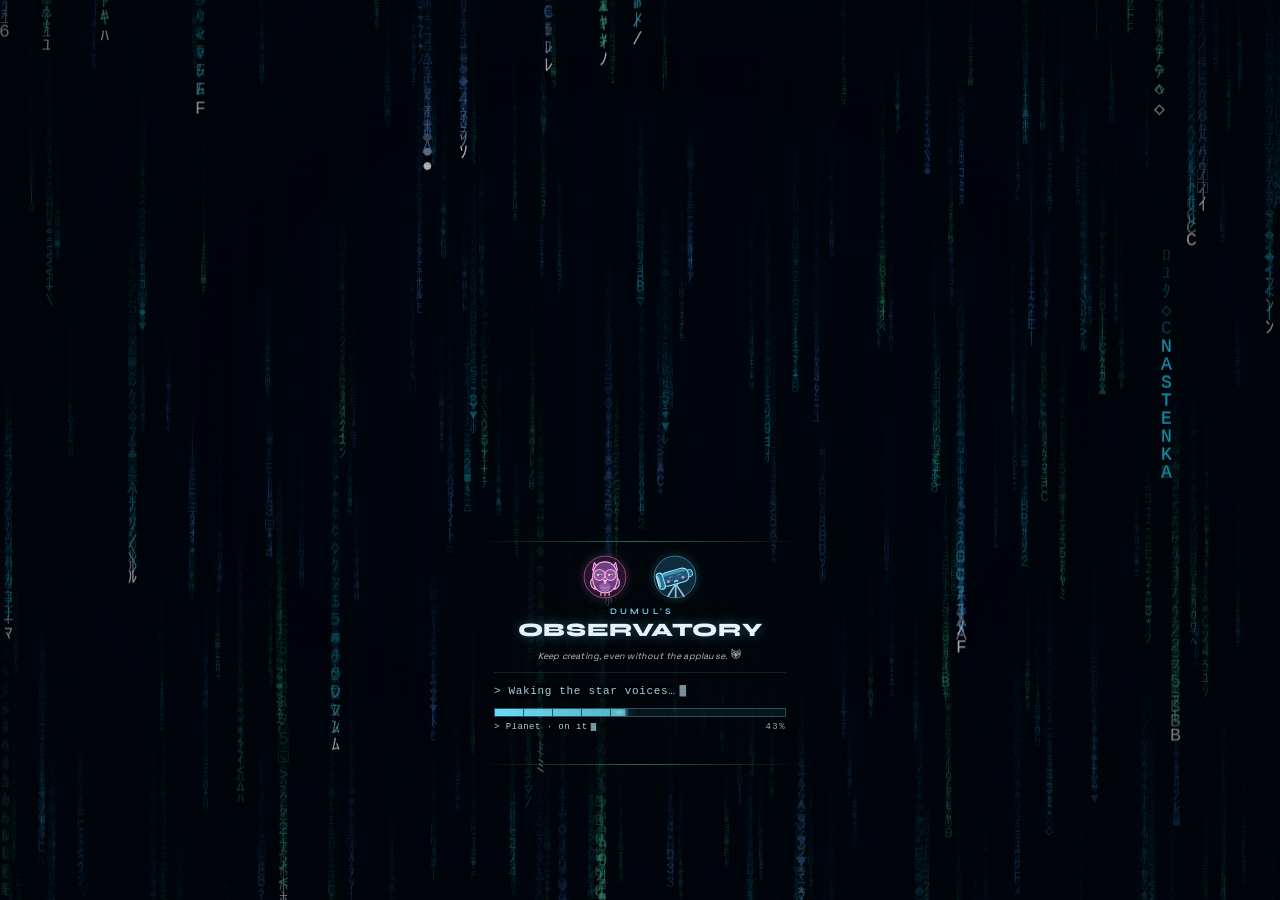
==== index.html @ ff2e2855 "Add files via upload" ====
<!DOCTYPE html>
<html lang="en">
<head>
<meta charset="UTF-8">
<meta name="viewport" content="width=device-width, initial-scale=1, viewport-fit=cover">
<title>Dumul's Observatory — V38</title>
<meta name="description" content="Dumul's little corner of the internet: a modder and music composer. Original soundtracks, gameplay, mods, and the music project DUMUL.">
<link rel="canonical" href="https://dumul17.github.io/">
<link rel="icon" href="data:image/svg+xml,%3Csvg xmlns='http://www.w3.org/2000/svg' viewBox='0 0 64 64'%3E%3Crect width='64' height='64' rx='14' fill='%23060b11'/%3E%3Cpath d='M32 8l6 18 18 6-18 6-6 18-6-18-18-6 18-6z' fill='%236ee5ff'/%3E%3C/svg%3E">
<meta name="theme-color" content="#060b11">
<meta name="color-scheme" content="only light">
<link rel="manifest" href="manifest.json">
<link rel="apple-touch-icon" href="icons/icon-192.png">
<meta property="og:type" content="website">
<meta property="og:site_name" content="Dumul's Observatory">
<meta property="og:title" content="Dumul's Observatory">
<meta property="og:description" content="A modder and music composer's little universe: original soundtracks, gameplay, mods, and the music project DUMUL.">
<meta property="og:url" content="https://dumul17.github.io/">
<meta property="og:image" content="https://dumul17.github.io/img/og-constellation.jpg">
<meta property="og:image:width" content="1200">
<meta property="og:image:height" content="630">
<meta name="twitter:card" content="summary_large_image">
<meta name="twitter:title" content="Dumul's Observatory">
<meta name="twitter:description" content="A modder and music composer's little universe: original soundtracks, gameplay, mods, and the music project DUMUL.">
<meta name="twitter:image" content="https://dumul17.github.io/img/og-constellation.jpg">
<link rel="preload" as="image" href="audio/lmr-audio/og.webp" fetchpriority="low">
<link rel="preconnect" href="https://fonts.googleapis.com">
<link rel="preconnect" href="https://fonts.gstatic.com" crossorigin>
<link href="https://fonts.googleapis.com/css2?family=Space+Grotesk:wght@300;400;500;600&family=Syne:wght@600;700;800&display=swap" rel="stylesheet">
<link rel="stylesheet" href="dumul-css/index.css?v=110">
<!-- Three.js (ES module) diunduh + diparse lebih awal, paralel (three.module -> three.core tidak lagi berurutan). fetchpriority low: tidak nyaingin CSS/script utama. URL + ?v= HARUS sama persis dgn AST3D_CFG.lib, SHELL service-worker.js, dan import di dalam three.custom.r186.js -> kalau naikkan ?v=, ganti semuanya. -->
<link rel="modulepreload" href="dumul-js/obs/lib/three.custom.r186.js?v=2" fetchpriority="low">
<meta name="gimmick-revision" content="v41.15: ring-buffer ripples + spatial Doppler throttle + constellation alignment">
</head>
<body data-gimmick-baseline="v25" data-gimmick-revision="v41.15-ripples-doppler-align">

<div id="boot-screen" aria-hidden="false">
  <div id="boot-matrix" aria-hidden="true"></div>
  <script src="dumul-js/obs/js/00-rain.js?v=8"></script>
  <div id="boot-scan" aria-hidden="true"></div>
  <div id="boot-core">
    <div id="boot-brand">
      <div id="boot-chars" aria-hidden="true"></div>
      <h2 id="boot-title" tabindex="0"><span class="bt-k">Dumul's</span><span class="bt-b">Observatory</span></h2>
      <div id="boot-quote"><em data-i18n="quote">Keep creating, even without the applause.</em><span class="owl-q-emoji" aria-hidden="true"><svg class="ico" viewBox="0 0 24 24" width="12" height="12" fill="none" stroke="currentColor" stroke-width="1.5" stroke-linecap="round" stroke-linejoin="round" style="display:inline-block;vertical-align:-1px;margin-left:.15em" aria-hidden="true"><path d="M4.5 3.5 L8.6 6.6 C10.2 6 13.8 6 15.4 6.6 L19.5 3.5 C20.3 6 20.6 8.5 20.5 11.5 C20.3 16.5 16.8 20.5 12 20.5 C7.2 20.5 3.7 16.5 3.5 11.5 C3.4 8.5 3.7 6 4.5 3.5 Z"/><circle cx="8.4" cy="11.6" r="2.8"/><circle cx="15.6" cy="11.6" r="2.8"/><circle cx="8.4" cy="11.6" r="1.0" fill="currentColor" stroke="none"/><circle cx="15.6" cy="11.6" r="1.0" fill="currentColor" stroke="none"/><path d="M10.6 14.3 H13.4 L12 17.4 Z" fill="currentColor"/></svg></span></div>
    </div>
    <div id="boot-status" class="pn" aria-live="off"></div>
    <div id="boot-bar"><div id="boot-ghost"></div><div id="boot-fill"></div></div>
    <div id="boot-row"><div id="boot-log" aria-hidden="true"></div><div id="boot-pct">0%</div></div>
    <div id="boot-signal">&gt; SIGNAL TRANSMITTED</div>
    <div id="boot-choices" aria-hidden="true">
      <div class="boot-choice" id="boot-choice-red">
        <button type="button" id="boot-cap-red" class="boot-cap red" aria-label="View Source Code" title="Source Code" data-i18n-aria="boot.red.aria"></button>
        <span class="boot-cap-label" data-i18n="boot.red">Red</span>
      </div>
      <span class="boot-or" id="boot-or" data-i18n="boot.or">or</span>
      <div class="boot-choice" id="boot-choice-blue">
        <button type="button" id="boot-cap-blue" class="boot-cap blue" aria-label="Enter Observatory" title="Observatory" data-i18n-aria="boot.blue.aria"></button>
        <span class="boot-cap-label" data-i18n="boot.blue">Blue</span>
      </div>
    </div>
  </div>
</div>

<canvas id="sky" aria-hidden="true"></canvas>
<div class="scan" aria-hidden="true"></div>
<header id="header" aria-hidden="true">
  <h1 id="title" tabindex="-1"><span class="kicker">Dumul's</span><span class="big">Observatory</span></h1>
  <p class="sub" data-i18n="sub">modder &amp; music composer</p>
</header>
<!-- Caption #cap-<id> per rasi dibuat index.js dari sky-data.js (field `cap`). Hanya #cap-bh (Gargantua) yang ditulis manual. -->
<span class="cap" id="cap-bh" aria-hidden="true" data-i18n="tune.bh">Gargantua</span>
<a id="bh" href="dumul.html" aria-label="Open the sector portal" title="Gargantua" data-i18n-aria="portal.link"></a>
<span id="bh-clock" aria-hidden="true"></span>
<button type="button" id="owl-source" aria-label="Open about panel" aria-expanded="false" aria-controls="owl-panel" title="About" data-i18n-aria="owl.open"><svg class="ico" viewBox="0 0 24 24" width="18" height="18" fill="none" stroke="currentColor" stroke-width="1.5" stroke-linecap="round" stroke-linejoin="round" aria-hidden="true"><path d="M4.5 3.5 L8.6 6.6 C10.2 6 13.8 6 15.4 6.6 L19.5 3.5 C20.3 6 20.6 8.5 20.5 11.5 C20.3 16.5 16.8 20.5 12 20.5 C7.2 20.5 3.7 16.5 3.5 11.5 C3.4 8.5 3.7 6 4.5 3.5 Z"/><circle cx="8.4" cy="11.6" r="2.8"/><circle cx="15.6" cy="11.6" r="2.8"/><circle cx="8.4" cy="11.6" r="1.1" fill="currentColor" stroke="none"/><circle cx="15.6" cy="11.6" r="1.1" fill="currentColor" stroke="none"/><path d="M10.6 14.3 H13.4 L12 17.4 Z" fill="currentColor"/></svg></button>
<div id="owl-backdrop" aria-hidden="true"></div>
<div id="owl-panel" role="dialog" aria-modal="true" aria-labelledby="owl-panel-title" aria-hidden="true">
  <button type="button" class="owl-close" id="owl-close" aria-label="Close" data-i18n-aria="owl.close">×</button>
  <div class="owl-brand">
    <h2 id="owl-panel-title" tabindex="0"><span class="kicker">Dumul's</span><span class="big">Observatory</span></h2>
    <p class="owl-sub" data-i18n="sub">modder &amp; music composer</p>
    <p class="owl-quote"><em data-i18n="quote">Keep creating, even without the applause.</em><span class="owl-q-emoji" aria-hidden="true"><svg class="ico" viewBox="0 0 24 24" width="12" height="12" fill="none" stroke="currentColor" stroke-width="1.5" stroke-linecap="round" stroke-linejoin="round" style="display:inline-block;vertical-align:-1px;margin-left:.15em" aria-hidden="true"><path d="M4.5 3.5 L8.6 6.6 C10.2 6 13.8 6 15.4 6.6 L19.5 3.5 C20.3 6 20.6 8.5 20.5 11.5 C20.3 16.5 16.8 20.5 12 20.5 C7.2 20.5 3.7 16.5 3.5 11.5 C3.4 8.5 3.7 6 4.5 3.5 Z"/><circle cx="8.4" cy="11.6" r="2.8"/><circle cx="15.6" cy="11.6" r="2.8"/><circle cx="8.4" cy="11.6" r="1.0" fill="currentColor" stroke="none"/><circle cx="15.6" cy="11.6" r="1.0" fill="currentColor" stroke="none"/><path d="M10.6 14.3 H13.4 L12 17.4 Z" fill="currentColor"/></svg></span></p>
  </div>
  <div class="owl-tabs" role="tablist" aria-label="Panel" data-i18n-aria="owl.tabs">
    <button type="button" class="owl-tab on" role="tab" id="owl-tab-tune" data-owl-tab="tune" aria-selected="true" aria-controls="owl-pane-tune" data-i18n="owl.tab.set">Settings</button>
    <button type="button" class="owl-tab" role="tab" id="owl-tab-about" data-owl-tab="about" aria-selected="false" aria-controls="owl-pane-about" data-i18n="owl.tab.about">About</button>
  </div>
  <div class="owl-pane" id="owl-pane-about" data-owl-pane="about" role="tabpanel" hidden>
    <div class="owl-links">
      <a class="owl-link" href="https://www.youtube.com/@dumul17" target="_blank" rel="noopener" aria-label="YouTube" title="YouTube">
        <svg viewBox="0 0 24 24" fill="currentColor" aria-hidden="true"><path d="M23.5 6.2a3 3 0 0 0-2.1-2.1C19.5 3.6 12 3.6 12 3.6s-7.5 0-9.4.5A3 3 0 0 0 .5 6.2 31 31 0 0 0 0 12a31 31 0 0 0 .5 5.8 3 3 0 0 0 2.1 2.1c1.9.5 9.4.5 9.4.5s7.5 0 9.4-.5a3 3 0 0 0 2.1-2.1A31 31 0 0 0 24 12a31 31 0 0 0-.5-5.8ZM9.6 15.9V8.1l6.5 3.9-6.5 3.9Z"/></svg>
        <span>YouTube</span>
      </a>
      <a class="owl-link" href="https://instagram.com/dumuldumbowl" target="_blank" rel="me noopener" aria-label="Instagram" title="Instagram">
        <svg viewBox="0 0 24 24" fill="none" stroke="currentColor" stroke-width="1.7" stroke-linecap="round" stroke-linejoin="round" aria-hidden="true"><rect x="3" y="3" width="18" height="18" rx="5"/><circle cx="12" cy="12" r="4"/><circle cx="17.4" cy="6.6" r=".9" fill="currentColor" stroke="none"/></svg>
        <span>Instagram</span>
      </a>
      <a class="owl-link owl-src" href="https://github.com/dumul17/dumul17.github.io" target="_blank" rel="noopener" aria-label="View source on GitHub" title="Source code" data-i18n-aria="owl.github">
        <span class="owl-emoji" aria-hidden="true"><svg class="ico" viewBox="0 0 24 24" width="16" height="16" fill="none" stroke="currentColor" stroke-width="1.5" stroke-linecap="round" stroke-linejoin="round"><ellipse cx="12" cy="13" rx="8" ry="3.2"/><path d="M8 13 C8 9.5 9.5 7 12 7 s4 2.5 4 6"/><circle cx="12" cy="10" r="1.2" fill="currentColor" stroke="none"/><path d="M7 16.5 L5.5 19 M12 17 v3 M17 16.5 L18.5 19"/></svg></span>
        <span data-i18n="owl.source">Source</span>
      </a>
    </div>
  </div>
  <div class="owl-pane on" id="owl-pane-tune" data-owl-pane="tune" role="tabpanel">
<div id="bh-panel" role="group" aria-label="Tuning" aria-hidden="true" data-i18n-aria="mode.tune">
  <div class="bp-head">
    <div class="bp-tabs" role="tablist" aria-label="Tuning" data-i18n-aria="mode.tune">
      <button type="button" class="bp-tab on" role="tab" data-tab="bh" aria-selected="true" aria-label="Gargantua" title="Gargantua" data-i18n-aria="tune.bh"><svg viewBox="0 0 24 24" fill="none" stroke="currentColor" stroke-width="1.6" stroke-linecap="round" stroke-linejoin="round" aria-hidden="true" focusable="false"><ellipse cx="12" cy="12.4" rx="9.6" ry="3.3"/><path d="M6.2 10.4a7 7 0 0 1 11.6 0"/><circle cx="12" cy="12.4" r="2.5" fill="currentColor" stroke="none"/></svg></button>
      <button type="button" class="bp-tab" role="tab" data-tab="sky" aria-selected="false" aria-label="Sky" title="Sky" data-i18n-aria="tune.sky"><svg viewBox="0 0 24 24" fill="none" stroke="currentColor" stroke-width="1.6" stroke-linecap="round" stroke-linejoin="round" aria-hidden="true" focusable="false"><path d="M19.6 14.4A8 8 0 0 1 9.6 4.4a8 8 0 1 0 10 10z"/><path d="M17.4 3.6v3.2M15.8 5.2H19"/><circle cx="20" cy="9.6" r=".7" fill="currentColor" stroke="none"/></svg></button>
      <button type="button" class="bp-tab" role="tab" data-tab="ast" aria-selected="false" aria-label="Asteroid" title="Asteroid" data-i18n-aria="tune.ast.tab"><svg viewBox="0 0 24 24" fill="none" stroke="currentColor" stroke-width="1.6" stroke-linecap="round" stroke-linejoin="round" aria-hidden="true" focusable="false"><path d="M8 4.2 13.4 3l5.2 3.4 1.4 5.6-3.2 6.2-6 2.4-5.8-3L3.6 11z"/><circle cx="9.8" cy="10" r="1.3"/><circle cx="14.8" cy="14.4" r="1"/></svg></button>
      <button type="button" class="bp-tab" role="tab" data-tab="tele" aria-selected="false" aria-label="Telescope" title="Telescope" data-i18n-aria="tune.tele.tab"><svg viewBox="0 0 24 24" fill="none" stroke="currentColor" stroke-width="1.6" stroke-linecap="round" stroke-linejoin="round" aria-hidden="true" focusable="false"><path d="M3.4 12.4 15.4 5.6l2 3.6L5.4 16z"/><path d="M17.4 7.6l2.8-1.6M9.8 14.6 7.4 21M11.6 13.6l3.8 7.4"/></svg></button>
      <button type="button" class="bp-tab" role="tab" data-tab="pl" aria-selected="false" aria-label="Planet" title="Planet" data-i18n-aria="tune.pl.tab"><svg viewBox="0 0 24 24" fill="none" stroke="currentColor" stroke-width="1.6" stroke-linecap="round" stroke-linejoin="round" aria-hidden="true" focusable="false"><path d="M2 20.4c2.6-6.8 17.4-6.8 20 0z"/><circle cx="7" cy="7" r=".9" fill="currentColor" stroke="none"/><circle cx="16.4" cy="5.4" r="1.1" fill="currentColor" stroke="none"/><circle cx="20" cy="10.6" r=".7" fill="currentColor" stroke="none"/><path d="M9.6 17.6h2.4M14.4 19h1.8"/></svg></button>
      <button type="button" class="bp-tab" role="tab" data-tab="dr" aria-selected="false" aria-label="Drone" title="Drone" data-i18n-aria="tune.dr.tab"><svg viewBox="0 0 24 24" fill="none" stroke="currentColor" stroke-width="1.6" stroke-linecap="round" stroke-linejoin="round" aria-hidden="true" focusable="false"><circle cx="12" cy="10.8" r="3.4"/><circle cx="12" cy="10.8" r="1.1" fill="currentColor" stroke="none"/><path d="M8.8 9.4 3 6.4M15.2 9.4 21 6.4M9.8 14 8.2 19.4M14.2 14 15.8 19.4"/></svg></button>
      <button type="button" class="bp-tab" role="tab" data-tab="pt" aria-selected="false" aria-label="Portal" title="Portal" data-i18n-aria="tune.pt.tab"><svg viewBox="0 0 24 24" fill="none" stroke="currentColor" stroke-width="1.6" stroke-linecap="round" stroke-linejoin="round" aria-hidden="true" focusable="false"><ellipse cx="12" cy="12" rx="6.2" ry="9.2" transform="rotate(24 12 12)"/><ellipse cx="12" cy="12" rx="3" ry="5.4" transform="rotate(24 12 12)"/><path d="M12 2.8v1.6M12 19.6v1.6"/></svg></button>
    </div>
    </div>
  <div class="bp-sub" id="bp-sub" data-i18n="tune.sub.bh">Gargantua // Tune</div>
  <div class="bp-page" data-page="bh">
    <div class="bp-sec t3-sec" data-i18n="tune.shape">Shape</div>
    <label class="bp-row"><span class="bp-k"><span data-i18n="tune.size">Size</span><i data-i18n="tune.size.s">scale</i></span><input type="range" class="bp-range" id="bp-size" min="50" max="180" step="1" value="100"><output id="bp-size-v">100%</output></label>
    <label class="bp-row"><span class="bp-k"><span data-i18n="tune.str">Strength</span><i data-i18n="tune.str.s">lensing</i></span><input type="range" class="bp-range" id="bp-str" min="0" max="250" step="1" value="100"><output id="bp-str-v">100%</output></label>
    <div class="bp-sec t3-sec" data-i18n="tune.light">Light</div>
    <label class="bp-row"><span class="bp-k"><span data-i18n="tune.bloom">Bloom</span><i data-i18n="tune.bloom.s">warm glow</i></span><input type="range" class="bp-range" id="bp-bloom" min="0" max="200" step="1" value="100"><output id="bp-bloom-v">100%</output></label>
    <div class="bp-sec t3-sec" data-i18n="tune.sec.move">Motion</div>
    <label class="bp-row"><span class="bp-k"><span data-i18n="tune.speed">Speed</span><i data-i18n="tune.speed.s">animation</i></span><input type="range" class="bp-range" id="bp-speed" min="0" max="300" step="1" value="100"><output id="bp-speed-v">100%</output></label>
  </div>
  <div class="bp-page" data-page="sky" hidden>
    <div class="bp-sec" data-i18n="tune.surr">Surroundings</div>
    <div class="bp-sec t3-sec" data-ov data-i18n="tune.atm">Atmosphere</div>
    <label class="bp-row" data-ov><span class="bp-k"><span data-i18n="tune.haze">Haze</span><i data-i18n="tune.haze.s">dust clouds + glow</i></span><input type="range" class="bp-range" id="sp-HAZE" min="0" max="100" step="1" value="0"><output id="sp-HAZE-v">0%</output></label>
    <label class="bp-row" data-ov><span class="bp-k"><span data-i18n="tune.band">Band</span><i data-i18n="tune.band.s">milky way</i></span><input type="range" class="bp-range" id="sp-BAND" min="0" max="100" step="1" value="0"><output id="sp-BAND-v">0%</output></label>
    <label class="bp-row" data-ov><span class="bp-k"><span data-i18n="tune.drift">Drift</span><i data-i18n="tune.drift.s">floating dust</i></span><input type="range" class="bp-range" id="sp-DRIFT" min="0" max="100" step="1" value="0"><output id="sp-DRIFT-v">0%</output></label>
    <div class="bp-sec t3-sec" data-ov data-i18n="tune.neb">Nebula</div>
    <label class="bp-row" data-ov><span class="bp-k"><span data-i18n="tune.neb">Nebula</span><i data-i18n="tune.neb.s">image strength</i></span><input type="range" class="bp-range" id="sp-A_OV" min="0" max="100" step="1" value="100"><output id="sp-A_OV-v">0%</output></label>
    <label class="bp-row" data-ov><span class="bp-k"><span data-i18n="tune.halo2">Blob halo</span><i data-i18n="tune.halo2.s">edge thickness</i></span><input type="range" class="bp-range" id="sp-THICK" min="0" max="100" step="1" value="50"><output id="sp-THICK-v">0%</output></label>
    <label class="bp-row" data-ov><span class="bp-k"><span data-i18n="tune.vig">Vignette</span><i data-i18n="tune.vig.s">edge darkness</i></span><input type="range" class="bp-range" id="sp-VIG" min="0" max="200" step="1" value="100"><output id="sp-VIG-v">0%</output></label>
    <div class="bp-sec t3-sec" data-sc data-i18n="tune.sneb">Sector sky</div>
    <label class="bp-row" data-sc><span class="bp-k"><span data-i18n="tune.sneb">Sector nebula</span><i data-i18n="tune.sneb.s">tinted image strength</i></span><input type="range" class="bp-range" id="sp-A_SEC" min="0" max="100" step="1" value="90"><output id="sp-A_SEC-v">0%</output></label>
    <label class="bp-row" data-sc><span class="bp-k"><span data-i18n="tune.sdim">Depth</span><i data-i18n="tune.sdim.s">darken base sky</i></span><input type="range" class="bp-range" id="sp-SDIM" min="0" max="100" step="1" value="70"><output id="sp-SDIM-v">0%</output></label>
    <label class="bp-row" data-sc><span class="bp-k"><span data-i18n="tune.sprd">Hue variety</span><i data-i18n="tune.sprd.s">stays in sector theme</i></span><input type="range" class="bp-range" id="sp-SPREAD" min="0" max="100" step="1" value="45"><output id="sp-SPREAD-v">0%</output></label>
    <label class="bp-row" data-sc><span class="bp-k"><span data-i18n="tune.szf">Zoom follow</span><i data-i18n="tune.szf.s">nebula zooms with sector</i></span><input type="range" class="bp-range" id="sp-ZF" min="0" max="55" step="1" value="25"><output id="sp-ZF-v">0%</output></label>
    <div id="t3-mw" hidden></div>   <!-- slider Milky Way overview: diisi 18-tune3d.js (T3D 'mw'); slider nebula/kabut lama di atas cuma muncul kalau Milky Way tidak aktif -->
  </div>
  <div class="bp-page" data-page="ast" hidden>
    <div class="bp-sec t3-sec" data-i18n="tune.sec.show">Display</div>
    <div class="bp-row bp-tog"><span class="bp-k"><span data-i18n="tune.ast">Asteroids</span><i data-i18n="tune.ast.s">orbiting rocks</i></span><button type="button" id="bp-ast" class="bp-switch" aria-pressed="true" data-i18n="tune.show">Show</button></div>
    <div class="bp-row bp-tog"><span class="bp-k"><span data-i18n="tune.ast.ring">Limb belt</span><i data-i18n="tune.ast.ring.s">belt on the planet limb</i></span><button type="button" id="bp-astring" class="bp-switch" aria-pressed="true">On</button></div>
    <div class="bp-sec t3-sec" data-i18n="tune.sec.count">Count &amp; size</div>
    <label class="bp-row"><span class="bp-k"><span data-i18n="tune.ast.count">Count</span><i data-i18n="tune.ast.count.s">rocks</i></span><input type="range" class="bp-range" id="ap-n" min="0" max="300" step="1" value="60"><output id="ap-n-v">60</output></label>
    <label class="bp-row"><span class="bp-k"><span data-i18n="tune.ast.mx">Max rocks</span><i data-i18n="tune.ast.mx.s">cap at wide orbit</i></span><input type="range" class="bp-range" id="ap-mx" min="50" max="1200" step="1" value="600"><output id="ap-mx-v">600</output></label>
    <label class="bp-row"><span class="bp-k"><span data-i18n="tune.size">Size</span><i data-i18n="tune.ast.size.s">rock scale</i></span><input type="range" class="bp-range" id="ap-sz" min="40" max="250" step="1" value="100"><output id="ap-sz-v">100%</output></label>
    <div class="bp-sec t3-sec" data-i18n="tune.sec.orbit">Orbit</div>
    <label class="bp-row"><span class="bp-k"><span data-i18n="tune.ast.orbit">Orbit</span><i data-i18n="tune.ast.orbit.s">width</i></span><input type="range" class="bp-range" id="ap-w" min="30" max="800" step="1" value="100"><output id="ap-w-v">100%</output></label>
    <label class="bp-row"><span class="bp-k"><span data-i18n="tune.ast.thick">Thickness</span><i data-i18n="tune.ast.thick.s">ring density</i></span><input type="range" class="bp-range" id="ap-t" min="10" max="300" step="1" value="100"><output id="ap-t-v">100%</output></label>
    <label class="bp-row"><span class="bp-k"><span data-i18n="tune.ast.arch">Arch</span><i data-i18n="tune.ast.arch.s">0 = follows horizon</i></span><input type="range" class="bp-range" id="ap-arch" min="0" max="200" step="1" value="100"><output id="ap-arch-v">100%</output></label>
    <label class="bp-row"><span class="bp-k"><span data-i18n="tune.ast.tp">Top limit</span><i data-i18n="tune.ast.tp.s">arc peak vs screen top</i></span><input type="range" class="bp-range" id="ap-tp" min="0" max="30" step="1" value="6"><output id="ap-tp-v">6%</output></label>
    <label class="bp-row"><span class="bp-k"><span data-i18n="tune.speed">Speed</span><i data-i18n="tune.ast.spd.s">orbit</i></span><input type="range" class="bp-range" id="ap-spd" min="0" max="300" step="1" value="100"><output id="ap-spd-v">100%</output></label>
    <div class="bp-sec t3-sec" data-i18n="tune.sec.fade">Fade</div>
    <label class="bp-row"><span class="bp-k"><span data-i18n="tune.ast.ed">Edge fade</span><i data-i18n="tune.ast.ed.s">arc ends</i></span><input type="range" class="bp-range" id="ap-ed" min="0" max="30" step="1" value="7"><output id="ap-ed-v">7%</output></label>
    <label class="bp-row"><span class="bp-k"><span data-i18n="tune.ast.lm">Limb fade</span><i data-i18n="tune.ast.lm.s">near horizon</i></span><input type="range" class="bp-range" id="ap-lm" min="0" max="60" step="1" value="14"><output id="ap-lm-v">14px</output></label>
    <label class="bp-row"><span class="bp-k"><span data-i18n="tune.ast.fi">Fade in</span><i data-i18n="tune.ast.fi.s">after transition</i></span><input type="range" class="bp-range" id="ap-fi" min="0" max="1500" step="1" value="450"><output id="ap-fi-v">450ms</output></label>
    <label class="bp-row"><span class="bp-k"><span data-i18n="tune.ast.fo">Fade out</span><i data-i18n="tune.ast.fo.s">on back</i></span><input type="range" class="bp-range" id="ap-fo" min="0" max="1000" step="1" value="260"><output id="ap-fo-v">260ms</output></label>
  </div>
  <div class="bp-page" data-page="tele" hidden>
    <div class="bp-sec t3-sec" data-i18n="tune.sec.beh">Behavior</div>
    <div class="bp-row bp-tog bp-wide"><span class="bp-k" data-i18n="tune.tele.go">Bring along</span><button type="button" id="bp-tele-auto" class="bp-switch off" aria-pressed="false">Off</button></div>
    <div class="bp-row bp-tog bp-wide"><span class="bp-k" data-i18n="tune.tele.bub">Bubble messages</span><button type="button" id="bp-tele-bub" class="bp-switch" aria-pressed="true">On</button></div>
    <div class="bp-sec t3-sec" data-i18n="tune.sec.body">Body</div>
    <div class="bp-row bp-tog"><span class="bp-k" data-i18n="tune.tele.led">LED color</span><span class="bp-leds" role="group" data-i18n-aria="tune.tele.led" aria-label="LED color"><button type="button" class="bp-led" data-i="0" style="--c:57,255,20" aria-label="Green" title="Green" data-i18n-aria="tune.led.0"></button><button type="button" class="bp-led" data-i="1" style="--c:255,176,32" aria-label="Amber" title="Amber" data-i18n-aria="tune.led.1"></button><button type="button" class="bp-led" data-i="2" style="--c:235,245,255" aria-label="White" title="White" data-i18n-aria="tune.led.2"></button><button type="button" class="bp-led" data-i="3" style="--c:88,150,255" aria-label="Blue" title="Blue" data-i18n-aria="tune.led.3"></button><button type="button" class="bp-led" data-i="4" style="--c:176,132,255" aria-label="Violet" title="Violet" data-i18n-aria="tune.led.4"></button></span></div>
    <label class="bp-row"><span class="bp-k" data-i18n="tune.size">Size</span><input type="range" class="bp-range" id="tp-size" min="20" max="100" step="1" value="40"><output id="tp-size-v">40%</output></label>
    <div class="bp-sec t3-sec" data-i18n="tune.sec.move">Motion</div>
    <label class="bp-row"><span class="bp-k" data-i18n="tune.tele.hover">Hover</span><input type="range" class="bp-range" id="tp-spd" min="0" max="100" step="1" value="33"><output id="tp-spd-v">33%</output></label>
    <label class="bp-row"><span class="bp-k" data-i18n="tune.tele.spin">Spin</span><input type="range" class="bp-range" id="tp-spin" min="0" max="100" step="1" value="33"><output id="tp-spin-v">33%</output></label>
    <label class="bp-row"><span class="bp-k" data-i18n="tune.tele.flip">Flip</span><input type="range" class="bp-range" id="tp-flip" min="0" max="100" step="1" value="50"><output id="tp-flip-v">50%</output></label>
  </div>
  <div class="bp-page" data-page="pl" hidden></div>   <!-- Planet / Drone / Portal: baris slider dibuat 18-tune3d.js dari knob CFG -->
  <div class="bp-page" data-page="dr" hidden></div>
  <div class="bp-page" data-page="pt" hidden></div>
  <p class="bp-empty" data-i18n="tune.none">Nothing to tune here yet.</p>
  <div class="bp-act"><button type="button" id="bp-save" data-i18n="tune.save">Save</button><button type="button" id="bp-reset" data-i18n="tune.reset">Reset</button></div>
</div>
    <div class="owl-sys" id="owl-sys">
    <button type="button" id="owl-perf" class="owl-chip" aria-pressed="false" data-i18n-aria="tune.quality.hint"><svg viewBox="0 0 24 24" fill="none" stroke="currentColor" stroke-width="1.7" stroke-linecap="round" stroke-linejoin="round" aria-hidden="true"><path d="M13 3 5 14h6l-1 7 8-11h-6z"/></svg><span id="owl-perf-t">Perf · HIGH</span></button>
  </div>
  <div class="owl-perf-act" id="owl-perf-act" hidden>
    <button type="button" id="owl-perf-save" data-i18n="tune.save">Save</button>
    <button type="button" id="owl-perf-reset" data-i18n="tune.reset">Reset</button>
  </div>
  <div class="owl-sys owl-sys-ofl" id="owl-sys-ofl">
    <button type="button" id="owl-ofl" class="owl-chip" aria-live="polite"><svg viewBox="0 0 24 24" fill="none" stroke="currentColor" stroke-width="1.7" stroke-linecap="round" stroke-linejoin="round" aria-hidden="true"><path d="M12 4v10m0 0-4-4m4 4 4-4M5 19h14"/></svg><span id="owl-ofl-t">Offline…</span></button>
  </div>
</div>
</div>
<div id="secret-msg" aria-live="polite"></div>
<div id="tele-greet" aria-live="polite"></div>

<!-- Stellar Fragments / Constellation Archive (overlays; record lives in music player) -->
<div id="signal-fragment" aria-live="polite" aria-hidden="true">
  <button type="button" class="sf-close" id="sf-close" aria-label="Dismiss" data-i18n-aria="sf.close">×</button>
  <div class="sf-tag" id="sf-tag">FRAGMENT // —</div>
  <div class="sf-title" id="sf-title"></div>
  <div class="sf-body" id="sf-body"></div>
  <div class="sf-meta" id="sf-meta"></div>
</div>
<div id="cons-archive" aria-live="polite" aria-hidden="true">
  <div class="ca-line" data-i18n="ca.align">ALIGNMENT COMPLETE</div>
  <div class="ca-name" id="ca-name">ORION</div>
  <div class="ca-rule"></div>
  <div class="ca-sub" id="ca-sub">ARCHIVED</div>
</div>

<div id="terminal" aria-hidden="true"><div class="term-title">DUMUL//SYSTEM</div><div class="term-body"></div></div>
<div id="sn-flash" class="supernova-flash" aria-hidden="true"></div>
<div id="cat-lock" aria-hidden="true"></div>
<!-- Tombol #<key>-fx per bintang SFX dibuat index.js dari sky-data.js (SKY.sfx). -->
<div id="veil" aria-hidden="true"></div>
<section id="music-player" aria-label="Music player" aria-hidden="true" data-i18n-aria="mp.panel">
  <div class="mp-head"><div class="mp-head-left"><span class="mp-kicker" data-i18n="mp.kicker">Dumul's Observatory</span><div class="mp-title-row"><strong data-i18n="mp.title">Music Transmission</strong><div class="mp-vol-wrap" title="Volume" data-i18n-aria="mp.vol"><button type="button" id="mode-silence" class="mp-silence mp-vol-btn" aria-pressed="false" aria-label="Volume" title="Volume" data-i18n-aria="mp.vol"><svg class="ico ico-vol-on" viewBox="0 0 24 24" width="14" height="14" fill="none" stroke="currentColor" stroke-width="1.7" stroke-linecap="round" stroke-linejoin="round" aria-hidden="true"><path d="M4 10 v4 h3.5 L12 18 V6 L7.5 10 H4 Z"/><path d="M15.2 9.2 a3.2 3.2 0 0 1 0 5.6"/><path d="M17.5 7 a5.5 5.5 0 0 1 0 10"/></svg><svg class="ico ico-vol-off" viewBox="0 0 24 24" width="14" height="14" fill="none" stroke="currentColor" stroke-width="1.7" stroke-linecap="round" stroke-linejoin="round" aria-hidden="true" hidden><path d="M4 10 v4 h3.5 L12 18 V6 L7.5 10 H4 Z"/><path d="M16 9 l5 6 M21 9 l-5 6"/></svg></button><input type="range" id="mp-vol" class="mp-vol" min="0" max="100" value="85" step="1" aria-label="Volume level" data-i18n-aria="mp.vol.level"></div></div></div><button id="music-close" type="button" aria-label="Tutup music player" data-i18n-aria="mp.close">×</button></div>
  <div class="mp-scroll">
  <button type="button" id="mp-av-toggle" class="mp-av" role="switch" aria-checked="true" aria-label="Portal spectrum visualizer" data-i18n-aria="mp.av.aria">
    <span class="mp-av-ico" aria-hidden="true"><svg viewBox="0 0 24 24" width="14" height="14" fill="none" stroke="currentColor" stroke-width="1.6" stroke-linecap="round" stroke-linejoin="round"><circle cx="12" cy="12" r="3"/><path d="M12 3v3M12 18v3M3 12h3M18 12h3M5.6 5.6l2.1 2.1M16.3 16.3l2.1 2.1M18.4 5.6l-2.1 2.1M7.7 16.3l-2.1 2.1"/></svg></span>
    <span class="mp-av-txt"><b data-i18n="mp.av.title">Portal Spectrum</b><i data-i18n="mp.av.sub">Radial visualizer · signals</i></span>
    <span class="mp-av-sw" aria-hidden="true"></span>
  </button>
  <div class="mp-section-title">Stellar Signals <span class="mp-rec-count" id="sr-count">// <em>00</em>/00</span></div>
  <!-- Baris track SFX (accordion per sektor) dibangun index.js dari sky-data.js. Jangan tulis manual. -->
  <div id="mp-sfx-groups"></div>
  <div class="mp-section-title" data-i18n="mp.bgm">Observatory BGM</div>
  <div class="mp-tracks" id="mp-bgm-tracks"></div>
  </div>
  <div class="mp-foot">
    <div class="mp-seek" id="mp-seek-wrap">
      <canvas id="mp-wave" width="280" height="32" aria-hidden="true"></canvas>
      <input type="range" id="mp-seek" class="mp-seek-range" min="0" max="1000" value="0" step="1" aria-label="Seek" data-i18n-aria="mp.seek">
      <div class="mp-time"><span id="mp-t0">0:00</span><span id="mp-t1">0:00</span></div>
    </div>
    <div class="mp-controls">
      <button type="button" id="mp-shuffle" class="mp-ctrl" aria-pressed="false" aria-label="Shuffle" title="Shuffle" data-i18n-aria="mp.shuffle">
        <svg viewBox="0 0 24 24" width="14" height="14" fill="none" stroke="currentColor" stroke-width="1.8" stroke-linecap="round" stroke-linejoin="round" aria-hidden="true"><path d="M16 3h5v5"/><path d="M4 20 21 3"/><path d="M21 16v5h-5"/><path d="M15 15l6 6"/><path d="M4 4l5 5"/></svg>
      </button>
      <button type="button" id="mp-prev" class="mp-ctrl" aria-label="Previous" title="Previous" data-i18n-aria="mp.prev">
        <svg viewBox="0 0 24 24" width="15" height="15" fill="currentColor" aria-hidden="true"><path d="M6 6h2v12H6V6zm3.5 6 8.5 6V6l-8.5 6z"/></svg>
      </button>
      <button id="music-play" class="mp-play" type="button" aria-label="Play music" data-i18n-aria="mp.play"><span class="mp-play-icon" aria-hidden="true"><svg class="ico ico-play" viewBox="0 0 24 24" width="12" height="12" fill="currentColor" aria-hidden="true"><path d="M8 5.5v13l11-6.5L8 5.5z"/></svg><svg class="ico ico-pause" viewBox="0 0 24 24" width="12" height="12" fill="currentColor" aria-hidden="true" hidden><rect x="6" y="5" width="4" height="14" rx="1"/><rect x="14" y="5" width="4" height="14" rx="1"/></svg></span></button>
      <button type="button" id="mp-next" class="mp-ctrl" aria-label="Next" title="Next" data-i18n-aria="mp.next">
        <svg viewBox="0 0 24 24" width="15" height="15" fill="currentColor" aria-hidden="true"><path d="M16 6h2v12h-2V6zM6 18l8.5-6L6 6v12z"/></svg>
      </button>
      <button type="button" id="mp-repeat" class="mp-ctrl" aria-pressed="false" data-mode="0" aria-label="Repeat" title="Repeat off">
        <svg viewBox="0 0 24 24" width="14" height="14" fill="none" stroke="currentColor" stroke-width="1.8" stroke-linecap="round" stroke-linejoin="round" aria-hidden="true"><path d="M17 1l4 4-4 4"/><path d="M3 11V9a4 4 0 0 1 4-4h14"/><path d="M7 23l-4-4 4-4"/><path d="M21 13v2a4 4 0 0 1-4 4H3"/></svg>
        <span class="mp-rep-one" aria-hidden="true">1</span>
      </button>
    </div>
  </div>
</section>

<!-- Last Signal / Observe / Radio Silence -->
<div id="last-signal" aria-live="polite" aria-hidden="true">
  <div class="ls-tag" data-i18n="ls.tag">LAST SIGNAL DETECTED</div>
  <div class="ls-name" id="ls-name">—</div>
  <div class="ls-meta"><span id="ls-spec">—</span><span id="ls-dist">—</span></div>
</div>
<div id="mode-cluster">
  <button type="button" id="mode-observe" aria-pressed="false" aria-label="Observation Mode" title="Observation Mode" data-i18n-aria="mode.observe">
    <svg class="ico ico-obs-out" viewBox="0 0 24 24" width="16" height="16" fill="none" stroke="currentColor" stroke-width="1.6" stroke-linecap="round" stroke-linejoin="round" aria-hidden="true"><path d="M5 19 L12 5 L14 11 L19 13 Z"/><path d="M4 14 L8 18"/></svg>
    <svg class="ico ico-obs-in" viewBox="0 0 24 24" width="16" height="16" fill="none" stroke="currentColor" stroke-width="1.6" stroke-linecap="round" stroke-linejoin="round" aria-hidden="true" hidden><circle cx="12" cy="12" r="3"/><path d="M6.5 6.5a7.8 7.8 0 0 1 11 0"/><path d="M4 4a11 11 0 0 1 16 0"/><path d="M12 15 v5"/></svg>
  </button>
  <button type="button" id="mode-camera" aria-pressed="false" aria-label="Constellation Camera" title="Constellation Camera (Observation only)" hidden data-i18n-aria="mode.camera">
    <svg class="ico" viewBox="0 0 24 24" width="16" height="16" fill="none" stroke="currentColor" stroke-width="1.6" stroke-linecap="round" stroke-linejoin="round" aria-hidden="true"><rect x="3" y="7" width="14" height="11" rx="2"/><circle cx="10" cy="12.5" r="3"/><path d="M17 10 l4 -2 v10 l-4 -2 Z"/></svg>
  </button>
  <button type="button" id="mode-bh" aria-label="Sector menu" title="Sector menu" data-i18n-aria="mode.smenu">
    <svg class="ico" viewBox="0 0 24 24" width="16" height="16" fill="none" stroke="currentColor" stroke-width="1.6" stroke-linecap="round" stroke-linejoin="round" aria-hidden="true"><circle cx="12" cy="12" r="3.2"/><path d="M12 3.5 a8.5 8.5 0 0 1 0 17"/><path d="M12 6 a6 6 0 0 1 0 12" opacity=".7"/><path d="M12 8.5 a3.5 3.5 0 0 1 0 7" opacity=".45"/></svg>
  </button>
  <button type="button" id="mode-sectors" aria-label="Back to sector overview" title="Back to overview" data-i18n-aria="mode.sectors">
    <svg class="ico" viewBox="0 0 24 24" width="16" height="16" fill="none" stroke="currentColor" stroke-width="1.6" stroke-linecap="round" stroke-linejoin="round" aria-hidden="true"><circle cx="12" cy="12" r="2"/><path d="M12 4 v3 M12 17 v3 M4 12 h3 M17 12 h3"/><path d="M7.2 7.2 l2 2 M14.8 14.8 l2 2 M16.8 7.2 l-2 2 M9.2 14.8 l-2 2"/><circle cx="12" cy="12" r="8" stroke-dasharray="2 3" opacity=".55"/></svg>
  </button>
</div>
<div id="cam-zoom" aria-live="polite" aria-hidden="true">
  <div id="cam-zrow"><span class="cz-label">CAM</span><div id="cam-zwrap"><input type="range" id="cam-zslider" min="0" max="1000" step="1" value="0" aria-label="Camera zoom" data-i18n-aria="cam.zoom.aria"></div><span class="cz-val" id="cam-zoom-val">1×</span></div>
  <span class="cz-hint" data-i18n="cam.hint">TAP ‹ › TO ZOOM TO A CONSTELLATION</span>
  <div id="cam-focus"><button type="button" id="cf-prev" aria-label="Previous constellation" data-i18n-aria="cam.prev.aria">‹</button><button type="button" id="cf-name" aria-pressed="false" data-off="1" aria-label="Toggle focus lock">FOCUS LOCK · OFF</button><button type="button" id="cf-next" aria-label="Next constellation" data-i18n-aria="cam.next.aria">›</button></div>
  <div id="cam-band"><button type="button" id="cb-btn" data-band="vis" aria-pressed="false" aria-label="Spectral band filter: visible, ultraviolet, infrared">BAND · VIS</button><button type="button" id="cl-btn" data-off="0" aria-pressed="false" aria-label="Toggle constellation lines" data-i18n-aria="cam.lines.aria">LINES · ON</button><button type="button" id="ca-btn" aria-label="Constellation log" data-i18n="ach.btn" data-i18n-aria="ach.aria">LOG</button><button type="button" id="cs-btn" aria-label="Capture sky and share" title="Capture sky and share" data-i18n-aria="cam.snap.aria"><svg class="ico" viewBox="0 0 24 24" width="15" height="15" fill="none" stroke="currentColor" stroke-width="1.6" stroke-linecap="round" stroke-linejoin="round" aria-hidden="true"><path d="M4 8.5h3l1.6-2.5h6.8L17 8.5h3a1 1 0 0 1 1 1V18a1 1 0 0 1-1 1H4a1 1 0 0 1-1-1V9.5a1 1 0 0 1 1-1z"/><circle cx="12" cy="13.4" r="3.3"/></svg></button></div>
</div>
<div id="cam-whisper" aria-live="polite"></div>
<div id="cam-cat" aria-live="polite"></div>
<div id="cam-ach" aria-live="polite"></div>
<div id="sector-scan" aria-hidden="true">
  <div class="ss-head"><span>MAP</span><span class="ss-sec" id="ss-sec">—</span></div>
  <canvas id="sector-radar" width="168" height="168"></canvas>
  <div class="ss-stat" id="ss-draw">DRAW 0/0</div>
  <div class="ss-stat" id="ss-cull">CULL 0%</div>
</div>
<button type="button" id="cg-btn" data-on="0" aria-pressed="false" aria-label="Alignment game" title="Alignment" data-i18n-aria="cg.aria"><svg class="ico" viewBox="0 0 24 24" width="16" height="16" fill="none" stroke="currentColor" stroke-width="1.6" stroke-linecap="round" stroke-linejoin="round" aria-hidden="true"><path d="M6.5 8h11a3.5 3.5 0 0 1 3.4 4.3l-.9 4a2.2 2.2 0 0 1-3.7 1.1L14.5 15.5h-5l-1.8 1.9a2.2 2.2 0 0 1-3.7-1.1l-.9-4A3.5 3.5 0 0 1 6.5 8z"/><path d="M8 10.4v3M6.5 11.9h3"/><circle cx="15.6" cy="11" r=".7" fill="currentColor" stroke="none"/><circle cx="17.6" cy="12.8" r=".7" fill="currentColor" stroke="none"/></svg></button>
<div id="mode-toast" aria-live="polite" aria-hidden="true"></div>
<button id="music-toggle" type="button" aria-label="Buka music player" aria-expanded="false" title="Music" data-i18n-aria="mp.open">
  <svg viewBox="0 0 24 24" fill="none" stroke="currentColor" stroke-width="1.7" stroke-linecap="round" stroke-linejoin="round" aria-hidden="true">
    <path d="M9 18V5l10-2v13"/>
    <circle cx="6.5" cy="18" r="3"/>
    <circle cx="16.5" cy="16" r="3"/>
  </svg>
  <span class="mp-spec-mini" aria-hidden="true"><i></i><i></i><i></i><i></i><i></i></span>
  <span class="sr-badge" id="sr-badge" aria-hidden="true">0</span>
</button>
<span id="mp-now-playing" aria-hidden="true"></span>
<footer id="footer">
  <nav aria-label="Links" data-i18n-aria="nav.links" hidden>
    <div class="footer-left"></div>
  </nav>
  <p class="quote" data-i18n="footer.quote">Keep creating, even without the applause.</p>
</footer>
<!-- DEPLOY: naikkan ?v= dumul-js/obs/sky-data.js / texts.js / js/*.js (urutan JANGAN diubah; 11-live-count.js dimuat lewat import() di script inline; 12-ast3d.js ada SETELAH script inline itu; three.min.js dimuat lazy oleh 12-ast3d.js / 13-scope3d.js / 14-drone3d.js dan harus ada di SHELL) / index.css; samakan PERSIS dengan SHELL di service-worker.js (node check-sky.js memeriksa). -->
<div id="live-count" hidden aria-hidden="true"><i></i><b>0</b><span>observer</span></div>
<script>/* pengaman: kalau i18n.js gagal dimuat (path salah / cache lama), T() tetap ada supaya boot tidak macet. i18n.js menimpanya kalau berhasil dimuat. */window.T=window.T||function(k,v){var s=k,i;if(v)for(i in v)s=s.split("{"+i+"}").join(v[i]);return s;};</script>
<script defer src="dumul-js/obs/sky-data.js?v=32"></script>
<script defer src="dumul-js/obs/texts.js?v=1"></script>
<script defer src="dumul-js/obs/i18n.js?v=54"></script>
<script defer src="dumul-js/obs/i18n-sky.js?v=2"></script>
<script defer src="dumul-js/obs/i18n-texts.js?v=1"></script>
<script defer src="dumul-js/obs/js/01-core.js?v=154"></script>
<script defer src="dumul-js/obs/js/02-sky-logic.js?v=158"></script>
<script defer src="dumul-js/obs/js/03-gargantua.js?v=117"></script>
<script defer src="dumul-js/obs/js/04-render.js?v=174"></script>
<script defer src="dumul-js/obs/js/05-sector-ui.js?v=212"></script>
<script defer src="dumul-js/obs/js/06-interaction.js?v=135"></script>
<script defer src="dumul-js/obs/js/07-boot.js?v=197"></script>
<script>/* Layout editor (20-layout-editor.js): NOL BIAYA untuk pengunjung biasa. Hanya dimuat kalau ?layout=1 atau localStorage.obs_layout_on=1; document.write supaya jadi <script defer> berurutan tepat setelah 07-boot.js. Tag sengaja dipecah ('<scr'+'ipt') agar check-sky tidak menganggapnya <script src> biasa. Bukan di SHELL SW. */
(function(){var e=false;try{e=/[?&]layout=1\b/.test(location.search)||localStorage.getItem('obs_layout_on')==='1';}catch(x){}if(e)document.write('<scr'+'ipt defer src="dumul-js/obs/js/20-layout-editor.js?v=4"></scr'+'ipt>');})();
</script>
<script defer src="dumul-js/obs/js/08-tx-drone.js?v=16"></script>
<script defer src="dumul-js/obs/js/09-wormhole.js?v=67"></script>
<script defer src="dumul-js/obs/js/10-ui-sound.js?v=9"></script>
<script>
/* Live counter (Firebase): sekarang termasuk PRA-KAPSUL. 07-boot.js memanggil window.__liveLoad() begitu 3D + warm shader selesai (layar boot masih menutup, lihat blok PRA-KAPSUL di sana),
   jadi evaluasi modul Firebase (~80-90 ms di HP) tidak lagi jatuh di Blue / frame pertama sektor. Jalur lama di bawah tetap ada sebagai CADANGAN (boot macet / 3D gagal / kunjungan tanpa vis):
   setelah window load + idle, boot selesai (bootDone), wormhole/sektor tidak sibuk; cek tiap 1,5 dtk, batas ~60 dtk menunggu boot. __liveLoad idempoten: import() hanya SEKALI.
   Path + ?v= di import() harus sama persis dengan SHELL service-worker.js (check-sky.js memeriksa). Gagal muat = counter tetap tersembunyi.
   Flag A/B ?nolive=1 sudah dihapus (tidak dibutuhkan lagi). */
(function () {
  var p = null;
  window.__liveLoad = function () {
    if (!p) { try { p = import('./dumul-js/obs/js/11-live-count.js?v=5').catch(function () {}); } catch (e) { p = Promise.resolve(); } }
    return p;
  };
  var tries = 0;
  function go() {
    var w = window.WORMHOLE, s = window.SECT, boot = (typeof bootDone !== 'undefined' && bootDone);
    if (p) return;
    if ((!boot && tries++ < 40) || (w && w.busy) || (s && s.busy)) { setTimeout(go, 1500); return; }
    window.__liveLoad();
  }
  function idle() {
    if (window.requestIdleCallback) requestIdleCallback(go, { timeout: 6000 }); else setTimeout(go, 3000);
  }
  if (document.readyState === 'complete') idle(); else window.addEventListener('load', idle);
})();
</script>
<script defer src="dumul-js/obs/js/12-ast3d.js?v=44"></script>
<script defer src="dumul-js/obs/js/13-scope3d.js?v=42"></script>
<script defer src="dumul-js/obs/js/14-drone3d.js?v=21"></script>
<script defer src="dumul-js/obs/js/15-portal3d.js?v=63"></script>
<script defer src="dumul-js/obs/js/16-sector-menu.js?v=7"></script>
<script defer src="dumul-js/obs/js/17-planet3d.js?v=72"></script>
<script defer src="dumul-js/obs/js/18-tune3d.js?v=19"></script>
<script defer src="dumul-js/obs/js/22-sky-now.js?v=4"></script>
<script>/* StarGL (23-stargl.js): prototipe bintang via WebGL. NOL BIAYA untuk pengunjung biasa. Hanya dimuat kalau ?stargl=1. Tag sengaja dipecah ('<scr'+'ipt') agar check-sky tidak menganggapnya <script src> biasa. Bukan di SHELL SW. */
(function(){var e=false;try{e=/[?&]stargl=1\b/.test(location.search);}catch(x){}if(e)document.write('<scr'+'ipt defer src="dumul-js/obs/js/23-stargl.js?v=1"></scr'+'ipt>');})();
</script>
<script defer src="dumul-js/obs/js/24-glsky.js?v=62"></script>
<script>
/* Auto-debug (19-auto-debug.js): NOL BIAYA untuk pengunjung biasa. Hanya diunduh kalau URL punya ?debug=1, dimuat setelah window load
   (semua script defer sudah jalan, global SECT/WORMHOLE/PROBE ada). Sengaja TIDAK di SHELL service-worker.js dan bukan <script src> di atas;
   check-sky.js mengecualikan file ini. Naikkan ?v= kalau file-nya diubah. */
(function () {
  if (!/[?&]debug=1(&|$)/.test(location.search)) return;
  function go() { var s = document.createElement('script'); s.src = 'dumul-js/obs/js/19-auto-debug.js?v=30'; s.async = true; document.body.appendChild(s); }
  if (document.readyState === 'complete') go(); else window.addEventListener('load', go);
})();
</script>

<!-- GLITCH NEURAL NETWORK WARP OVERLAY -->
<div id="tesseract-warp" aria-hidden="true">
  <div class="tesseract-stage" id="tesseract-stage">
    <img class="tesseract-og" src="audio/lmr-audio/og.webp" alt="" aria-hidden="true" decoding="async" fetchpriority="low">
    <div class="tesseract-shade s1"></div>
    <div class="tesseract-shade s2"></div>
    <div class="tesseract-shade s3"></div>
    <canvas id="tesseract-canvas"></canvas>
  </div>
  <div class="tesseract-scan"></div>
  <!-- Judul + daftar 5 track (area kosong di bawah og.webp), tanpa persen. Posisi diatur tpLayout(). -->
  <div class="tesseract-pre" id="tesseract-pre">
    <div class="tp-inner" id="tp-inner">
      <div class="tp-head" id="tp-head"><span class="tp-hl">WELCOME TO</span><span class="tp-hl">THE GLITCH</span></div>
      <div class="tp-list">
        <div class="tp-row"><span class="tp-t">Glitch (Instrumental)</span></div>
        <div class="tp-row"><span class="tp-t">Limerence</span></div>
        <div class="tp-row"><span class="tp-t">Glitch</span></div>
        <div class="tp-row"><span class="tp-t">Nastenka</span></div>
        <div class="tp-row"><span class="tp-t">Larung</span></div>
      </div>
    </div>
  </div>
  <div class="tesseract-ui">
    <div class="tesseract-title">DUMUL // NEURAL INTERFERENCE</div>
    <div class="tesseract-status" id="tesseract-status">&gt; INITIALIZING NEURAL CORE...</div>
    <div class="tesseract-bar"><div id="tesseract-progress"></div></div>
  </div>
</div>
<script>
/* PWA: daftar service worker. Audio tidak disimpan otomatis (aturan >50% dihapus); hanya lewat unduh offline (PRECACHE_AUDIO). */
if ('serviceWorker' in navigator) {
  /* PP-12: first visit → jangan install SW (fetch ulang ±35 URL SHELL) selagi boot berjalan; tunggu 'obs-entered' (Blue ditekan) atau fallback 25 dtk.
     Kunjungan terkontrol (sudah ada controller) langsung register seperti sebelumnya. */
  (function () {
    var regd = false;
    function reg() {
      if (regd) return; regd = true;
      window.__swRegAt = Math.round(performance.now());   /* v129 diagnostik: dibaca bench (R.swRegAt/R.swLog) */
      navigator.serviceWorker.register('service-worker.js').then(function (r) {
        var w = r.installing || r.waiting || r.active; window.__swLog = window.__swLog || [];
        if (w) { window.__swLog.push([w.state, Math.round(performance.now())]); w.addEventListener('statechange', function () { window.__swLog.push([w.state, Math.round(performance.now())]); }); }
      }).catch(function () {});
    }
    window.addEventListener('load', function () {
      /* v142: kunjungan terkontrol pun menunggu (cek update + install SW baru sesudah tiap deploy ikut fetch ±35 URL SHELL selagi boot). Fallback 25 dtk tetap. */
      if (window.__obsEntered) { reg(); return; }
      window.addEventListener('obs-entered', function () { setTimeout(reg, 1500); }, { once: true });
      setTimeout(reg, 25000);
    });
  })();
}
</script>
<script>
/* Offline archive — tombol di panel owl (tab Tune). Tidak ada popup. Service worker tidak diubah:
   tombol cuma mengirim AUDIO_STATUS / PRECACHE_AUDIO dan menampilkan progres dari AUDIO_CACHED / PRECACHE_DONE.
   Status "N/A" = service worker belum siap atau tidak didukung (mis. mode privat Firefox) -> ketuk untuk coba lagi. */
(function () {
  var chip = document.getElementById('owl-ofl'), lab = document.getElementById('owl-ofl-t'), row = document.getElementById('owl-sys-ofl');
  if (!chip || !lab) return;
  if (!('serviceWorker' in navigator) || !('caches' in window)) { if (row && row.parentNode) row.parentNode.removeChild(row); return; }
  var SIZE_MB = 55;          /* Opsi A: 19 path Observatory (~52–55 MB) */
  var KEY = 'ofl_choice';    /* 'yes' = pernah setuju -> kartu Wi-Fi tidak muncul lagi. TIDAK memicu unduhan otomatis (v158) */
  function audioUrls(){ return (window.SKY && SKY.audioFilesObs) ? SKY.audioFilesObs() : []; }
  var STR = {
    en: { idle: 'Save offline {d}/{t}', wait: 'Offline…', sync: 'Saving {d}/{t}', done: 'Offline ready', na: 'Offline N/A', part: 'Retry {d}/{t}',
          hint: 'Save all {t} tracks (~{mb} MB) so the observatory keeps playing without signal.',
          hintDone: 'All tracks are saved. The observatory plays offline.', hintNA: 'Offline storage is not ready. Tap to retry.' },
    id: { idle: 'Simpan offline {d}/{t}', wait: 'Offline…', sync: 'Menyimpan {d}/{t}', done: 'Offline siap', na: 'Offline N/A', part: 'Ulangi {d}/{t}',
          hint: 'Simpan semua {t} lagu (~{mb} MB) supaya observatorium tetap bunyi tanpa sinyal.',
          hintDone: 'Semua lagu tersimpan. Observatorium bisa bunyi offline.', hintNA: 'Penyimpanan offline belum siap. Ketuk untuk coba lagi.' }
  };
  var total = 0, cached = 0, st = 'wait', busy = false, wd = 0;

  /* bahasa dibaca lazy: I18N baru ada setelah i18n.js (defer) jalan */
  function s(k, d) {
    var t = STR[(window.I18N && I18N.lang === 'id') ? 'id' : 'en'][k];
    return t.replace('{d}', d || 0).replace('{t}', total || '?').replace('{mb}', SIZE_MB);
  }
  function paint() {
    var pct = st === 'done' ? 100 : (total ? Math.round(cached / total * 100) : 0);
    var hint = st === 'done' ? s('hintDone') : st === 'na' ? s('hintNA') : s('hint');
    lab.textContent = s(st, cached);
    chip.title = hint; chip.setAttribute('aria-label', hint);
    chip.setAttribute('data-s', st);
    chip.style.setProperty('--p', pct + '%');
  }
  function net() {
    var c = navigator.connection || {};
    return { slow: !!(c.saveData || /(^|-)2g$/.test(c.effectiveType || '')), cell: c.type === 'cellular' };
  }
  function load() { try { return JSON.parse(localStorage.getItem(KEY) || 'null'); } catch (e) { return null; } }
  function save(v) { try { localStorage.setItem(KEY, JSON.stringify({ v: v, t: Date.now() })); } catch (e) {} }
  function post(msg) {
    navigator.serviceWorker.ready.then(function (reg) { if (reg.active) reg.active.postMessage(msg); });
  }
  function arm() {
    clearTimeout(wd);
    wd = setTimeout(function () { if (busy) { busy = false; st = 'part'; paint(); } }, 90000);   /* macet 90 dtk -> tawarkan ulangi */
  }
  function begin() { busy = true; st = 'sync'; paint(); arm(); post({ type: 'PRECACHE_AUDIO', urls: audioUrls() }); }
  function ask() {
    var t = setTimeout(function () { if (st === 'wait') { st = 'na'; paint(); } }, 8000);
    navigator.serviceWorker.ready.then(function (reg) {
      clearTimeout(t);
      if (reg.active) reg.active.postMessage({ type: 'AUDIO_STATUS', urls: audioUrls() });
    });
  }

  navigator.serviceWorker.addEventListener('message', function (e) {
    var d = e.data;
    if (!d || !d.type) return;
    if (d.type === 'AUDIO_STATUS') {
      total = d.total; cached = d.cached;
      if (busy) { paint(); return; }
      st = !total ? 'na' : (cached >= total ? 'done' : 'idle');
      paint();
      var ch = load();
      if (st === 'idle') offer(ch);   /* v158: TIDAK ada unduh otomatis. Simpan lagu hanya setelah ketukan di chip / kartu pada kunjungan ini. */
      return;
    }
    if (d.type === 'AUDIO_CACHED') {
      total = d.total || total; cached = d.done;
      if (busy) { st = 'sync'; paint(); arm(); cardUpd('sync', cached); }
      return;
    }
    if (d.type === 'PRECACHE_DONE') {
      clearTimeout(wd); busy = false;
      total = d.total || total; cached = d.ok;
      st = cached >= total ? 'done' : 'part';
      paint();
      cardUpd(st === 'done' ? 'done' : 'part', cached);
    }
  });

  chip.addEventListener('click', function (e) {
    e.preventDefault(); e.stopPropagation();
    if (st === 'done' || busy) return;
    if (st === 'na' || st === 'wait') { st = 'wait'; paint(); ask(); return; }
    save('yes'); begin();
  });
  ['pointerdown', 'pointerup', 'touchstart', 'touchend'].forEach(function (ev) {
    chip.addEventListener(ev, function (e) { e.stopPropagation(); });
  });

  /* ===== v133: popout "Simpan offline" (gaya HUD, sama dengan dumul.html) — KHUSUS Wi-Fi =====
     Muncul sekali setelah masuk Observatory (obs-entered) kalau: SW siap, lagu belum lengkap, belum pernah memilih (atau 'NANTI' > 14 hari), koneksi Wi-Fi/Ethernet
     (navigator.connection.type), bukan saveData/2G. Browser tanpa Network Information API (Safari/Firefox) -> tidak muncul; chip di panel owl tetap ada.
     Memakai state & jalur unduh chip di atas (begin/save/load), jadi tidak ada PRECACHE ganda. Kunci localStorage 'ofl_choice' sama dengan dumul.html. */
  var ASK_AGAIN_DAYS = 14, card = null, cmode = '', hideT = 0, styled = false;
  var CT = {
    en: { title: '> OFFLINE ARCHIVE', ask: 'You are on Wi-Fi. Save all {n} tracks (~{mb} MB) so the observatory keeps playing without signal?', yes: 'SAVE ALL', no: 'NOT NOW',
          sync: '> SYNCING {d}/{t}', syncNote: 'Runs in the background. Keep exploring.', done: '> ARCHIVE SECURED', doneNote: 'Offline mode ready.',
          part: '> SYNC INTERRUPTED', partNote: '{d}/{t} saved. Resumes on your next visit.' },
    id: { title: '> ARSIP OFFLINE', ask: 'Kamu lagi di Wi-Fi. Simpan semua {n} lagu (~{mb} MB) supaya observatorium tetap bunyi tanpa sinyal?', yes: 'SIMPAN SEMUA', no: 'NANTI',
          sync: '> MENYINKRON {d}/{t}', syncNote: 'Jalan di latar belakang. Lanjut jelajah.', done: '> ARSIP TERSIMPAN', doneNote: 'Mode offline siap.',
          part: '> SINKRON TERPUTUS', partNote: '{d}/{t} tersimpan. Lanjut di kunjungan berikutnya.' }
  };
  function ct(k, d) {
    var t = CT[(window.I18N && I18N.lang === 'id') ? 'id' : 'en'][k];
    return t.replace('{n}', total || '?').replace('{mb}', SIZE_MB).replace('{d}', d || 0).replace('{t}', total || '?');
  }
  function wifi() {
    var c = navigator.connection;
    return !!(c && !c.saveData && !/(^|-)2g$/.test(c.effectiveType || '') && (c.type === 'wifi' || c.type === 'ethernet'));
  }
  function cq(sel) { return card.querySelector(sel); }
  function cardStyle() {
    if (styled) return; styled = true;
    var s2 = document.createElement('style');
    s2.textContent = [
      '#ofl-card{position:fixed;left:50%;bottom:calc(76px + env(safe-area-inset-bottom,0px));z-index:45;width:min(92vw,340px);box-sizing:border-box;padding:12px 14px;border:1px solid rgba(110,229,255,.30);border-radius:5px;background:rgba(2,8,13,.95);box-shadow:0 0 22px rgba(110,229,255,.12),inset 0 0 18px rgba(110,229,255,.04);color:#cfeffa;font:12px/1.55 "Courier New",monospace;opacity:0;pointer-events:none;transform:translate(-50%,12px);transition:opacity .35s ease,transform .35s ease}',
      '#ofl-card.on{opacity:1;pointer-events:auto;transform:translate(-50%,0)}',
      'body.sw #ofl-card{opacity:0!important;pointer-events:none!important}',
      '#ofl-card .ofl-t{color:#6ee5ff;font-weight:700;letter-spacing:.12em;font-size:12px;text-shadow:0 0 8px rgba(110,229,255,.55);padding-right:22px}',
      '#ofl-card .ofl-p{margin-top:5px;font-size:11px;color:rgba(214,228,240,.74);letter-spacing:.02em}',
      '#ofl-card .ofl-x{position:absolute;top:4px;right:6px;width:28px;height:28px;border:0;background:none;color:rgba(214,228,240,.55);font:18px/1 "Courier New",monospace;cursor:pointer;-webkit-tap-highlight-color:transparent}',
      '#ofl-card .ofl-x:hover,#ofl-card .ofl-x:focus-visible{color:#6ee5ff}',
      '#ofl-card .ofl-row{display:flex;gap:8px;margin-top:11px}',
      '#ofl-card .ofl-b{flex:1;min-height:38px;border-radius:4px;font:700 11px "Courier New",monospace;letter-spacing:.14em;cursor:pointer;-webkit-tap-highlight-color:transparent;transition:color .25s,border-color .25s,background .25s,box-shadow .25s}',
      '#ofl-card .ofl-y{border:1px solid rgba(110,229,255,.55);background:rgba(110,229,255,.10);color:#6ee5ff}',
      '#ofl-card .ofl-y:hover,#ofl-card .ofl-y:focus-visible{background:rgba(110,229,255,.18);box-shadow:0 0 12px rgba(110,229,255,.25)}',
      '#ofl-card .ofl-n{border:1px solid rgba(214,228,240,.2);background:transparent;color:rgba(214,228,240,.7)}',
      '#ofl-card .ofl-n:hover,#ofl-card .ofl-n:focus-visible{border-color:rgba(255,122,217,.55);color:#ff7ad9}',
      '#ofl-card .ofl-bar{height:3px;margin-top:10px;background:rgba(110,229,255,.12);border-radius:2px;overflow:hidden}',
      '#ofl-card .ofl-bar i{display:block;height:100%;width:0;background:linear-gradient(90deg,#6ee5ff,#ff7ad9);transition:width .4s ease}',
      '#ofl-card[data-m="ask"] .ofl-bar{display:none}',
      '#ofl-card:not([data-m="ask"]) .ofl-row{display:none}',
      '@media (prefers-reduced-motion:reduce){#ofl-card,#ofl-card .ofl-bar i{transition:none}}'
    ].join('');
    document.head.appendChild(s2);
  }
  function cardBuild() {
    if (card) return;
    cardStyle();
    card = document.createElement('div');
    card.id = 'ofl-card';
    card.setAttribute('role', 'dialog');
    card.setAttribute('aria-live', 'polite');
    card.setAttribute('aria-label', 'Offline archive');
    card.innerHTML =
      '<button type="button" class="ofl-x" aria-label="Close">&times;</button>' +
      '<div class="ofl-t"></div><div class="ofl-p"></div>' +
      '<div class="ofl-bar"><i></i></div>' +
      '<div class="ofl-row"><button type="button" class="ofl-b ofl-y"></button><button type="button" class="ofl-b ofl-n"></button></div>';
    document.body.appendChild(card);
    cq('.ofl-x').addEventListener('click', function () { if (cmode === 'ask') later(); else cardHide(); });
    cq('.ofl-y').addEventListener('click', function () { save('yes'); if (!busy) begin(); cardRender('sync', cached); });
    cq('.ofl-n').addEventListener('click', later);
    ['pointerdown', 'pointerup', 'touchstart', 'touchend'].forEach(function (ev) {
      card.addEventListener(ev, function (e) { e.stopPropagation(); });
    });
  }
  function cardRender(m, dn) {
    cmode = m; cardBuild();
    card.setAttribute('data-m', m);
    var pct = total ? Math.round((dn || 0) / total * 100) : 0;
    if (m === 'ask') {
      cq('.ofl-t').textContent = ct('title'); cq('.ofl-p').textContent = ct('ask');
      cq('.ofl-y').textContent = ct('yes'); cq('.ofl-n').textContent = ct('no');
    } else if (m === 'sync') {
      cq('.ofl-t').textContent = ct('sync', dn); cq('.ofl-p').textContent = ct('syncNote');
      cq('.ofl-bar i').style.width = pct + '%';
    } else if (m === 'done') {
      cq('.ofl-t').textContent = ct('done'); cq('.ofl-p').textContent = ct('doneNote');
      cq('.ofl-bar i').style.width = '100%';
    } else {
      cq('.ofl-t').textContent = ct('part'); cq('.ofl-p').textContent = ct('partNote', dn);
      cq('.ofl-bar i').style.width = pct + '%';
    }
    clearTimeout(hideT);
    requestAnimationFrame(function () { card.classList.add('on'); });
  }
  function cardVisible() { return !!card && card.classList.contains('on'); }
  function cardHide() { if (card) card.classList.remove('on'); }
  function cardHideSoon(ms) { clearTimeout(hideT); hideT = setTimeout(cardHide, ms); }
  function later() { save('later'); cardHide(); }
  function cardUpd(kind, dn) {   /* dipanggil dari handler pesan SW di bawah */
    if (cmode !== 'sync' || !cardVisible()) return;
    if (kind === 'sync') cardRender('sync', dn);
    else if (kind === 'done') { cardRender('done', dn); cardHideSoon(3500); }
    else { cardRender('part', dn); cardHideSoon(5000); }
  }
  function offer(ch) {
    if (ch && ch.v === 'yes') return;   /* sudah setuju: lanjut diam-diam lewat jalur chip */
    if (ch && ch.v === 'later' && Date.now() - ch.t < ASK_AGAIN_DAYS * 864e5) return;
    if (!wifi()) return;
    if (!window.__obsEntered) {
      window.addEventListener('obs-entered', function () { setTimeout(function () { offer(load()); }, 4000); }, { once: true });
      return;
    }
    if (document.visibilityState !== 'visible' || busy || st !== 'idle' || cardVisible()) return;
    cardRender('ask');
  }

  var stl = document.createElement('style');
  stl.textContent =
    '#owl-panel .owl-sys.owl-sys-ofl{margin-top:6px;padding-top:0;border-top:0}' +
    '#owl-panel #owl-ofl{background-image:linear-gradient(90deg,rgba(110,229,255,.2) var(--p,0%),transparent var(--p,0%))}' +
    '#owl-panel #owl-ofl[data-s="done"]{color:#b9ffd8;border-color:rgba(120,255,190,.45)}' +
    '#owl-panel #owl-ofl[data-s="na"],#owl-panel #owl-ofl[data-s="wait"]{color:rgba(184,198,214,.55)}';
  document.head.appendChild(stl);

  paint();
  function boot() { setTimeout(ask, 1500); }
  if (document.readyState === 'complete') boot(); else window.addEventListener('load', boot);
})();
</script>
<script>/* Bench (21-bench.js): NOL BIAYA untuk pengunjung biasa. Hanya dimuat kalau URL punya ?bench=1. document.write supaya jalan SINKRON di titik ini
   (sebelum semua script defer) — wrapper rIC / WebGLRenderer / observer harus terpasang sebelum modul jalan, jadi TIDAK bisa pindah ke 19-auto-debug.js (dimuat setelah window load).
   Sengaja TIDAK di SHELL service-worker (sama seperti 19/20). Naikkan ?v= kalau isi 21-bench.js berubah. */
(function(){try{if(/[?&]bench=1(&|$)/.test(location.search))document.write('<scr'+'ipt src="dumul-js/obs/js/21-bench.js?v=11.29zx"></scr'+'ipt>');}catch(e){}})();
</script>
</body>
</html>
---- dumul-css/index.css ----
*{box-sizing:border-box}
html,body{height:100%;margin:0}
:root{color-scheme:only light}   /* cegah "force dark" browser HP membalik warna SVG (maskot panel exit) */
body{background:radial-gradient(120% 80% at 50% 28%,#10222f 0%,#08121b 55%,#04080d 100%);color:#dbe7f3;font-family:'Space Grotesk',system-ui,-apple-system,'Segoe UI',sans-serif;overflow:hidden;-webkit-font-smoothing:antialiased}
#sky{position:fixed;inset:0;width:100%;height:100%;display:block;touch-action:none}
#sect-flash{position:fixed;inset:0;display:none;background:#bff4ff;opacity:0;pointer-events:none;-webkit-user-select:none;user-select:none}   /* [G6] flash sektor (05-sector-ui sectFlashCss): animasi opacity WAAPI, display:none di luar flash */
.scan{position:fixed;inset:0;pointer-events:none;z-index:2;background:none}
/* scanline default dimatikan (bikin langit kusam). Mau balik: background:repeating-linear-gradient(0deg,rgba(255,255,255,.022) 0 1px,transparent 1px 3px). */
header{position:fixed;top:0;left:0;right:0;z-index:3;text-align:center;padding:calc(24px + env(safe-area-inset-top,0px)) 16px 0;pointer-events:none}
h1{position:relative;margin:0;display:inline-block;pointer-events:auto;cursor:pointer;user-select:none;-webkit-user-select:none;-webkit-tap-highlight-color:transparent;touch-action:manipulation}
h1::before{content:'';position:absolute;top:50%;left:50%;width:140%;height:2px;transform:translate(-50%,-50%) scaleX(0);background:linear-gradient(90deg,transparent,#6ee5ff,#ffffff,#6ee5ff,transparent);box-shadow:0 0 12px #6ee5ff,0 0 24px rgba(110,229,255,.8);opacity:0;pointer-events:none;transition:transform .3s ease,opacity .3s ease;z-index:-1}
h1.gl::before{transform:translate(-50%,-50%) scaleX(1);opacity:.85}
.kicker{display:block;font:600 12px/1 'Syne',sans-serif;letter-spacing:.55em;padding-left:.55em;text-transform:uppercase;color:#6ee5ff}
.big{display:block;margin-top:9px;white-space:nowrap;font:800 clamp(20px,min(7vw,10vh),56px)/1.02 'Syne',sans-serif;letter-spacing:.06em;padding-left:.06em;text-transform:uppercase;color:#eaf6ff;text-shadow:0 0 22px rgba(110,229,255,.45),0 0 2px rgba(255,255,255,.35)}
.sub{margin:10px 0 0;font-size:11px;letter-spacing:.32em;padding-left:.32em;text-transform:uppercase;color:rgba(184,198,214,.72)}
h1.gl .big{animation:gl .65s steps(1,end)}
h1.gl .kicker{animation:gk .65s steps(1,end)}
@keyframes gl{
0%{transform:translate(-3px,1px) skewX(-8deg);text-shadow:4px 0 #ff2bd6,-4px 0 #22e6ff}
12%{transform:translate(4px,-1px) skewX(6deg);text-shadow:-4px 0 #ff2bd6,4px 0 #22e6ff;clip-path:inset(0 0 55% 0)}
24%{transform:translate(-2px,0);clip-path:inset(45% 0 0 0);text-shadow:0 0 18px rgba(110,229,255,.9)}
36%{transform:translate(3px,2px) skewX(-4deg);clip-path:none;text-shadow:5px 0 #ff2bd6,-5px 0 #22e6ff}
50%{transform:translate(-4px,-1px);opacity:.55;clip-path:inset(20% 0 40% 0)}
58%{transform:none;opacity:1;clip-path:none;text-shadow:-3px 0 #ff2bd6,3px 0 #22e6ff}
72%{transform:translate(2px,1px) skewX(5deg)}
86%{transform:translate(-1px,0);text-shadow:2px 0 #ff2bd6,-2px 0 #22e6ff}
100%{transform:none}}
@keyframes gk{0%{transform:translateX(4px);color:#ff7ad9}30%{transform:translateX(-4px);color:#6ee5ff}60%{transform:translateX(3px);color:#ff7ad9}100%{transform:none}}
#music-player{position:fixed;right:12px;bottom:58px;z-index:12;width:min(292px,calc(100vw - 28px));max-height:min(300px,calc(100vh - 100px));display:flex;flex-direction:column;overflow:hidden;padding:10px 10px 8px;border:1px solid rgba(110,229,255,.2);border-radius:12px;background:linear-gradient(180deg,rgba(6,14,22,.95),rgba(2,6,11,.95));box-shadow:0 4px 14px rgba(0,0,0,.4),inset 0 1px 0 rgba(110,229,255,.08);opacity:0;transform:translateY(8px) scale(.98);pointer-events:none;will-change:transform,opacity;transition:opacity .28s ease,transform .28s cubic-bezier(.22,.7,.3,1)}
#music-player.open{opacity:1;transform:none;pointer-events:auto;will-change:transform,opacity}
.mp-scroll{flex:1 1 auto;min-height:0;overflow-x:hidden;overflow-y:auto;-webkit-overflow-scrolling:touch;padding-right:2px;position:relative;z-index:1;touch-action:pan-y}
/* scroll panel music: sama rasanya dengan panel tuner (tidak menembus ke langit, scrollbar tipis, berhenti rapi di baris) */
.mp-scroll{overscroll-behavior:contain;scroll-snap-type:y proximity;scroll-padding:2px 0}
.mp-scroll .mp-av,.mp-scroll .mp-section-title,.mp-scroll .mp-grp-head,.mp-scroll .mp-track{scroll-snap-align:start}
.mp-scroll::-webkit-scrollbar{width:3px}
.mp-scroll::-webkit-scrollbar-thumb{background:rgba(110,229,255,.3);border-radius:2px}
.bp-page::-webkit-scrollbar{width:3px}
.bp-page::-webkit-scrollbar-thumb{background:rgba(110,229,255,.3);border-radius:2px}
@supports not selector(::-webkit-scrollbar){.mp-scroll,.bp-page{scrollbar-width:thin;scrollbar-color:rgba(110,229,255,.3) transparent}}
.mp-foot{flex:0 0 auto;padding-top:8px;margin-top:2px;border-top:1px solid rgba(110,229,255,.1);background:transparent}
.mp-head{display:flex;align-items:center;justify-content:space-between;gap:8px;margin-bottom:6px;flex:0 0 auto;position:relative;z-index:3;background:transparent;padding-bottom:2px}
.mp-head-left{min-width:0;flex:1 1 auto}
.mp-kicker{display:block;font-size:6.5px;line-height:1;text-transform:uppercase;letter-spacing:.2em;color:rgba(184,198,214,.4);margin-bottom:3px}
.mp-title-row{display:flex;align-items:center;gap:8px;min-width:0}
.mp-head strong{font:600 12px/1 'Syne',sans-serif;letter-spacing:.04em;color:#dff7ff;min-width:0;overflow:hidden;text-overflow:ellipsis;white-space:nowrap}
.mp-vol-wrap{display:flex;align-items:center;gap:4px;flex:0 0 auto;min-width:0}
#mode-silence.mp-silence,.mp-vol-btn{flex:0 0 auto;width:26px;height:26px;padding:0;display:grid;place-items:center;border:1px solid rgba(110,229,255,.18);border-radius:4px;background:rgba(110,229,255,.04);color:rgba(214,228,240,.8);font:500 13px/1 system-ui,sans-serif;cursor:pointer;position:relative;z-index:4;touch-action:manipulation;-webkit-tap-highlight-color:transparent;transition:color .25s,border-color .25s,background .25s,box-shadow .25s}
#mode-silence.mp-silence:hover,#mode-silence.mp-silence:focus-visible,.mp-vol-btn:hover,.mp-vol-btn:focus-visible{color:#6ee5ff;border-color:rgba(110,229,255,.45);background:rgba(110,229,255,.1)}
#mode-silence.mp-silence.on,.mp-vol-btn.muted{color:#ff9ad9;border-color:rgba(255,122,217,.5);background:rgba(255,122,217,.1);box-shadow:0 0 10px rgba(255,122,217,.14)}
.mp-vol{width:0;opacity:0;pointer-events:none;height:4px;margin:0;padding:0;accent-color:#6ee5ff;cursor:pointer;transition:width .28s ease,opacity .28s ease;background:transparent;-webkit-appearance:none;appearance:none;border-radius:2px}
.mp-vol-wrap.open .mp-vol,.mp-vol-wrap:focus-within .mp-vol{width:72px;opacity:1;pointer-events:auto;background:rgba(110,229,255,.15)}
.mp-vol::-webkit-slider-thumb{-webkit-appearance:none;width:10px;height:10px;border-radius:50%;background:#6ee5ff;box-shadow:0 0 6px rgba(110,229,255,.5);cursor:pointer}
.mp-vol::-moz-range-thumb{width:10px;height:10px;border:0;border-radius:50%;background:#6ee5ff;cursor:pointer}
#music-close{width:24px;height:24px;border:1px solid rgba(110,229,255,.12);border-radius:4px;background:rgba(110,229,255,.035);color:rgba(214,228,240,.65);font:300 17px/1 system-ui;cursor:pointer;transition:border-color .25s ease,background .25s ease,color .25s ease,transform .15s ease;flex:0 0 auto}
#music-close:hover,#music-close:focus-visible{border-color:rgba(110,229,255,.4);background:rgba(110,229,255,.08);color:#eafcff}
.mp-tracks{display:grid;gap:3px}.mp-track{display:grid;grid-template-columns:18px minmax(0,1fr) 12px auto 9px;align-items:center;width:100%;padding:5px 7px;border:1px solid rgba(110,229,255,.09);border-radius:5px;background:rgba(110,229,255,.018);color:rgba(214,228,240,.62);text-align:left;cursor:pointer;gap:0 3px;transition:border-color .28s ease,background .28s ease,color .28s ease,box-shadow .28s ease}.mp-track.active{border-color:rgba(110,229,255,.38);background:rgba(110,229,255,.055);color:#eafcff;box-shadow:0 0 12px rgba(110,229,255,.06)}.mp-track.observed{border-color:rgba(110,229,255,.18)}.mp-num{font:600 7.5px/1 'Courier New',monospace;color:rgba(110,229,255,.5);transition:color .28s ease}.mp-name{font:500 9px/1.2 'Courier New',monospace;overflow:hidden;text-overflow:ellipsis;white-space:nowrap;transition:color .28s ease}.mp-obs{font:600 8px/1 'Courier New',monospace;letter-spacing:0;color:rgba(184,198,214,.28);white-space:nowrap;min-width:8px;text-align:center;transition:color .28s ease}.mp-track.observed .mp-obs{color:#6ee5ff;text-shadow:0 0 6px rgba(110,229,255,.45)}.mp-track.playing .mp-obs{opacity:0;max-width:0;overflow:hidden;margin:0;padding:0;font-size:0;min-width:0}.mp-track[data-type="bgm"]{grid-template-columns:20px minmax(0,1fr) auto 9px}.mp-state{font-size:6px;opacity:0;color:#6ee5ff;transition:opacity .3s ease}.mp-track.playing .mp-state{opacity:1}
.mp-spec{display:inline-flex;align-items:flex-end;gap:1.4px;height:11px;margin-left:2px;opacity:0;max-width:0;overflow:hidden;pointer-events:none;transition:opacity .32s ease,max-width .32s ease,margin .32s ease}.mp-track.playing .mp-spec{opacity:1;max-width:28px;margin-left:2px}.mp-spec i{display:block;width:1.6px;height:11px;border-radius:1px;background:#6ee5ff;box-shadow:0 0 4px rgba(110,229,255,.55);transform-origin:bottom center;transform:scaleY(.273);transition:transform .12s ease-out}.mp-track.playing .mp-spec i{will-change:transform}
.mp-foot{display:flex;flex-direction:column;gap:6px}
.mp-seek{position:relative;width:100%;min-width:0;min-height:36px;height:36px;box-sizing:border-box;flex-shrink:0;border-radius:5px;overflow:hidden;border:1px solid rgba(110,229,255,.12);background:rgba(110,229,255,.03)}
#mp-wave{position:absolute;left:5px;right:5px;top:4px;width:calc(100% - 10px);height:20px;max-width:100%;box-sizing:border-box;border-radius:2px;background:transparent;pointer-events:none;display:block}
.mp-rail-fill{position:absolute;inset:0;border-radius:2px;background:rgba(110,229,255,.75);transform:scaleX(0);transform-origin:0 50%}
.mp-notch{position:absolute;top:-4px;left:0;width:2px;height:11px;margin-left:-1px;border-radius:1px;background:rgba(234,252,255,.95)}
.mp-seek-range{position:absolute;left:5px;top:0;width:calc(100% - 10px);height:100%;margin:0;padding:0;opacity:0;cursor:pointer;z-index:2;-webkit-appearance:none;appearance:none}
.mp-seek-range::-webkit-slider-thumb{-webkit-appearance:none;width:12px;height:12px}
.mp-time{position:absolute;left:6px;right:6px;bottom:2px;display:flex;justify-content:space-between;font:500 8px/1 'Courier New',monospace;letter-spacing:.04em;color:rgba(184,198,214,.55);pointer-events:none;z-index:1}
.mp-time span:first-child{color:rgba(110,229,255,.8)}
.mp-controls{display:flex;align-items:center;justify-content:center;gap:6px}
.mp-ctrl{flex:0 0 auto;width:30px;height:30px;padding:0;display:grid;place-items:center;border:1px solid rgba(110,229,255,.14);border-radius:5px;background:rgba(110,229,255,.03);color:rgba(214,228,240,.55);cursor:pointer;-webkit-tap-highlight-color:transparent;transition:color .22s,border-color .22s,background .22s,box-shadow .22s;position:relative}
.mp-ctrl:hover,.mp-ctrl:focus-visible{color:#6ee5ff;border-color:rgba(110,229,255,.4);background:rgba(110,229,255,.08)}
.mp-ctrl.on{color:#6ee5ff;border-color:rgba(110,229,255,.5);background:rgba(110,229,255,.12);box-shadow:0 0 10px rgba(110,229,255,.14)}
#mp-repeat .mp-rep-one{display:none;position:absolute;right:2px;bottom:2px;font:700 7px/1 'Courier New',monospace;color:#6ee5ff;text-shadow:0 0 4px rgba(110,229,255,.6)}
#mp-repeat[data-mode="1"] .mp-rep-one{display:block}
#mp-repeat[data-mode="1"].on,#mp-repeat[data-mode="2"].on{color:#6ee5ff;border-color:rgba(110,229,255,.5);background:rgba(110,229,255,.12);box-shadow:0 0 10px rgba(110,229,255,.14)}
.mp-play{flex:0 0 auto;width:30px;height:30px;padding:0;display:grid;place-items:center;border:1px solid rgba(110,229,255,.14);border-radius:5px;background:rgba(110,229,255,.03);color:rgba(214,228,240,.55);cursor:pointer;-webkit-tap-highlight-color:transparent;transition:color .22s,border-color .22s,background .22s,box-shadow .22s;position:relative}
.mp-play:hover,.mp-play:focus-visible{color:#6ee5ff;border-color:rgba(110,229,255,.4);background:rgba(110,229,255,.08)}
.mp-play:active,.mp-ctrl:active,.mp-track:active,#music-close:active{transform:translateY(1px)}
.mp-play-icon{font-size:11px;color:#6ee5ff;line-height:1;transition:color .25s ease}
#music-toggle{position:fixed;right:12px;bottom:calc(12px + env(safe-area-inset-bottom,0px));z-index:6;display:grid;place-items:center;width:32px;height:32px;border:1px solid rgba(110,229,255,.17);border-radius:5px;background:rgba(6,11,17,.34);color:rgba(214,228,240,.7);cursor:pointer;-webkit-tap-highlight-color:transparent;transition:color .3s ease,border-color .3s ease,background .3s ease,box-shadow .3s ease;overflow:hidden}#music-toggle:hover,#music-toggle:focus-visible{color:#6ee5ff;border-color:rgba(110,229,255,.55);background:rgba(110,229,255,.07)}#music-toggle svg{width:15px;height:15px;display:block;grid-area:1/1;transition:opacity .28s ease,transform .28s ease}#music-toggle.playing-closed{color:#6ee5ff;border-color:rgba(110,229,255,.5);background:rgba(110,229,255,.1);box-shadow:0 0 12px rgba(110,229,255,.18)}#music-toggle.playing-closed svg{opacity:0;transform:scale(.55)}
.mp-spec-mini{grid-area:1/1;display:inline-flex;align-items:flex-end;justify-content:center;gap:1.5px;height:14px;opacity:0;pointer-events:none;transform:scale(.7);transition:opacity .3s ease,transform .3s ease}.mp-spec-mini i{display:block;width:2px;height:13px;border-radius:1px;background:#6ee5ff;box-shadow:0 0 5px rgba(110,229,255,.65);transform-origin:bottom center;transform:scaleY(.308);transition:transform .12s ease-out}#music-toggle.playing-closed .mp-spec-mini i{will-change:transform}#music-toggle.playing-closed .mp-spec-mini{opacity:1;transform:scale(1)}
/* Now-playing title: beside logo when HUD closed, then slides into logo after 2s */
#mp-now-playing{position:fixed;right:50px;bottom:calc(12px + env(safe-area-inset-bottom,0px));z-index:6;height:32px;display:flex;align-items:center;max-width:min(160px,calc(100vw - 72px));padding:0 10px;border:1px solid rgba(110,229,255,.22);border-radius:5px;background:rgba(3,8,13,.95);box-shadow:0 0 12px rgba(110,229,255,.08);font:500 9px/1 'Courier New',monospace;letter-spacing:.06em;color:#dff7ff;white-space:nowrap;overflow:hidden;text-overflow:ellipsis;opacity:0;transform:translateX(10px) scale(.96);pointer-events:none;visibility:hidden;transition:opacity .38s ease,transform .42s cubic-bezier(.22,.7,.3,1),visibility 0s linear .42s}
#mp-now-playing.show{opacity:1;transform:none;visibility:visible;transition:opacity .38s ease,transform .42s cubic-bezier(.22,.7,.3,1),visibility 0s}
#mp-now-playing.absorb{opacity:0;transform:translateX(28px) scale(.55);visibility:hidden;transition:opacity .55s ease,transform .6s cubic-bezier(.4,0,.2,1),visibility 0s linear .55s}
.mp-section-title{font-size:7.5px;line-height:1;text-transform:uppercase;letter-spacing:.14em;color:rgba(110,229,255,.65);margin:10px 0 4px 2px;font-weight:600;display:flex;align-items:baseline;flex-wrap:wrap;gap:0 4px}.mp-section-title:first-of-type{margin-top:2px}.mp-rec-count{color:rgba(184,198,214,.45);font-weight:500;letter-spacing:.1em}.mp-rec-count em{color:#6ee5ff;font-style:normal;font-weight:600}
/* music-player max-height owned by primary rule (~signals viewport) */
#music-player::-webkit-scrollbar{width:3px}
#music-player::-webkit-scrollbar-thumb{background:rgba(110,229,255,.3);border-radius:2px}
@media (prefers-reduced-motion:reduce){
  .mp-track,.mp-spec,.mp-spec i,.mp-state,.mp-play,.mp-ctrl,.mp-vol,#music-close,#music-toggle,#music-toggle svg,.mp-spec-mini,.mp-spec-mini i,#mp-now-playing{transition-duration:.01s!important}
}
footer{position:fixed;left:0;right:0;bottom:0;z-index:3;padding:0 12px calc(10px + env(safe-area-inset-bottom,0px));pointer-events:none}
footer nav{display:flex;align-items:center;justify-content:flex-start;gap:7px}.footer-left{display:flex;gap:7px}
footer nav a{display:grid;place-items:center;width:32px;height:32px;border-radius:5px;border:1px solid rgba(110,229,255,.17);background:rgba(6,11,17,.34);color:rgba(214,228,240,.7);text-decoration:none;-webkit-tap-highlight-color:transparent;transition:color .2s,border-color .2s,background .2s;pointer-events:auto}
footer nav a:hover,footer nav a:focus-visible{color:#6ee5ff;border-color:rgba(110,229,255,.55);background:rgba(110,229,255,.07)}
footer nav svg{width:15px;height:15px;display:block}
.quote{display:none}
@media(max-width:520px){#music-player{right:10px;bottom:52px;width:min(280px,calc(100vw - 24px));padding:9px}.mp-name{font-size:8.5px}footer{padding-left:10px;padding-right:10px}#music-toggle{right:10px;width:31px;height:31px}#mp-now-playing{height:31px;font-size:8px;padding:0 8px;max-width:min(140px,calc(100vw - 64px))}}

.cap{display:none;position:fixed;left:0;top:0;z-index:3;font-size:10px;letter-spacing:.5em;text-transform:uppercase;color:rgba(184,198,214,.42);pointer-events:none;white-space:nowrap}
#bh-clock{position:fixed;pointer-events:auto;cursor:pointer;left:0;top:0;z-index:5;font:500 8.5px/1 'Space Grotesk',system-ui,sans-serif;letter-spacing:.08em;color:rgba(196,226,240,.58);pointer-events:auto;white-space:nowrap;text-shadow:0 0 7px rgba(110,229,255,.16);text-transform:uppercase}
#bh-clock .clock-time{font:600 10.5px/1 'Courier New',monospace;letter-spacing:.045em;color:#6ee5ff;text-shadow:0 0 6px rgba(110,229,255,.24)}
#bh-clock .clock-sep{opacity:.3;padding:0 3px}
#bh-clock.clk-warp{filter:hue-rotate(calc(var(--kw,0)*150deg)) saturate(calc(1 + var(--kw,0)*.6));transition:none}
#bh-clock.clk-warp .clock-time{text-transform:none}
@media (max-width:520px){#bh-clock{font-size:7.5px;letter-spacing:.06em}#bh-clock .clock-time{font-size:9.5px;letter-spacing:.025em}#bh-clock .clock-sep{padding:0 2px}}
/* Observatory instrument reticle: native CSS cursor, no JS/render-loop work. */
.hit,#bh{cursor:crosshair}
/* Tactical HUD corner brackets for portal labels. */
.portal .lab{position:relative}
.portal .lab::before,.portal .lab::after{content:'';position:absolute;top:0;width:5px;height:5px;pointer-events:none}
.portal .lab::before{left:0;border-top:1px solid rgba(110,229,255,.6);border-left:1px solid rgba(110,229,255,.6)}
.portal .lab::after{right:0;bottom:0;top:auto;border-bottom:1px solid rgba(110,229,255,.6);border-right:1px solid rgba(110,229,255,.6)}
.portal:hover .lab::before,.portal:hover .lab::after,.portal.hot .lab::before,.portal.hot .lab::after,.portal:focus-visible .lab::before,.portal:focus-visible .lab::after{border-color:#6ee5ff}
.portal:hover .lab::before,.portal.hot .lab::before,.portal:focus-visible .lab::before{box-shadow:1px -1px 4px rgba(110,229,255,.5)}
.portal:hover .lab::after,.portal.hot .lab::after,.portal:focus-visible .lab::after{box-shadow:-1px 1px 4px rgba(110,229,255,.5)}
/* visual trigger bintang: ring pulse dirender di canvas, hit area tetap transparan */
.portal
,.hit{position:fixed;left:0;top:0;z-index:4}
.portal{display:block;margin-top:-20px;color:#eaf6ff;text-decoration:none;opacity:0;transition:opacity .9s;will-change:transform;pointer-events:auto}
.portal.on{opacity:1}
/* Alignment aktif: portal (panel + tombol hit sabuk Orion) & Pleione ngalah, biar tap jatuh ke bintang. */
body.aligning .portal,body.aligning .portal-hit,body.aligning #pleione-fx{pointer-events:none!important}
body.aligning .portal{opacity:0!important}
.portal .lab{display:block;padding:5px 9px;border-left:1px solid rgba(110,229,255,.55);background:linear-gradient(90deg,rgba(6,11,17,.6),transparent)}
.portal b{display:block;font:700 11px/1.1 'Syne',sans-serif;letter-spacing:.16em;text-transform:uppercase}
.portal small{display:block;margin-top:3px;font-size:9px;letter-spacing:.05em;color:rgba(184,198,214,.82)}
.portal:hover .lab,.portal:focus-visible .lab,.portal.hot .lab{border-color:#6ee5ff;background:linear-gradient(90deg,rgba(110,229,255,.18),transparent)}
.portal:focus-visible{outline:2px solid #ff7ad9;outline-offset:3px}
.hit{width:56px;height:56px;margin:-28px 0 0 -28px;border-radius:50%;-webkit-tap-highlight-color:transparent;background:transparent;border:0;padding:0;cursor:pointer;outline:none}
.hit:focus-visible{outline:2px solid #ff7ad9;outline-offset:2px}
#bh{position:fixed;left:0;top:0;z-index:4;border-radius:50%;-webkit-tap-highlight-color:transparent;outline:none;pointer-events:none}
#bh:focus-visible{outline:2px solid #ff7ad9;outline-offset:2px}
#veil{position:fixed;inset:0;z-index:20;background:#000;opacity:0;pointer-events:none;transition:opacity .55s ease-in}
#veil.on{opacity:1}
body.sw{pointer-events:none}
/* pre-warm panel (panelWarmOnce di 06-interaction.js): tampil transparan 4 frame supaya raster + layer + glyph sudah terisi sebelum dibuka pertama kali */
#owl-panel.pw-warm{visibility:visible!important;opacity:.001!important;transform:translate(-50%,-50%) scale(1)!important;transition:none!important;pointer-events:none!important}
#music-player.pw-warm{opacity:.001!important;transform:none!important;transition:none!important;pointer-events:none!important}
/* ===== belt HUD fade: beltEnter (04-render.js) cuma menambah body.sw; fade HUD murni CSS (dulu el.animate + getComputedStyle per elemen di frame awal zoom) ===== */
body.sw :is(#title,#header .sub,footer nav a,footer .quote,.portal,.cap,#music-toggle,#music-player,#mp-now-playing,#owl-source,#bh-clock,#signal-fragment,#cons-archive,#mode-cluster,#mode-observe,#mode-silence,#last-signal,#mode-bh){opacity:0 !important;transition:opacity .65s ease-in .12s !important}
@media (prefers-reduced-motion:reduce){body.sw :is(#title,#header .sub,footer nav a,footer .quote,.portal,.cap,#music-toggle,#music-player,#mp-now-playing,#owl-source,#bh-clock,#signal-fragment,#cons-archive,#mode-cluster,#mode-observe,#mode-silence,#last-signal,#mode-bh){transition-duration:.2s !important;transition-delay:0s !important}}

/* ---------- v4 interaction layer ---------- | v25 mobile canvas compatibility */
#header{visibility:hidden;pointer-events:none;opacity:0}
#owl-source{position:fixed;right:14px;top:calc(14px + env(safe-area-inset-top,0px));z-index:6;width:34px;height:34px;display:grid;place-items:center;color:rgba(184,198,214,.46);text-decoration:none;border:1px solid rgba(110,229,255,.12);border-radius:50%;background:rgba(6,11,17,.5);cursor:pointer;padding:0;-webkit-tap-highlight-color:transparent;transition:color .2s,border-color .2s,transform .2s,box-shadow .2s}
#owl-source:hover,#owl-source:focus-visible,#owl-source[aria-expanded="true"]{color:#6ee5ff;border-color:rgba(110,229,255,.55);box-shadow:0 0 16px rgba(110,229,255,.16);transform:translateY(-1px)}
#owl-source svg{width:19px;height:19px}
/* Kilau sesekali di latar logo owl: cuma transform+opacity (compositor), di-trigger JS acak jarang-jarang, bukan loop terus-menerus */
#owl-source{overflow:hidden}
#owl-source::after{content:'';position:absolute;top:-25%;bottom:-25%;left:0;width:55%;pointer-events:none;opacity:0;background:linear-gradient(105deg,rgba(255,255,255,0) 0%,rgba(190,245,255,.5) 50%,rgba(255,255,255,0) 100%);transform:translate3d(-130%,0,0) skewX(-18deg)}
#owl-source.shine::after{animation:owlShine 1.05s ease-out 1 both}
@keyframes owlShine{0%{opacity:0;transform:translate3d(-130%,0,0) skewX(-18deg)}18%{opacity:1}82%{opacity:1}100%{opacity:0;transform:translate3d(260%,0,0) skewX(-18deg)}}
@media (prefers-reduced-motion:reduce){#owl-source::after{display:none}}
.perf-tier-0 #owl-source::after{display:none}
#owl-backdrop{position:fixed;inset:0;z-index:40;background:rgba(2,6,12,.55);opacity:0;pointer-events:none;transition:opacity .28s ease}
#owl-backdrop.on{opacity:1;pointer-events:auto}
#owl-panel{position:fixed;left:50%;top:50%;z-index:41;width:min(92vw,320px);max-width:calc(100vw - 20px);box-sizing:border-box;padding:14px 12px 12px;border:1px solid rgba(110,229,255,.32);border-radius:8px;background:rgba(2,8,13,.95);box-shadow:0 0 28px rgba(110,229,255,.14),inset 0 0 20px rgba(110,229,255,.04);transform:translate(-50%,-46%) scale(.96);opacity:0;pointer-events:none;visibility:hidden;transition:opacity .3s ease,transform .32s cubic-bezier(.22,.7,.3,1),visibility 0s linear .32s}
#owl-panel.on{opacity:1;transform:translate(-50%,-50%) scale(1);pointer-events:auto;visibility:visible;transition:opacity .3s ease,transform .32s cubic-bezier(.22,.7,.3,1),visibility 0s}
body.owl-open #sky,body.owl-open .hit,body.owl-open .portal,body.owl-open #bh,body.owl-open #stage,
body.owl-block #sky,body.owl-block .hit,body.owl-block .portal,body.owl-block #bh,body.owl-block #stage{pointer-events:none!important}
body.owl-open #owl-panel,body.owl-open #owl-backdrop,body.owl-open #owl-source{pointer-events:auto!important}
#owl-panel .owl-close{position:absolute;top:4px;right:4px;width:28px;height:28px;border:0;background:none;color:rgba(214,228,240,.55);font:300 20px/1 system-ui,sans-serif;cursor:pointer;-webkit-tap-highlight-color:transparent;transition:color .2s;z-index:1}
#owl-panel .owl-close:hover,#owl-panel .owl-close:focus-visible{color:#6ee5ff}
/* Brand: scale type to panel width (same idea as #last-signal / mode-toast — no ellipsis cut-off) */
#owl-panel .owl-brand{text-align:center;padding:2px 18px 10px;border-bottom:1px solid rgba(110,229,255,.12);overflow:hidden}
#owl-panel-title{position:relative;margin:0 auto;display:block;width:100%;max-width:100%;cursor:pointer;user-select:none;-webkit-user-select:none;-webkit-tap-highlight-color:transparent;touch-action:manipulation}
#owl-panel-title::before{content:'';position:absolute;top:50%;left:50%;width:140%;height:2px;transform:translate(-50%,-50%) scaleX(0);background:linear-gradient(90deg,transparent,#6ee5ff,#ffffff,#6ee5ff,transparent);box-shadow:0 0 12px #6ee5ff,0 0 24px rgba(110,229,255,.8);opacity:0;pointer-events:none;transition:transform .3s ease,opacity .3s ease;z-index:-1}
#owl-panel-title.gl::before{transform:translate(-50%,-50%) scaleX(1);opacity:.85}
#owl-panel .owl-brand .kicker{display:block;font:600 8.5px/1 'Syne',sans-serif;letter-spacing:.36em;padding-left:.36em;text-transform:uppercase;color:#6ee5ff}
/* Fluid title: always show full "OBSERVATORY" — width 100%, letter-spacing scales down on narrow panels */
#owl-panel .owl-brand .big{display:block;margin-top:5px;width:100%;box-sizing:border-box;font:800 15px/1.1 'Syne',sans-serif;letter-spacing:.02em;text-transform:uppercase;color:#eaf6ff;text-shadow:0 0 12px rgba(110,229,255,.35);white-space:nowrap;overflow:visible;text-align:center}
#owl-panel .owl-sub{margin:6px 0 0;font-size:7.5px;letter-spacing:.14em;padding-left:.14em;text-transform:uppercase;color:rgba(184,198,214,.62);white-space:nowrap}
/* Quote: only the sentence is italic; owl emoji stays upright */
#owl-panel .owl-quote{margin:7px 0 0;font:400 9px/1.4 'Space Grotesk',system-ui,sans-serif;letter-spacing:.02em;color:rgba(214,228,240,.72);text-wrap:balance}
#owl-panel .owl-quote em{font-style:italic;font-weight:400}
#owl-panel .owl-quote .owl-q-emoji{font-style:normal;font-synthesis:none;display:inline-block;margin-left:.2em}
#owl-panel-title.gl .big{animation:owlGl .65s steps(1,end)}
#owl-panel-title.gl .kicker{animation:owlGk .65s steps(1,end)}
#owl-panel.gl .owl-link{animation:owlIconGl .65s steps(1,end)}
#owl-panel.gl .owl-quote{animation:owlGk .65s steps(1,end)}
@keyframes owlIconGl{
0%{transform:translate(-2px,1px)}
15%{transform:translate(3px,-1px)}
30%{transform:translate(-2px,0)}
45%{transform:translate(2px,1px)}
60%{transform:translate(-1px,-1px)}
100%{transform:none}
}
@keyframes owlGl{
0%{transform:translate(-2px,1px) skewX(-6deg);text-shadow:3px 0 #ff2bd6,-3px 0 #22e6ff}
12%{transform:translate(3px,-1px) skewX(5deg);text-shadow:-3px 0 #ff2bd6,3px 0 #22e6ff;clip-path:inset(0 0 55% 0)}
24%{transform:translate(-2px,0);clip-path:inset(45% 0 0 0);text-shadow:0 0 14px rgba(110,229,255,.9)}
36%{transform:translate(2px,1px) skewX(-3deg);clip-path:none;text-shadow:4px 0 #ff2bd6,-4px 0 #22e6ff}
50%{transform:translate(-3px,-1px);opacity:.55;clip-path:inset(20% 0 40% 0)}
58%{transform:none;opacity:1;clip-path:none;text-shadow:-2px 0 #ff2bd6,2px 0 #22e6ff}
72%{transform:translate(2px,1px) skewX(4deg)}
86%{transform:translate(-1px,0);text-shadow:2px 0 #ff2bd6,-2px 0 #22e6ff}
100%{transform:none}
}
@keyframes owlGk{0%{transform:translateX(3px);color:#ff7ad9}30%{transform:translateX(-3px);color:#6ee5ff}60%{transform:translateX(2px);color:#ff7ad9}100%{transform:none}}
#owl-panel .owl-links{display:flex;flex-direction:row;justify-content:center;align-items:stretch;gap:7px;margin-top:11px}
#owl-panel .owl-link{display:flex;flex-direction:column;align-items:center;justify-content:center;gap:4px;flex:1 1 0;min-width:0;padding:9px 3px 7px;border:1px solid rgba(110,229,255,.14);border-radius:6px;background:rgba(110,229,255,.04);color:rgba(214,228,240,.85);text-decoration:none;font:600 7px/1.15 'Space Grotesk',system-ui,sans-serif;letter-spacing:.06em;text-transform:uppercase;text-align:center;transition:border-color .22s,background .22s,color .22s,box-shadow .22s}
#owl-panel .owl-link svg{width:17px;height:17px;flex:0 0 auto;color:#6ee5ff}
#owl-panel .owl-link .owl-emoji{width:17px;height:17px;display:grid;place-items:center;font-size:14px;line-height:1;flex:0 0 auto;font-style:normal}
#owl-panel .owl-link span:last-child{display:block;max-width:100%;overflow:hidden;text-overflow:ellipsis;white-space:nowrap}
#owl-panel .owl-link:hover,#owl-panel .owl-link:focus-visible{border-color:rgba(110,229,255,.45);background:rgba(110,229,255,.1);color:#eafcff;box-shadow:0 0 12px rgba(110,229,255,.12)}
#owl-panel .owl-src{border-color:rgba(110,229,255,.22)}
@media (max-width:340px){
  #owl-panel{width:min(94vw,260px);padding:12px 10px 10px}
  #owl-panel .owl-brand{padding:2px 14px 9px}
  #owl-panel .owl-brand .big{font-size:14px;letter-spacing:.015em}
  #owl-panel .owl-links{gap:5px}
  #owl-panel .owl-link{padding:8px 2px 6px;font-size:6.5px}
}
@media (prefers-reduced-motion:reduce){
  #owl-backdrop,#owl-panel{transition-duration:.01s!important}
  #owl-panel-title.gl .big,#owl-panel-title.gl .kicker,#owl-panel.gl .owl-link,#owl-panel.gl .owl-quote{animation:none!important}
}
.perf-tier-0 #owl-panel{background:rgba(2,8,13,.96)!important}
#secret-msg{position:fixed;left:50%;top:50%;z-index:30;transform:translate(-50%,-50%);font:600 9px/1.5 'Courier New',monospace;letter-spacing:.05em;color:#eafcff;text-shadow:0 0 3px #fff,0 0 8px rgba(110,229,255,.9),0 0 16px rgba(110,229,255,.55);opacity:0;pointer-events:none;transition:opacity .25s;white-space:pre-line;max-width:min(72vw,220px);text-align:center;padding:7px 10px;border:1px solid rgba(110,229,255,.28);border-radius:4px;background:rgba(2,7,12,.78);box-shadow:0 0 12px rgba(110,229,255,.12),inset 0 0 9px rgba(110,229,255,.04)}
#secret-msg.on{opacity:1}
/* Bottom-anchored to telescope: bubble grows upward, stays tight above the optic. */
#secret-msg[data-type="telescope"]{transform:translate(-50%,-100%);margin-top:0}
#secret-msg.tele-short{white-space:nowrap;max-width:none;padding:5px 8px}
#secret-msg.tele-wrap{white-space:pre-line;max-width:min(72vw,220px)}
#tele-greet{position:fixed;left:50%;top:50%;z-index:29;transform:translate(-50%,-100%);font:600 9px/1.5 'Courier New',monospace;letter-spacing:.05em;color:#eafcff;text-shadow:0 0 3px #fff,0 0 8px rgba(110,229,255,.9),0 0 16px rgba(110,229,255,.55);opacity:0;pointer-events:none;transition:opacity .35s;white-space:pre-line;max-width:min(72vw,220px);text-align:center;padding:7px 10px;border:1px solid rgba(110,229,255,.28);border-radius:4px;background:rgba(2,7,12,.78);box-shadow:0 0 12px rgba(110,229,255,.12),inset 0 0 9px rgba(110,229,255,.04)}
#tele-greet.on{opacity:1;animation:tgpop .5s ease-out}
#tele-greet.tele-short{white-space:nowrap;max-width:none;padding:5px 8px}
@keyframes tgpop{from{opacity:0;transform:translate(-50%,-82%) scale(.92)}to{opacity:1;transform:translate(-50%,-100%) scale(1)}}
@media (prefers-reduced-motion:reduce){#tele-greet.on{animation:none}}
@media (max-width:600px){#tele-greet{font-size:8px;letter-spacing:.04em;padding:6px 8px;max-width:min(78vw,200px)}}

#terminal{position:fixed;left:50%;bottom:74px;z-index:10;width:min(88vw,430px);padding:14px 16px;border:1px solid rgba(110,229,255,.38);background:rgba(3,8,12,.92);box-shadow:0 0 30px rgba(110,229,255,.12),inset 0 0 22px rgba(110,229,255,.035);font:11px/1.65 'Courier New',monospace;color:#8eeeff;opacity:0;transform:translate(-50%,18px);pointer-events:none;transition:opacity .35s,transform .35s}
#terminal.on{opacity:1;transform:translate(-50%,0);pointer-events:auto;cursor:pointer;-webkit-tap-highlight-color:transparent;user-select:none;-webkit-user-select:none}
#terminal .term-owl{color:#ffd9a0}
#terminal .term-title{color:#eaf6ff;letter-spacing:.14em}
#terminal .term-body{max-height:46vh;overflow:hidden}
#terminal .term-body div{white-space:pre-wrap;word-break:break-word}
#terminal .term-warn{color:#ffb4c0}
#terminal .cursor{display:inline-block;width:7px;height:12px;background:#6ee5ff;vertical-align:-2px;animation:blink .8s steps(1,end) 12}
@keyframes blink{50%{opacity:0}}
.supernova-flash{position:fixed;inset:0;z-index:7;pointer-events:none;background:radial-gradient(circle at var(--sx) var(--sy),rgba(255,255,255,.98) 0,rgba(var(--sn-rgb),.82) 4%,rgba(var(--sn-rgb),.24) 13%,transparent 42%);opacity:0}
.supernova-flash.on{animation:snflash .85s ease-out forwards}
@keyframes snflash{0%{opacity:0}12%{opacity:1}30%{opacity:.78}100%{opacity:0}}
body.konami #sky{filter:none}
body.konami #title .big,body.konami #title .kicker{color:#ff7ad9;text-shadow:0 0 18px rgba(255,43,214,.7),0 0 10px rgba(34,230,255,.45)}
body.konami #sky,body.konami #glsky,body.konami #gldrone{animation:cyberGlitch .55s steps(2,end) 3}   /* [GL] glitch pink/hijau juga di kanvas GL (#glsky) + drone (#gldrone); dulu cuma #sky yang transparan */
@keyframes cyberGlitch{0%,100%{transform:none;filter:none}20%{transform:translateX(-3px);filter:hue-rotate(-40deg) saturate(1.8)}45%{transform:translateX(4px);filter:hue-rotate(160deg) saturate(2.2)}70%{transform:translateX(-1px);filter:hue-rotate(-20deg) saturate(1.6)}}
.portal .lab-open{display:block;margin-top:3px;font:600 7px/1 'Courier New',monospace;letter-spacing:.12em;color:rgba(110,229,255,.42);transition:color .2s,transform .2s}
.portal:hover .lab-open,.portal.hot .lab-open,.portal:focus-visible .lab-open{color:#6ee5ff;transform:translateX(3px)}
/* tap/hover feedback for constellation geometry */
.cons-hot-line{filter:drop-shadow(0 0 4px rgba(110,229,255,.45))}
@media (max-width:600px){
  #owl-source{right:10px;width:31px;height:31px}
  #terminal{bottom:68px;font-size:10px}
  /* Keep the transient Konami override inside narrow phone viewports.
     The desktop minimum font-size (15px) plus wide letter-spacing can make
     this one-line message exceed a 360px screen. */
  #secret-msg{font-size:8px;letter-spacing:.04em;padding:6px 8px;max-width:min(78vw,200px)}
  #secret-msg.tele-wrap{max-width:min(78vw,200px)}
  /* Compact portals so DUMUL never covers interactive stars (Sirius etc.) */
  .portal{margin-top:-16px}
  .portal .lab{padding:4px 7px}
  .portal b{font-size:10px;letter-spacing:.12em}
  .portal small{font-size:8px;margin-top:2px}
  .portal .lab-open{font-size:6.5px;margin-top:2px}
  /* Sembunyikan portal DUMUL secara default di HP; tampil saat Sabuk Orion diklik */
  .portal{
    opacity:0 !important;
    pointer-events:none !important;
    transition:opacity .35s ease,transform .35s ease;
  }
  .portal.mobile-show{
    opacity:1 !important;
    pointer-events:auto !important;
  }
}

/* Phone in landscape / desktop-site mode: same behaviour as portrait — DUMUL panel hidden until the Orion belt is tapped */
body.touch-short .portal{opacity:0!important;pointer-events:none!important;transition:opacity .35s ease,transform .35s ease}
body.touch-short .portal.mobile-show{opacity:1!important;pointer-events:auto!important}

@media (prefers-reduced-motion:reduce){h1.gl .big,h1.gl .kicker{animation-duration:.01s}}

/* ---------- v41.4 boot / vertical matrix rain on every load ---------- */
#boot-screen{position:fixed;inset:0;z-index:100;background:#02070b;color:#8eeeff;display:flex;align-items:flex-end;justify-content:center;padding-bottom:calc(15vh + env(safe-area-inset-bottom,0px));box-sizing:border-box;overflow:hidden;font-family:'Courier New',monospace;opacity:1;visibility:visible;pointer-events:auto;transition:opacity .8s ease,visibility .8s ease}
#boot-screen.off{opacity:0;visibility:hidden;pointer-events:none}
#boot-matrix{position:absolute;inset:0;opacity:.72;overflow:hidden;pointer-events:none}
#boot-matrix canvas{position:absolute;inset:0;width:100%;height:100%;display:block}
/* vignette layar penuh di dalam #boot-matrix (panel boot tetap di atasnya); CSS statis, gratis buat Worker */
#boot-matrix::after{content:'';position:absolute;inset:0;pointer-events:none;background:radial-gradient(ellipse at 50% 45%,transparent 45%,rgba(2,7,11,.55) 100%)}
#boot-core{position:relative;isolation:isolate;width:min(80vw,320px);padding:14px 14px 12px}
/* Tanpa kotak: latar gelap lembut yang memudar ke pinggir (biar teks tetap kebaca di atas hujan matrix) + dua garis tipis atas/bawah */
#boot-core::before{content:'';position:absolute;inset:-30px -36px;z-index:-1;pointer-events:none;background:radial-gradient(ellipse at center,rgba(2,7,11,.86) 0,rgba(2,7,11,.66) 52%,rgba(2,7,11,0) 100%)}
#boot-core::after{content:'';position:absolute;inset:0;z-index:-1;pointer-events:none;background:linear-gradient(90deg,transparent,rgba(110,229,255,.42),transparent) top/100% 1px no-repeat,linear-gradient(90deg,transparent,rgba(110,229,255,.42),transparent) bottom/100% 1px no-repeat}
/* Brand: sama dengan panel owl (kicker + judul + kutipan owl); tap = glitch (kelas .gl, keyframes owlGl/owlGk dipakai bersama) */
#boot-brand{text-align:center;padding:0 4px 9px;margin-bottom:10px;border-bottom:1px solid rgba(110,229,255,.12);clip-path:inset(-40px 0 -40px 0)} /* potong horizontal di tepi brand: garis glitch tidak boleh keluar panel (atas/bawah tetap lega buat glow) */
#boot-title{position:relative;isolation:isolate;margin:0;display:block;cursor:pointer;user-select:none;-webkit-user-select:none;-webkit-tap-highlight-color:transparent;touch-action:manipulation}
#boot-title::before{content:'';position:absolute;top:50%;left:50%;width:88%;height:2px;transform:translate(-50%,-50%) scaleX(0);background:linear-gradient(90deg,transparent,#6ee5ff,#ffffff,#6ee5ff,transparent);box-shadow:0 0 10px #6ee5ff,0 0 18px rgba(110,229,255,.7);opacity:0;pointer-events:none;transition:transform .3s ease,opacity .3s ease;z-index:-1}
#boot-title.gl::before{transform:translate(-50%,-50%) scaleX(1);opacity:.85}
#boot-title .bt-k{display:block;font:600 8.5px/1 'Syne',sans-serif;letter-spacing:.36em;padding-left:.36em;text-transform:uppercase;color:#6ee5ff}
#boot-title .bt-b{display:block;margin-top:5px;font:800 clamp(16px,5vw,19px)/1.1 'Syne',sans-serif;letter-spacing:.03em;text-transform:uppercase;color:#eaf6ff;text-shadow:0 0 12px rgba(110,229,255,.35);white-space:nowrap}
#boot-title.gl .bt-b{animation:owlGl .65s steps(1,end)}
#boot-title.gl .bt-k{animation:owlGk .65s steps(1,end)}
#boot-core.gl #boot-quote{animation:owlGk .65s steps(1,end)}
/* Status: SATU baris; baris muncul berurutan sesuai urutan selesai (JS: stageStep), fade saat ganti/selesai */
#boot-status{height:1.5em;line-height:1.5em;font-size:clamp(9.5px,2.7vw,11px);letter-spacing:.06em;color:rgba(184,224,238,.92);text-shadow:0 0 6px #02070b,0 0 2px #02070b;white-space:nowrap;overflow:hidden;text-overflow:ellipsis;opacity:1;transition:opacity .22s ease}
#boot-status.out{opacity:0}
#boot-status .ok{color:#8eeeff;text-shadow:0 0 7px rgba(110,229,255,.35),0 0 3px #02070b}
#boot-status.pn::after{content:'\2588';margin-left:.35em;opacity:.7;animation:bootCur 1s steps(1,end) infinite}
@keyframes bootCur{50%{opacity:0}}
#boot-bar{position:relative;height:9px;margin-top:9px;border:1px solid rgba(110,229,255,.30);background:rgba(110,229,255,.07);overflow:hidden}
#boot-fill{height:100%;width:0;background:linear-gradient(90deg,rgba(110,229,255,.28),#6ee5ff,rgba(110,229,255,.72));box-shadow:0 0 13px rgba(110,229,255,.45);transition:width .16s linear}
/* Bar "hidup" saat main thread diblok (build 3D 0,7-2,2 dtk): sheen + denyut ujung memakai transform/opacity -> jalan di compositor, tetap bergerak walau JS/layout macet.
   Persen TIDAK berubah (tetap jujur); ini hanya penanda "masih bekerja". Berhenti saat boot screen hilang dan di prefers-reduced-motion. */
#boot-fill{position:relative;overflow:hidden}
/* v155 (?bm=0 mematikan): fill selebar bar, digeser translateX -> animasi compositor, tidak ikut macet main thread. Transition lebih panjang menutup blok 0,5-0,7 dtk. */
#boot-bar.bm #boot-fill{width:100%;transform:translateX(-100%);transition:transform .7s cubic-bezier(.2,.7,.3,1);will-change:transform}
#boot-screen.off #boot-bar.bm #boot-fill{will-change:auto}
#boot-fill::after{content:"";position:absolute;top:0;bottom:0;left:0;width:40%;background:linear-gradient(90deg,rgba(200,248,255,0),rgba(200,248,255,.6),rgba(200,248,255,0));transform:translateX(-100%);will-change:transform;animation:bootSheen 1.25s linear infinite;pointer-events:none}
#boot-fill::before{content:"";position:absolute;top:0;bottom:0;right:0;width:12px;background:radial-gradient(closest-side,rgba(220,252,255,.95),rgba(110,229,255,0));opacity:.35;will-change:opacity;animation:bootEdge .7s ease-in-out infinite alternate;pointer-events:none}
@keyframes bootSheen{to{transform:translateX(250%)}}
@keyframes bootEdge{to{opacity:1}}
#boot-screen.off #boot-fill::after,#boot-screen.off #boot-fill::before{animation:none}
@media (prefers-reduced-motion:reduce){#boot-fill::after,#boot-fill::before{animation:none}#boot-fill::before{opacity:.6}}

/* v158 bar: (1) tick instrumen statis tiap 10% (tanpa animasi), (2) segmen ghost = TARGET jujur di depan fill yang mengejar halus (transform saja), (3) napas pelan saat macet (.stall dipasang JS, opacity saja), (4) persen tabular-nums. Semua compositor-only; ?bm=0 mematikan ghost. */
#boot-bar::after{content:"";position:absolute;inset:0;z-index:3;pointer-events:none;background:repeating-linear-gradient(90deg,transparent 0,transparent calc(10% - 1px),rgba(2,7,11,.62) calc(10% - 1px),rgba(2,7,11,.62) 10%)}
#boot-ghost{position:absolute;top:0;bottom:0;left:0;width:100%;transform:translateX(-100%);background:linear-gradient(90deg,rgba(110,229,255,.05),rgba(110,229,255,.20));border-right:1px solid rgba(110,229,255,.30);transition:transform .35s cubic-bezier(.2,.7,.3,1);will-change:transform;pointer-events:none}
#boot-bar:not(.bm) #boot-ghost{display:none}
#boot-screen.off #boot-ghost{will-change:auto}
@keyframes bootBreath{0%,100%{opacity:1}50%{opacity:.62}}
#boot-bar.stall #boot-fill{animation:bootBreath 1.7s ease-in-out infinite}
#boot-bar.stall #boot-fill::after{animation-duration:.85s}
#boot-screen.off #boot-bar.stall #boot-fill{animation:none}
@media (prefers-reduced-motion:reduce){#boot-bar.stall #boot-fill{animation:none}}
#boot-pct{font-variant-numeric:tabular-nums}
/* v158 kilat unit selesai: lapisan di atas fill, opacity sekali jalan ~0,3 dtk. JS bergantian .fa/.fb (nama animasi beda) supaya animasi mulai ulang tanpa reflow. */
#boot-bar::before{content:"";position:absolute;inset:0;z-index:2;pointer-events:none;opacity:0;background:linear-gradient(90deg,rgba(200,248,255,.18),rgba(220,252,255,.75),rgba(200,248,255,.18))}
@keyframes bootFlashA{0%{opacity:.8}100%{opacity:0}}
@keyframes bootFlashB{0%{opacity:.8}100%{opacity:0}}
#boot-bar.fa::before{animation:bootFlashA .3s ease-out}
#boot-bar.fb::before{animation:bootFlashB .3s ease-out}
#boot-screen.off #boot-bar::before{animation:none}
@media (prefers-reduced-motion:reduce){#boot-bar.fa::before,#boot-bar.fb::before{animation:none}}
#boot-pct{margin-top:5px;text-align:right;font-size:9px;letter-spacing:.16em;color:rgba(184,224,238,.75);text-shadow:0 0 4px #02070b}
/* Log boot SATU baris: sebaris dengan persen (kiri = log, kanan = persen). Baris ini memang sudah ada (cuma berisi "0%" di kanan), jadi tinggi panel sama persis dengan sebelum ada log.
   Font log = font persen (9px / 8px landscape) dan line-height:1 (glif \u2713 dari font cadangan tidak menaikkan tinggi baris). */
#boot-row{display:flex;align-items:baseline;gap:8px;margin-top:5px}
#boot-row #boot-pct{margin-top:0 !important;flex:none}
#boot-log{flex:1 1 auto;min-width:0;line-height:1;white-space:nowrap;overflow:hidden;text-overflow:ellipsis;font-size:9px;letter-spacing:.05em;color:rgba(184,224,238,.6);text-shadow:0 0 5px #02070b;pointer-events:none}
#boot-log .ok{color:rgba(142,238,255,.8)}
#boot-log .pn{color:rgba(184,224,238,.95)}
#boot-log .pn::after{content:'\2588';margin-left:.35em;opacity:.7;animation:bootCur 1s steps(1,end) infinite}
/* [PATCH v160] baris GARG = decode yang sengaja error. Teks di-scramble dari JS (decHtml di 07-boot.js, sama gaya jam dilatasi di sektor/overview);
   CSS cuma warna + glow. Geser kiri-kanan pakai left (relative, tidak mengubah lebar baris), belah warna merah-cyan lewat text-shadow inline.
   Tidak ada animasi CSS lagi: bootDecode lama menganimasikan letter-spacing (reflow tiap frame) + filter hue-rotate, dan salah sasaran (seluruh baris berkedip, bukan karakternya).
   reduced-motion ditangani JS (baris statis). Kursor blok tetap diam di baris ini supaya tidak ikut ngedip bareng glitch. */
#boot-log .pn.dec{position:relative;color:rgba(255,122,217,.95);text-shadow:0 0 6px rgba(255,122,217,.45),0 0 2px #02070b}
#boot-log .pn.dec::after{animation:none;opacity:.8}
#boot-signal{margin-top:10px;font-size:10px;letter-spacing:.13em;color:#eafcff;opacity:0;transform:translateY(4px);transition:opacity .35s,transform .35s;text-shadow:0 0 8px rgba(110,229,255,.65)}
#boot-signal.on{opacity:1;transform:none}
#boot-quote{
  margin:7px 0 0;text-align:center;
  font:400 9px/1.4 'Space Grotesk',system-ui,sans-serif;letter-spacing:.02em;text-wrap:balance;
  color:rgba(214,228,240,.86);text-shadow:0 0 5px #02070b,0 0 2px #02070b;
  opacity:0;transform:translateY(4px);
  transition:opacity .7s ease,transform .7s ease;
}
#boot-quote em{font-style:italic;font-weight:400}
#boot-quote .owl-q-emoji{font-style:normal;font-synthesis:none;display:inline-block;margin-left:.2em}
#boot-quote.on{opacity:1;transform:none}
#boot-choices{
  display:none;margin-top:14px;gap:14px;justify-content:center;align-items:flex-start;
  opacity:0;transform:translateY(8px);
  transition:opacity .45s ease,transform .45s ease;
}
#boot-choices.on{display:flex;opacity:1;transform:none}
.boot-choice{display:flex;flex-direction:column;align-items:center;gap:7px}
.boot-cap{
  position:relative;width:52px;height:22px;padding:0;border:0;border-radius:999px;
  cursor:pointer;outline:none;-webkit-tap-highlight-color:transparent;
  transition:transform .18s ease,box-shadow .25s ease,filter .25s ease;
}
.boot-cap::before{
  content:'';position:absolute;inset:0;border-radius:999px;
  box-shadow:inset 0 1px 0 rgba(255,255,255,.22),inset 0 -1px 0 rgba(0,0,0,.25);
}
.boot-cap::after{
  content:'';position:absolute;top:50%;left:50%;width:1px;height:70%;
  transform:translate(-50%,-50%);background:rgba(0,0,0,.18);border-radius:1px;
}
.boot-cap.blue{
  background:linear-gradient(180deg,#7ef0ff 0%,#2ec8e8 42%,#1890b8 100%);
  box-shadow:0 0 14px rgba(110,229,255,.35),0 2px 6px rgba(0,0,0,.35);
}
.boot-cap.blue:hover,.boot-cap.blue:focus-visible{
  filter:brightness(1.12);transform:translateY(-2px) scale(1.06);
  box-shadow:0 0 22px rgba(110,229,255,.55),0 4px 10px rgba(0,0,0,.3);
}
.boot-cap.red{
  background:linear-gradient(180deg,#ff7ab8 0%,#ff2b6e 42%,#c01048 100%);
  box-shadow:0 0 14px rgba(255,43,120,.35),0 2px 6px rgba(0,0,0,.35);
}
.boot-cap.red:hover,.boot-cap.red:focus-visible{
  filter:brightness(1.12);transform:translateY(-2px) scale(1.06);
  box-shadow:0 0 22px rgba(255,43,120,.55),0 4px 10px rgba(0,0,0,.3);
}
.boot-cap:active{transform:translateY(1px) scale(.97);filter:brightness(.95)}
.boot-cap-label{
  font-size:9px;letter-spacing:.18em;text-transform:uppercase;
  color:rgba(184,224,238,.66);text-shadow:0 0 4px #02070b;font-style:italic;line-height:1;
  pointer-events:none;user-select:none;
}
.boot-or{
  align-self:center;padding-top:4px;
  font-size:9px;letter-spacing:.14em;
  color:rgba(184,224,238,.55);text-shadow:0 0 4px #02070b;font-style:italic;line-height:1;
  pointer-events:none;user-select:none;
}
/* ---------- Karakter boot: Dumb Owl (kiri) + Teleskop (kanan) di atas judul. SVG dari DUMUL_CHARS (07-boot.js), state lewat atribut/class dari JS ---------- */
#boot-chars{position:relative;display:flex;justify-content:center;align-items:center;gap:26px;height:44px;margin:0 0 8px}
#boot-chars .bc{position:relative;flex:0 0 auto;width:44px;height:44px;border-radius:50%;cursor:pointer;touch-action:manipulation;-webkit-tap-highlight-color:transparent;user-select:none;-webkit-user-select:none;box-shadow:0 0 10px rgba(110,229,255,.2);transition:transform .28s cubic-bezier(.22,.7,.3,1),box-shadow .25s ease}
#boot-chars .bc-owl{box-shadow:0 0 10px rgba(255,154,217,.2)}
#boot-chars .bc svg{display:block;width:100%;height:100%;pointer-events:none}
#boot-chars .tl-m,#boot-chars .tl-blush{display:none}
#boot-chars[data-tm=n] .tl-m-n,#boot-chars[data-tm=smile] .tl-m-smile,#boot-chars[data-tm=soft] .tl-m-soft{display:inline}
#boot-chars[data-tm=smile] .tl-blush,#boot-chars[data-tm=soft] .tl-blush{display:inline}
#boot-chars .tl-m{transform-box:fill-box;transform-origin:50% 50%}
#boot-chars .tl-glow{opacity:calc(.3 + var(--bp,0)*.7);transition:opacity .25s linear}
#boot-chars .tl-eyes,#boot-chars .ow-eyes{transform-box:fill-box;transform-origin:50% 50%;transition:transform .12s ease}
#boot-chars[data-om=sleepy] .ow-eyes{transform:scaleY(.38);transition-duration:.5s}
#boot-chars.blt .tl-eyes,#boot-chars.blo .ow-eyes{transform:scaleY(.1)}
#boot-chars.talk .tl-m{animation:exTalk .26s ease-in-out infinite alternate}
#boot-chars.pick .bc-owl{transform:rotate(-9deg)}
#boot-chars.pick .bc-tele{transform:rotate(9deg)}
#boot-chars.hl-red .bc-owl{transform:translateY(-3px) scale(1.08);box-shadow:0 0 16px rgba(255,43,120,.55)}
#boot-chars.hl-blue .bc-tele{transform:translateY(-3px) scale(1.08);box-shadow:0 0 16px rgba(110,229,255,.6)}
#boot-chars.hl-blue .tl-glow{opacity:1}
#boot-chars .bc.hop{animation:bcHop .45s ease}
@keyframes bcHop{0%{transform:translateY(0)}35%{transform:translateY(-6px) scale(1.08)}70%{transform:translateY(0) scale(.97)}100%{transform:none}}
#boot-chars .bc-bub{position:absolute;left:50%;bottom:calc(100% + 4px);width:max-content;max-width:min(78vw,260px);box-sizing:border-box;padding:5px 9px;border:1px solid rgba(110,229,255,.55);border-radius:6px;background:#05121a;color:#d6eefa;font:500 10px/1.4 'Space Grotesk',system-ui,sans-serif;letter-spacing:.01em;text-align:center;opacity:0;visibility:hidden;pointer-events:none;transform:translate(-50%,4px);transition:opacity .2s ease,transform .2s ease,visibility 0s linear .2s;z-index:3}
#boot-chars .bc-bub.on{opacity:1;visibility:visible;transform:translate(-50%,0);transition:opacity .2s ease,transform .2s ease,visibility 0s}
#boot-chars .bc-bub[data-w=o]{border-color:rgba(255,154,217,.6);color:#ffd9ef;font-style:italic}
#boot-chars.calm,#boot-chars.calm *{transition-duration:.01s!important;animation:none!important}
@media(prefers-reduced-motion:reduce){#boot-chars,#boot-chars *{transition-duration:.01s!important;animation:none!important}}
@media(max-width:600px){#boot-chars{height:40px;gap:22px}#boot-chars .bc{width:40px;height:40px}}
@media (orientation:landscape) and (max-height:520px){
  #boot-chars{height:30px;margin-bottom:4px;gap:18px}
  #boot-chars .bc{width:30px;height:30px}
  #boot-chars .bc-bub{bottom:auto;top:calc(100% + 3px)}
}
#boot-scan{
  position:absolute;inset:0;pointer-events:none;z-index:1;
  background:repeating-linear-gradient(
    to bottom,
    transparent 0,transparent 2px,
    rgba(0,0,0,.11) 2px,rgba(0,0,0,.11) 3px
  );
  opacity:.35;
}
@media(prefers-reduced-motion:reduce){
  #boot-quote,#boot-choices,#boot-status{transition-duration:.01s}
  #boot-status.pn::after{animation:none}
  #boot-log .pn::after{animation:none}
  #boot-title.gl .bt-b,#boot-title.gl .bt-k,#boot-core.gl #boot-quote{animation:none!important}
}
@media(max-width:600px){
  #boot-core{padding:13px 12px 11px}#boot-status{letter-spacing:.04em}
  #boot-matrix{opacity:.62}
  .boot-cap{width:48px;height:20px}
  #boot-choices{gap:12px;margin-top:12px}
  .boot-cap-label,.boot-or{font-size:8px;letter-spacing:.12em}
}


/* ---------- mobile landscape: compact 4-zone observatory layout ---------- */
@media (orientation: landscape) and (max-height: 520px) {
  body:not(.ls):not(.lr) header {
    padding-top: calc(4px + env(safe-area-inset-top, 0px)) !important;
    padding-left: 10px !important;
    padding-right: 10px !important;
  }
  body:not(.ls):not(.lr) .kicker { font-size: 8px !important; letter-spacing: .3em !important; }
  body:not(.ls):not(.lr) .big {
    margin-top: 2px !important;
    font-size: clamp(15px, 5vh, 22px) !important;
  }
  /* Sembunyikan subtitle agar kanvas bintang mendapat ruang vertikal maksimal */
  body:not(.ls):not(.lr) .sub { display: none !important; }

  /* Boot Screen compact landscape fix (agar tidak terpotong vertikal) */
  #boot-screen { align-items: center !important; padding-bottom: 0 !important; }
  #boot-core { padding: 9px 14px 8px !important; }
  #boot-core::before { inset: -14px -30px !important; }
  #boot-brand { padding-bottom: 5px !important; margin-bottom: 6px !important; }
  #boot-title .bt-b { font-size: 15px !important; margin-top: 3px !important; }
  #boot-title .bt-k { font-size: 7.5px !important; }
  #boot-quote { margin-top: 3px !important; font-size: 8px !important; }
  #boot-status { font-size: 9px !important; }
  #boot-bar { margin-top: 5px !important; height: 7px !important; }
  #boot-pct { margin-top: 2px !important; font-size: 8px !important; }
  #boot-row { margin-top: 2px !important; }
  #boot-log { font-size: 8px !important; }
  #boot-signal { margin-top: 5px !important; font-size: 9px !important; }
  #boot-choices { margin-top: 7px !important; gap: 10px !important; }
  .boot-cap { width: 44px !important; height: 18px !important; }

  /* Portal & HUD */
  body:not(.ls):not(.lr) .portal { margin-top: -12px !important; }
  body:not(.ls):not(.lr) .portal .lab { padding: 3px 6px !important; }
  body:not(.ls):not(.lr) .portal b { font-size: 9px !important; }
  body:not(.ls):not(.lr) .portal small { font-size: 7.5px !important; }
  body:not(.ls):not(.lr) .portal .lab-open { font-size: 6px !important; }
  body:not(.ls):not(.lr) #bh-clock { font-size: 7.2px !important; }
  body:not(.ls):not(.lr) #bh-clock .clock-time { font-size: 9px !important; }
  body:not(.ls):not(.lr) footer {
    padding-left: 8px !important;
    padding-right: 8px !important;
    padding-bottom: calc(4px + env(safe-area-inset-bottom, 0px)) !important;
  }
  body:not(.ls):not(.lr) footer nav a, #music-toggle {
    width: 28px !important;
    height: 28px !important;
  }
  #music-toggle {
    right: 8px !important;
    bottom: calc(6px + env(safe-area-inset-bottom, 0px)) !important;
  }
  #mp-now-playing {
    bottom: calc(6px + env(safe-area-inset-bottom, 0px)) !important;
    height: 28px !important;
    font-size: 8px !important;
    padding: 0 7px !important;
  }
  #music-player {
    bottom: 48px !important;
    max-height: min(280px, calc(100vh - 56px)) !important;
    overflow: hidden !important;
  }
}

/* Isolated Style untuk Neural Network Overlay (Transisi Gargantua -> DUMUL) */
#tesseract-warp {
  position: fixed;
  inset: 0;
  z-index: 2147483000;
  isolation: isolate;
  background: #0a1218 !important;
  opacity: 0;
  pointer-events: none;
  transition: opacity 0.9s cubic-bezier(0.4, 0, 0.2, 1);
  overflow: hidden;
  font-family: 'Courier New', monospace;
}
/* Panggung hero: og.webp + lapisan gelap yang SAMA dengan <section class="dm-hero"> di dumul.html.
   Ukuran/posisinya diisi lewat JS dari dmHeroRect(). Di luar panggung = latar polos #0a1218 seperti halaman aslinya. */
.tesseract-stage {
  position: absolute;
  left: 0;
  top: 0;
  width: 100%;
  height: 282px;
  overflow: hidden;
  background: #0a1218 url('../audio/lmr-audio/og.webp') center/cover no-repeat;
  z-index: 0;
}
.tesseract-og {
  -webkit-mask-image:linear-gradient(to bottom,#000 0,#000 70%,transparent 100%);mask-image:linear-gradient(to bottom,#000 0,#000 70%,transparent 100%);
  position:absolute;
  inset:0;
  width:100%;
  height:100%;
  display:block;
  object-fit:cover;
  object-position:center;
  z-index:0;
}
.tesseract-shade { position: absolute; inset: 0; pointer-events: none; z-index: 1; }
.tesseract-shade.s1 { background: rgba(10, 18, 24, 0.6); }
.tesseract-shade.s2 { background: linear-gradient(to bottom, rgba(10, 18, 24, 0.3), transparent, rgba(10, 18, 24, 0.9)); }
.tesseract-shade.s3 { opacity: 0.6; background: radial-gradient(70% 60% at 50% 45%, transparent 40%, rgba(10, 18, 24, 0.85) 100%); }
#tesseract-warp.active {
  opacity: 1;
  pointer-events: auto;
}
/* Hard cut the old Gargantua renderer behind the transition. The transition owns the screen now. */
body.tesseract-running #sky,
body.tesseract-running #glsky,
body.tesseract-running #gldrone,
body.tesseract-running #glwh,   /* [PATCH G4.12] kanvas wormhole GL composite */
body.tesseract-running #glscope, /* [PATCH G4.12] overlay tele wormhole (fallback) */
body.tesseract-running .scan,
body.tesseract-running #header,
body.tesseract-running footer,
body.tesseract-running #bh,
body.tesseract-running #bh-clock,
body.tesseract-running .portal,
body.tesseract-running .hit,
body.tesseract-running #owl-source,
body.tesseract-running #music-toggle,
body.tesseract-running #mp-now-playing,
body.tesseract-running #music-player,
body.tesseract-running #veil,
body.tesseract-running #terminal,
body.tesseract-running #secret-msg,
body.tesseract-running #tele-greet,
body.tesseract-running .supernova-flash { visibility:hidden !important; }
body.tesseract-running { background:#0a1218 !important; }
#tesseract-canvas {
  position: absolute;
  left: 0;
  top: 0;
  display: block;
  z-index: 2;
}
.tesseract-scan {
  position: absolute;
  inset: 0;
  pointer-events: none;
  background: repeating-linear-gradient(
    0deg,
    rgba(110, 229, 255, 0.04) 0px,
    rgba(110, 229, 255, 0.04) 1px,
    transparent 1px,
    transparent 3px
  );
  z-index: 3;
}
.tesseract-ui {
  position: absolute;
  left: 50%;
  bottom: max(20px, env(safe-area-inset-bottom, 0px) + 14px);
  transform: translateX(-50%);
  z-index: 4;
  text-align: center;
  pointer-events: none;
  background: rgba(10, 18, 24, 0.95);
  padding: 12px 22px 14px;
  border: 1px solid rgba(110, 229, 255, 0.28);
  box-shadow: 0 0 24px rgba(110, 229, 255, 0.14), 0 8px 28px rgba(0, 0, 0, 0.45);
  max-width: min(92vw, 420px);
  width: min(92vw, 420px);
  box-sizing: border-box;
}
.tesseract-title {
  font-size: clamp(11px, 3.2vw, 15px);
  font-weight: 700;
  letter-spacing: 0.18em;
  color: #eafcff;
  text-shadow: 0 0 10px rgba(110, 229, 255, 0.8), 2px 0 #ff7ad9, -2px 0 #6ee5ff;
  margin-bottom: 6px;
}
.tesseract-status {
  font-size: clamp(9px, 2.2vw, 11px);
  letter-spacing: 0.1em;
  color: #8eeeff;
  text-shadow: 0 0 6px rgba(110, 229, 255, 0.5);
  white-space: nowrap;
  overflow: hidden;
  text-overflow: ellipsis;
}
.tesseract-bar {
  width: 100%;
  height: 3px;
  background: rgba(110, 229, 255, 0.1);
  border: 1px solid rgba(110, 229, 255, 0.28);
  margin-top: 10px;
  overflow: hidden;
}
#tesseract-progress {
  width: 0%;
  height: 100%;
  background: linear-gradient(90deg, #6ee5ff, #ff7ad9);
  box-shadow: 0 0 12px #ff7ad9;
  transition: width 0.1s linear;
}
/* ===== Teks "WELCOME TO THE GLITCH" — mengisi area kosong di bawah og.webp, di atas bar.
   Murni lapisan tambahan: stage/og.webp/mesh/node TIDAK disentuh. Posisi dihitung JS (tpLayout). ===== */
.tesseract-pre{position:absolute;left:0;right:0;top:0;height:0;z-index:4;pointer-events:none;display:flex;align-items:center;justify-content:center;overflow:hidden;font-family:'Courier New',monospace}
.tp-inner{display:flex;flex-direction:column;align-items:center;gap:14px;transform-origin:50% 50%}
/* Judul: SAMA dengan h1 "DUMUL" di dumul.html (Syne 800, clamp(26px,6.5vw,42px), spasi .12em, glow cyan + glitch slice RGB) */
.tp-head{position:relative;display:flex;flex-direction:column;align-items:center;font-family:'Syne',sans-serif;font-weight:800;font-size:clamp(26px,6.5vw,42px);line-height:1.08;letter-spacing:.12em;color:#e6eef8;text-shadow:0 0 18px rgba(110,229,255,.85),0 0 42px rgba(110,229,255,.35),0 2px 0 rgba(0,0,0,.6);text-align:center;white-space:nowrap;visibility:hidden;will-change:transform}
.tp-hl{position:relative;display:block;padding-left:.12em}
.tp-hl::before,.tp-hl::after{content:attr(data-text);position:absolute;left:0;right:0;top:0;bottom:0;padding-left:.12em;text-align:center;white-space:nowrap;pointer-events:none;opacity:0;text-shadow:none;mix-blend-mode:screen}
.tp-hl::before{color:#ff2bd6}
.tp-hl::after{color:#22e6ff}
.tp-head.tp-gl{animation:tp-shake .65s steps(1,end) 1}
.tp-head.tp-gl .tp-hl::before{animation:tp-sa .65s steps(1,end) 1}
.tp-head.tp-gl .tp-hl::after{animation:tp-sb .65s steps(1,end) 1}
.tp-list{display:flex;flex-direction:column;align-items:center;gap:6px}
.tp-row{display:block;white-space:nowrap}
.tp-t{display:block;font-family:'Courier New',monospace;font-size:clamp(11px,3vw,13px);letter-spacing:.06em;color:rgba(214,238,248,.78);visibility:hidden}
.tp-row.ld .tp-t{animation:tp-jit 1.15s steps(1,end) infinite}
.tp-row.ld:nth-child(2n) .tp-t{animation-duration:1.4s;animation-delay:-.35s}
@keyframes tp-shake{0%{transform:translate(-3px,1px) skewX(-8deg);text-shadow:4px 0 #ff2bd6,-4px 0 #22e6ff}12%{transform:translate(4px,-1px) skewX(6deg);text-shadow:-4px 0 #ff2bd6,4px 0 #22e6ff}24%{transform:translate(-2px,0);text-shadow:0 0 18px rgba(110,229,255,.85)}36%{transform:translate(3px,2px) skewX(-4deg);text-shadow:5px 0 #ff2bd6,-5px 0 #22e6ff}50%{transform:translate(-4px,-1px);opacity:.55}58%{transform:none;opacity:1;text-shadow:-3px 0 #ff2bd6,3px 0 #22e6ff}72%{transform:translate(2px,1px) skewX(5deg)}86%{transform:translate(-1px,0);text-shadow:2px 0 #ff2bd6,-2px 0 #22e6ff}100%{transform:none}}
@keyframes tp-sa{0%{opacity:1;transform:translate(-6px,0);clip-path:inset(10% 0 70% 0)}12%{clip-path:inset(55% 0 20% 0);transform:translate(7px,0)}25%{clip-path:inset(30% 0 45% 0);transform:translate(-9px,1px)}38%{clip-path:inset(75% 0 5% 0);transform:translate(6px,0)}52%{clip-path:inset(0 0 85% 0);transform:translate(-7px,0)}66%{clip-path:inset(40% 0 35% 0);transform:translate(8px,-1px)}80%{clip-path:inset(60% 0 15% 0);transform:translate(-4px,0)}92%{clip-path:inset(20% 0 60% 0);transform:translate(5px,0)}100%{opacity:0;clip-path:inset(0 0 100% 0)}}
@keyframes tp-sb{0%{opacity:1;transform:translate(6px,0);clip-path:inset(60% 0 15% 0)}14%{clip-path:inset(15% 0 65% 0);transform:translate(-8px,0)}28%{clip-path:inset(80% 0 0 0);transform:translate(7px,1px)}40%{clip-path:inset(35% 0 40% 0);transform:translate(-6px,0)}55%{clip-path:inset(5% 0 80% 0);transform:translate(9px,0)}68%{clip-path:inset(50% 0 25% 0);transform:translate(-7px,-1px)}82%{clip-path:inset(70% 0 10% 0);transform:translate(4px,0)}94%{clip-path:inset(25% 0 55% 0);transform:translate(-5px,0)}100%{opacity:0;clip-path:inset(0 0 100% 0)}}
@keyframes tp-jit{0%,84%,100%{transform:none;text-shadow:none}87%{transform:translateX(-1px);text-shadow:1px 0 #ff7ad9,-1px 0 #6ee5ff}92%{transform:translateX(1px);text-shadow:-1px 0 #ff7ad9,1px 0 #6ee5ff}96%{transform:none;text-shadow:none}}
@media (prefers-reduced-motion:reduce){.tp-row.ld .tp-t,.tp-head.tp-gl,.tp-head.tp-gl .tp-hl::before,.tp-head.tp-gl .tp-hl::after{animation:none}}
@media (max-width: 520px) {
  .tesseract-ui {
    padding: 10px 14px 12px;
    bottom: max(14px, env(safe-area-inset-bottom, 0px) + 10px);
  }
  .tesseract-title { letter-spacing: 0.12em; }
  .tesseract-status { letter-spacing: 0.06em; }
}

/* ---------- Stellar Memory / Discovery Log / Signal Fragments ---------- */
/* Tiny progress badge on music toggle when any signal captured */
#music-toggle .sr-badge{
  position:absolute;top:-3px;right:-3px;min-width:12px;height:12px;padding:0 3px;
  border-radius:6px;background:#6ee5ff;color:#041018;font:700 7px/12px 'Courier New',monospace;
  text-align:center;letter-spacing:0;opacity:0;transform:scale(.6);
  transition:opacity .25s ease,transform .25s ease;pointer-events:none;z-index:1;
}
#music-toggle.has-stellar .sr-badge{opacity:1;transform:scale(1)}

/* Signal fragment toast */
#signal-fragment{
  position:fixed;left:50%;bottom:calc(78px + env(safe-area-inset-bottom,0px));z-index:14;
  width:min(92vw,340px);transform:translateX(-50%) translateY(12px);
  padding:14px 16px 12px;border:1px solid rgba(110,229,255,.32);border-radius:6px;
  background:rgba(2,7,12,.95);box-shadow:0 0 28px rgba(110,229,255,.12),inset 0 0 18px rgba(110,229,255,.03);
  
  opacity:0;pointer-events:none;visibility:hidden;
  transition:opacity .4s ease,transform .45s cubic-bezier(.22,.7,.3,1),visibility 0s linear .45s;
  font-family:'Courier New',monospace;color:#8eeeff;
}
#signal-fragment.on{
  opacity:1;transform:translateX(-50%) translateY(0);visibility:visible;pointer-events:auto;
  transition:opacity .4s ease,transform .45s cubic-bezier(.22,.7,.3,1),visibility 0s;
}
.sf-tag{font-size:7px;letter-spacing:.18em;text-transform:uppercase;color:rgba(110,229,255,.65);margin-bottom:6px}
.sf-title{font:700 12px/1.2 'Syne',sans-serif;letter-spacing:.1em;text-transform:uppercase;color:#eafcff;margin-bottom:6px;text-shadow:0 0 10px rgba(110,229,255,.35)}
.sf-body{font-size:10px;line-height:1.55;letter-spacing:.03em;color:rgba(184,224,238,.82);margin-bottom:8px}
.sf-meta{display:flex;flex-wrap:wrap;gap:6px 12px;font-size:7.5px;letter-spacing:.08em;color:rgba(110,229,255,.55);text-transform:uppercase}
.sf-meta span{opacity:.9}
.sf-close{
  position:absolute;top:8px;right:8px;width:22px;height:22px;border:0;background:transparent;
  color:rgba(214,228,240,.45);font:300 16px/1 system-ui;cursor:pointer;
}
.sf-close:hover{color:#eafcff}

/* Constellation archive banner (one-shot) */
#cons-archive{
  position:fixed;left:50%;top:18%;z-index:16;transform:translate(-50%,-8px);
  padding:16px 22px;border:1px solid rgba(255,122,217,.4);border-radius:4px;
  background:rgba(6,4,12,.9);box-shadow:0 0 32px rgba(255,122,217,.18),inset 0 0 20px rgba(255,43,214,.05);
  opacity:0;pointer-events:none;visibility:hidden;
  transition:opacity .5s ease,transform .55s cubic-bezier(.22,.7,.3,1),visibility 0s linear .55s;
  text-align:center;font-family:'Courier New',monospace;
}
#cons-archive.on{
  opacity:1;transform:translate(-50%,0);visibility:visible;
  transition:opacity .5s ease,transform .55s cubic-bezier(.22,.7,.3,1),visibility 0s;
}
.ca-line{font-size:7px;letter-spacing:.28em;text-transform:uppercase;color:rgba(255,122,217,.55);margin-bottom:8px}
.ca-name{font:800 18px/1.1 'Syne',sans-serif;letter-spacing:.18em;text-transform:uppercase;color:#ff9ad9;text-shadow:0 0 16px rgba(255,43,214,.45),2px 0 #6ee5ff,-2px 0 #ff2bd6}
.ca-sub{margin-top:8px;font-size:9px;letter-spacing:.14em;text-transform:uppercase;color:rgba(234,246,255,.7)}
.ca-rule{margin:10px auto 0;width:48px;height:1px;background:linear-gradient(90deg,transparent,rgba(255,122,217,.7),transparent)}

@media (max-width:600px){
  #signal-fragment{bottom:calc(70px + env(safe-area-inset-bottom,0px));padding:12px 14px 10px}
  .sf-title{font-size:11px}
  .sf-body{font-size:9.5px}
  #cons-archive{top:14%;padding:14px 16px}
  .ca-name{font-size:15px;letter-spacing:.12em}
}
@media (orientation:landscape) and (max-height:520px){
  #signal-fragment{bottom:52px}
  #cons-archive{top:10%}
}
@media (prefers-reduced-motion:reduce){
  #signal-fragment,#cons-archive,#music-toggle .sr-badge{transition-duration:.01s!important}
}



/* ---------- Last Signal / Observe Mode / Radio Silence ---------- */
#last-signal{
  position:fixed;left:50%;top:max(56px,env(safe-area-inset-top,0px) + 48px);z-index:14;
  transform:translateX(-50%) translateY(-6px);
  width:min(92vw,280px);padding:12px 14px 11px;
  border:1px solid rgba(110,229,255,.32);border-radius:6px;
  background:rgba(2,7,12,.95);box-shadow:0 0 24px rgba(110,229,255,.12),inset 0 0 16px rgba(110,229,255,.03);
  
  font-family:'Courier New',monospace;text-align:center;
  opacity:0;pointer-events:none;visibility:hidden;
  transition:opacity .45s ease,transform .5s cubic-bezier(.22,.7,.3,1),visibility 0s linear .5s;
}
#last-signal.on{
  opacity:1;transform:translateX(-50%) translateY(0);visibility:visible;pointer-events:none;
  transition:opacity .45s ease,transform .5s cubic-bezier(.22,.7,.3,1),visibility 0s;
}
.ls-tag{font-size:7px;letter-spacing:.22em;text-transform:uppercase;color:rgba(110,229,255,.65);margin-bottom:7px}
.ls-name{font:800 15px/1.1 'Syne',sans-serif;letter-spacing:.16em;text-transform:uppercase;color:#eafcff;text-shadow:0 0 12px rgba(110,229,255,.4)}
.ls-meta{margin-top:6px;font-size:9px;letter-spacing:.12em;color:rgba(184,224,238,.7);text-transform:uppercase}
.ls-meta span{opacity:.85}
.ls-meta span+span::before{content:'·';margin:0 6px;opacity:.4}

/* Track glow for last signal */
.mp-track.last-signal{
  border-color:rgba(110,229,255,.45)!important;
  background:rgba(110,229,255,.08)!important;
  box-shadow:0 0 14px rgba(110,229,255,.14),inset 0 0 10px rgba(110,229,255,.04);
}
.mp-track.last-signal .mp-name{color:#eafcff}

/* Mode toggles — horizontal icon row beside music toggle */
#mode-cluster{
  position:fixed;right:calc(12px + 32px + 6px);bottom:calc(12px + env(safe-area-inset-bottom,0px));z-index:6;
  display:flex;flex-direction:row-reverse;align-items:center;gap:6px;
}
#mode-observe,#mode-silence,#mode-camera{
  width:32px;height:32px;padding:0;
  display:grid;place-items:center;
  border:1px solid rgba(110,229,255,.17);border-radius:5px;
  background:rgba(6,11,17,.34);color:rgba(214,228,240,.75);
  font:500 15px/1 system-ui,sans-serif;letter-spacing:0;text-transform:none;
  cursor:pointer;-webkit-tap-highlight-color:transparent;
  transition:color .25s,border-color .25s,background .25s,box-shadow .25s,transform .15s;
}
#mode-camera{display:none;font-size:14px}
#mode-observe:hover,#mode-observe:focus-visible,
#mode-silence:hover,#mode-silence:focus-visible,
#mode-camera:hover,#mode-camera:focus-visible{
  color:#6ee5ff;border-color:rgba(110,229,255,.5);background:rgba(110,229,255,.08);
}
#mode-observe:active,#mode-silence:active,#mode-camera:active{transform:translateY(1px)}
#mode-observe.on{
  color:#6ee5ff;border-color:rgba(110,229,255,.55);background:rgba(110,229,255,.12);
  box-shadow:0 0 12px rgba(110,229,255,.15);
}
#mode-silence.on{
  color:#ff9ad9;border-color:rgba(255,122,217,.5);background:rgba(255,122,217,.1);
  box-shadow:0 0 12px rgba(255,122,217,.14);
}
#mode-camera.on{
  color:#6ee5ff;border-color:rgba(110,229,255,.55);background:rgba(110,229,255,.12);
  box-shadow:0 0 12px rgba(110,229,255,.15);
}
#mode-cluster button .ico,
#mode-silence .ico,
#music-play .ico,
#owl-source .ico,
.owl-emoji .ico,
.owl-q-emoji .ico,
.mp-play-icon .ico{
  display:block;pointer-events:none;flex-shrink:0;
}
#mode-cluster button .ico[hidden],
#mode-silence .ico[hidden],
.mp-play-icon .ico[hidden]{display:none!important}
#mode-silence .ico{width:14px;height:14px}
#music-play .mp-play-icon{display:grid;place-items:center}
#music-play .mp-play-icon .ico{width:14px;height:14px;color:#6ee5ff}
.owl-emoji{display:grid;place-items:center}
/* Zoom readout — sky-layer camera only, fixed UI chrome */
#cam-zoom{
  position:fixed;left:50%;bottom:calc(56px + env(safe-area-inset-bottom,0px));z-index:6;
  transform:translateX(-50%) translateY(6px);
  padding:6px 12px;border:1px solid rgba(110,229,255,.28);border-radius:5px;
  background:rgba(2,7,12,.95);
  font:600 10px/1 'Courier New',monospace;letter-spacing:.14em;text-transform:uppercase;
  color:#8eeeff;text-shadow:0 0 8px rgba(110,229,255,.35);
  opacity:0;pointer-events:none;visibility:hidden;
  transition:opacity .3s ease,transform .35s ease,visibility 0s linear .35s;
}
#cam-zoom.on{
  opacity:1;transform:translateX(-50%) translateY(0);visibility:visible;
  transition:opacity .3s ease,transform .35s ease,visibility 0s;
}
#cam-focus{display:flex;align-items:stretch;justify-content:center;gap:4px;margin-top:7px;pointer-events:auto;touch-action:manipulation}
#cam-focus button{font:600 10px/1 'Courier New',monospace;letter-spacing:.12em;text-transform:uppercase;color:#8eeeff;background:rgba(110,229,255,.07);border:1px solid rgba(110,229,255,.28);border-radius:4px;min-height:30px;padding:0 10px;cursor:pointer;-webkit-tap-highlight-color:transparent}
#cam-focus button:active{background:rgba(110,229,255,.22)}
#cf-name{min-width:132px;color:#eafcff!important}
#cf-name[data-off="1"]{color:rgba(184,224,238,.5)!important;background:rgba(110,229,255,.02);border-style:dashed}
/* Filter pita spektral (VIS / UV / IR) — kartu kamera */
#cam-band{display:flex;justify-content:center;gap:4px;margin-top:5px;pointer-events:auto;touch-action:manipulation}
#cb-btn{font:600 10px/1 'Courier New',monospace;letter-spacing:.12em;text-transform:uppercase;min-width:132px;min-height:28px;padding:0 10px;border-radius:4px;cursor:pointer;color:#8eeeff;background:rgba(110,229,255,.07);border:1px solid rgba(110,229,255,.28);-webkit-tap-highlight-color:transparent}
#cb-btn[data-band="uv"]{color:#d4c4ff;background:rgba(150,110,255,.14);border-color:rgba(170,130,255,.55)}
#cb-btn[data-band="ir"]{color:#ffc2b0;background:rgba(255,90,60,.14);border-color:rgba(255,110,80,.55)}
#cb-btn:active,#cl-btn:active,#cg-btn:active{filter:brightness(1.4)}
/* 🎮: tombol ngambang sendiri tepat di bawah panel radar (#sector-scan). Posisinya dihitung JS dari rect radar (placeGameBtn) karena radar punya banyak varian layout. */
#cg-btn{position:fixed;left:10px;top:150px;z-index:7;width:32px;height:32px;padding:0;display:grid;place-items:center;border:1px solid rgba(110,229,255,.17);border-radius:5px;background:rgba(6,11,17,.34);color:rgba(214,228,240,.75);cursor:pointer;pointer-events:auto;touch-action:manipulation;-webkit-tap-highlight-color:transparent;transition:color .25s,border-color .25s,background .25s,box-shadow .25s,opacity .3s ease,visibility 0s linear .3s;opacity:0;visibility:hidden}
#cg-btn.show{opacity:1;visibility:visible;transition:color .25s,border-color .25s,background .25s,box-shadow .25s,opacity .3s ease,visibility 0s}
#cg-btn .ico{display:block;pointer-events:none;flex-shrink:0}
#cg-btn:hover,#cg-btn:focus-visible{color:#6ee5ff;border-color:rgba(110,229,255,.5);background:rgba(110,229,255,.08)}
#cg-btn[data-on="1"]{color:#ff9ad9;border-color:rgba(255,122,217,.5);background:rgba(255,122,217,.1);box-shadow:0 0 12px rgba(255,122,217,.14)}
body.game-on #cl-btn{display:none}
#ca-btn{display:none}
body.game-on #ca-btn{display:block}
#cb-btn:active,#ca-btn:active{filter:brightness(1.4)}   /* 🎮 ON: garis dipaksa ON, tombol GARIS nggak relevan */
#cl-btn,#ca-btn{font:600 10px/1 'Courier New',monospace;letter-spacing:.12em;text-transform:uppercase;min-width:96px;min-height:28px;padding:0 10px;border-radius:4px;cursor:pointer;color:#8eeeff;background:rgba(110,229,255,.07);border:1px solid rgba(110,229,255,.28);-webkit-tap-highlight-color:transparent}
#cl-btn[data-off="1"]{color:rgba(184,224,238,.5);background:rgba(110,229,255,.02);border-style:dashed}
body.cam-compact #cb-btn,body.cam-compact #cl-btn,body.cam-compact #ca-btn{min-width:0;flex:1 1 auto;min-height:26px;padding:0 7px}
/* SNAP: tangkap langit + share (tombol ikon di baris BAND/LINES) */
#cs-btn{display:grid;place-items:center;flex:0 0 auto;width:34px;min-height:28px;padding:0;border-radius:4px;cursor:pointer;color:#8eeeff;background:rgba(110,229,255,.07);border:1px solid rgba(110,229,255,.28);-webkit-tap-highlight-color:transparent}
#cs-btn .ico{display:block;pointer-events:none}
#cs-btn:active{filter:brightness(1.4)}
#cs-btn[aria-busy="true"]{opacity:.5;pointer-events:none}
body.cam-compact #cs-btn{width:30px;min-height:26px}
#cam-flash{position:fixed;inset:0;z-index:9;background:#eafcff;opacity:0;pointer-events:none}
#cam-whisper,#cam-cat,#cam-ach{position:fixed;left:50%;top:calc(8px + env(safe-area-inset-top,0px));z-index:6;width:min(80vw,270px);box-sizing:border-box;transform:translateX(-50%) translateY(-8px);pointer-events:none;touch-action:manipulation;padding:7px 10px 8px;border:1px solid rgba(110,229,255,.2);border-left:2px solid var(--cc,#6ee5ff);border-radius:5px;background:rgba(2,7,12,.95);box-shadow:0 0 22px rgba(0,0,0,.5),0 0 14px color-mix(in srgb,var(--cc,#6ee5ff) 18%,transparent);opacity:0;visibility:hidden;transition:opacity .7s ease,transform .7s ease,visibility 0s linear .7s}
#cam-whisper.on,#cam-cat.on,#cam-ach.on{opacity:1;transform:translateX(-50%) translateY(0);visibility:visible;pointer-events:auto;transition:opacity .7s ease,transform .7s ease,visibility 0s}
body:not(.camera-mode) #cam-whisper,body:not(.camera-mode) #cam-cat,body:not(.camera-mode) #cam-ach{opacity:0!important;visibility:hidden!important;transition:none!important}
#cam-whisper .ci-i{opacity:0;transform:translateY(4px);animation:ciIn .6s ease forwards;animation-delay:var(--d,0s)}
@keyframes ciIn{to{opacity:1;transform:none}}
#cam-whisper .ci-tag{font:600 7px/1 'Courier New',monospace;letter-spacing:.18em;text-transform:uppercase;color:var(--cc,#6ee5ff);opacity:.85}
#cam-whisper .ci-name{margin-top:3px;font:600 12.5px/1.1 'Space Grotesk',system-ui,sans-serif;letter-spacing:.24em;text-transform:uppercase;color:#eafcff;text-shadow:0 0 12px var(--cc,#6ee5ff)}
#cam-whisper .ci-rows{display:grid;grid-template-columns:auto 1fr;gap:1px 10px;margin-top:6px;font:500 8.5px/1.3 'Courier New',monospace;letter-spacing:.04em}
#cam-whisper .ci-rows b{font-weight:500;color:rgba(184,224,238,.5);text-transform:uppercase;letter-spacing:.14em;font-size:7.5px}
#cam-whisper .ci-rows span{color:#d6eefa;text-align:right}
#cam-whisper .ci-fact{margin-top:6px;padding-top:5px;border-top:1px solid rgba(110,229,255,.12);font:400 9.5px/1.35 'Space Grotesk',system-ui,sans-serif;color:rgba(214,238,250,.82)}
#cam-whisper .ci-fact em{font-style:normal;font:600 7px/1 'Courier New',monospace;letter-spacing:.18em;color:var(--cc,#6ee5ff);margin-right:5px}
#cam-whisper .ci-spec{margin-top:6px}
#cam-whisper .ci-spec svg{display:block;width:100%;height:14px;border-radius:2px;box-shadow:0 0 0 1px rgba(110,229,255,.14)}
#cam-whisper .ci-spec i{display:block;margin-top:3px;font:500 7px/1 'Courier New',monospace;font-style:normal;letter-spacing:.14em;text-transform:uppercase;color:rgba(184,224,238,.5);white-space:nowrap;overflow:hidden;text-overflow:ellipsis}
body.cam-compact #cam-whisper .ci-spec{display:none}   /* kartu compact sempit & di-clip: spektrograf disembunyikan */
#cam-whisper .ci-wh{margin-top:6px;text-align:center;font:italic 400 10.5px/1.4 'Space Grotesk',system-ui,sans-serif;letter-spacing:.04em;color:rgba(214,238,250,.95);text-shadow:0 0 10px var(--cc,#6ee5ff),0 1px 6px rgba(0,0,0,.9)}
@media (prefers-reduced-motion:reduce){#cam-whisper .ci-i{animation:none;opacity:1;transform:none}}
/* ---------- Katalog bintang (tombol di kartu rasi + sheet seukuran kartu + reticle kunci) ---------- */
#cam-whisper .ci-catbtn{display:flex;align-items:center;gap:8px;width:100%;margin-top:7px;padding:7px 9px;background:color-mix(in srgb,var(--cc,#6ee5ff) 10%,transparent);border:1px solid color-mix(in srgb,var(--cc,#6ee5ff) 38%,transparent);border-radius:4px;color:#eafcff;font:600 8px/1 'Courier New',monospace;letter-spacing:.18em;text-transform:uppercase;cursor:pointer;touch-action:manipulation;-webkit-tap-highlight-color:transparent}
#cam-whisper .ci-catbtn span{flex:1;text-align:left}
#cam-whisper .ci-catbtn b{font-weight:600;color:var(--cc,#6ee5ff);letter-spacing:.06em}
#cam-whisper .ci-catbtn i{font-style:normal;font-size:12px;line-height:8px;color:var(--cc,#6ee5ff)}
#cam-cat,#cam-ach{display:flex;flex-direction:column;z-index:7}
body.cat-open #cam-whisper,body.ach-open #cam-whisper{opacity:0!important;visibility:hidden!important;pointer-events:none!important;transition:opacity .12s ease,visibility 0s!important}
#cam-cat .cc-hd,#cam-ach .cc-hd{display:flex;align-items:flex-start;justify-content:space-between;gap:8px;flex:0 0 auto}
#cam-cat .cc-tag,#cam-ach .cc-tag{font:600 7px/1 'Courier New',monospace;letter-spacing:.18em;text-transform:uppercase;color:var(--cc,#6ee5ff);opacity:.85}
#cam-cat .cc-name,#cam-ach .cc-name{margin-top:3px;font:600 12.5px/1.1 'Space Grotesk',system-ui,sans-serif;letter-spacing:.24em;text-transform:uppercase;color:#eafcff;text-shadow:0 0 12px var(--cc,#6ee5ff)}
#cam-cat .cc-x,#cam-cat .cc-back,#cam-ach .cc-x,#cam-ach .cc-back{flex:0 0 auto;min-width:28px;height:24px;margin:-3px -4px 0 0;padding:0 7px;background:none;border:1px solid rgba(110,229,255,.22);border-radius:4px;color:#d6eefa;font:600 8px/1 'Courier New',monospace;letter-spacing:.14em;text-transform:uppercase;cursor:pointer;touch-action:manipulation;-webkit-tap-highlight-color:transparent}
#cam-cat .cc-back,#cam-ach .cc-back{margin:-3px 0 0 -4px}
#cam-cat .cc-body,#cam-ach .cc-body{flex:1 1 auto;min-height:0;margin-top:6px;overflow-x:hidden;overflow-y:auto;overscroll-behavior:contain;-webkit-overflow-scrolling:touch;touch-action:pan-y;padding-right:2px;scrollbar-width:thin;scrollbar-color:rgba(110,229,255,.35) transparent}
#cam-cat .cc-row,#cam-ach .cc-row{display:flex;align-items:center;gap:8px;width:100%;min-height:30px;padding:5px 4px;background:none;border:0;border-bottom:1px solid rgba(110,229,255,.08);color:#d6eefa;font:500 9.5px/1 'Space Grotesk',system-ui,sans-serif;text-align:left;cursor:pointer;touch-action:manipulation;-webkit-tap-highlight-color:transparent}
#cam-cat .cc-row.on,#cam-ach .cc-row.on{background:color-mix(in srgb,var(--cc,#6ee5ff) 12%,transparent)}
#cam-cat .cc-row i,#cam-ach .cc-row i{flex:0 0 7px;width:7px;height:7px;border-radius:50%}
#cam-cat .cc-row b,#cam-ach .cc-row b{flex:1 1 auto;min-width:0;font-weight:500;letter-spacing:.16em;text-transform:uppercase;white-space:nowrap;overflow:hidden;text-overflow:ellipsis}
#cam-cat .cc-row span,#cam-ach .cc-row span{flex:0 0 auto;font:500 8px/1 'Courier New',monospace;letter-spacing:.04em;color:rgba(184,224,238,.55)}
#cam-cat .cc-anon b,#cam-ach .cc-anon b{color:rgba(184,224,238,.42)}
#cam-cat .cc-rows,#cam-ach .cc-rows{display:grid;grid-template-columns:auto 1fr;gap:2px 10px;margin-top:7px;font:500 8.5px/1.3 'Courier New',monospace;letter-spacing:.04em}
#cam-cat .cc-rows b,#cam-ach .cc-rows b{font-weight:500;color:rgba(184,224,238,.5);text-transform:uppercase;letter-spacing:.14em;font-size:7.5px}
#cam-cat .cc-rows span,#cam-ach .cc-rows span{color:#d6eefa;text-align:right}
#cam-cat .cc-spec,#cam-ach .cc-spec{margin-top:8px}
#cam-cat .cc-spec svg,#cam-ach .cc-spec svg{display:block;width:100%;height:16px;border-radius:2px;box-shadow:0 0 0 1px rgba(110,229,255,.14)}
#cam-cat .cc-spec i,#cam-ach .cc-spec i{display:block;margin-top:3px;font:500 7px/1 'Courier New',monospace;font-style:normal;letter-spacing:.14em;text-transform:uppercase;color:rgba(184,224,238,.5)}
#cam-cat .cc-gr,#cam-ach .cc-gr{text-transform:none;letter-spacing:.06em;font-family:system-ui,'Segoe UI',Roboto,sans-serif;font-size:1.08em}   /* nama berhuruf Yunani (\u03bb Boo): jangan di-uppercase (\u03bb jadi \u039b), font sistem karena Space Grotesk tak punya glyph Yunani */
#cam-cat .cc-note,#cam-ach .cc-note{margin-top:8px;font:italic 400 9.5px/1.35 'Space Grotesk',system-ui,sans-serif;color:rgba(214,238,250,.55)}
/* reticle kunci bintang (di dalam #stage, posisinya diset JS lewat skyHitXY) */
#cat-lock{position:fixed;left:0;top:0;width:var(--cs,30px);height:var(--cs,30px);margin:calc(var(--cs,30px)/-2) 0 0 calc(var(--cs,30px)/-2);box-sizing:border-box;border:1px solid rgba(110,229,255,.85);border-radius:50%;pointer-events:none;z-index:4;opacity:0;transition:opacity .25s ease;will-change:transform}
#cat-lock.on{opacity:1}
#cat-lock::before{content:"";position:absolute;inset:-7px;border:1px dashed rgba(110,229,255,.45);border-radius:50%;animation:catLockSpin 9s linear infinite}
@keyframes catLockSpin{to{transform:rotate(360deg)}}
@media (prefers-reduced-motion:reduce){#cat-lock::before{animation:none}}
body:not(.camera-mode) #cat-lock{opacity:0!important}

#cam-zoom .cz-val{color:#eafcff;letter-spacing:.08em;min-width:3.6ch;text-align:right}
/* Slider zoom kamera (skala log 1×..maks). Tanda kecil di level ZOOM_LEVELS dibuat oleh JS (01-core.js). */
#cam-zrow{display:flex;align-items:center;gap:8px;pointer-events:auto}
#cam-zwrap{--th:14px;position:relative;flex:1 1 auto;min-width:0;height:28px}
#cam-zslider{-webkit-appearance:none;appearance:none;display:block;position:relative;z-index:1;width:100%;height:28px;margin:0;padding:0;background:transparent;cursor:pointer;touch-action:none;-webkit-tap-highlight-color:transparent;outline:none}
#cam-zslider::-webkit-slider-runnable-track{height:2px;border-radius:1px;background:rgba(110,229,255,.3)}
#cam-zslider::-moz-range-track{height:2px;border-radius:1px;background:rgba(110,229,255,.3)}
#cam-zslider::-webkit-slider-thumb{-webkit-appearance:none;appearance:none;box-sizing:border-box;width:14px;height:14px;margin-top:-6px;border-radius:50%;background:#8eeeff;border:2px solid rgba(2,7,12,.95);box-shadow:0 0 0 1px rgba(110,229,255,.6),0 0 8px rgba(110,229,255,.55)}
#cam-zslider::-moz-range-thumb{box-sizing:border-box;width:14px;height:14px;border-radius:50%;background:#8eeeff;border:2px solid rgba(2,7,12,.95);box-shadow:0 0 0 1px rgba(110,229,255,.6),0 0 8px rgba(110,229,255,.55)}
#cam-zslider:active::-webkit-slider-thumb{background:#eafcff}
#cam-zslider:active::-moz-range-thumb{background:#eafcff}
#cam-zslider:focus-visible{outline:1px solid rgba(110,229,255,.5);outline-offset:2px;border-radius:4px}
#cam-zwrap i{position:absolute;top:50%;left:calc(var(--th) / 2 + (100% - var(--th)) * var(--p));width:1px;height:8px;margin:-4px 0 0 -.5px;background:rgba(110,229,255,.45);pointer-events:none}
#cam-zoom .cz-hint{display:block;margin-top:4px;font-size:7px;letter-spacing:.1em;color:rgba(184,224,238,.45);font-weight:500}

/* Observe mode: strip HUD chrome, keep sky + hole + telescope */
body.observe-mode #header,
body.observe-mode #footer,
body.observe-mode #owl-source,
body.observe-mode #bh-clock,
body.observe-mode #music-toggle,
body.observe-mode #music-player,
body.observe-mode #mp-now-playing,
body.observe-mode #mode-silence,
body.observe-mode .portal,
body.observe-mode .cap,
body.observe-mode #signal-fragment,
body.observe-mode #terminal,
body.observe-mode #sr-badge{
  opacity:0!important;pointer-events:none!important;visibility:hidden!important;
}
/* Telescope voice stays visible in observation mode (sky interaction). */
body.observe-mode #mode-cluster{right:12px;bottom:calc(12px + env(safe-area-inset-bottom,0px))}
body.observe-mode #mode-observe{opacity:1!important;visibility:visible!important;pointer-events:auto!important}
body.observe-mode #mode-silence{display:none!important}
body.observe-mode #mode-camera{display:grid!important;opacity:1!important;visibility:visible!important;pointer-events:auto!important}
body.observe-mode #cam-zoom{bottom:calc(52px + env(safe-area-inset-bottom,0px))}

/* Mode status toast (radio silence / observe) */
#mode-toast{
  position:fixed;left:50%;bottom:calc(56px + env(safe-area-inset-bottom,0px));z-index:15;
  transform:translateX(-50%) translateY(8px);
  padding:10px 16px;border:1px solid rgba(110,229,255,.28);border-radius:5px;
  background:rgba(2,7,12,.9);font:600 9px/1.45 'Courier New',monospace;
  letter-spacing:.12em;text-transform:uppercase;color:#8eeeff;text-align:center;
  opacity:0;pointer-events:none;visibility:hidden;
  transition:opacity .35s ease,transform .4s ease,visibility 0s linear .4s;
  white-space:pre-line;
  width:max-content;max-width:min(calc(100vw - 24px),340px);box-sizing:border-box;overflow-wrap:anywhere;
}
body.camera-mode #mode-toast{bottom:calc(148px + env(safe-area-inset-bottom,0px))}
#mode-toast.on{
  opacity:1;transform:translateX(-50%) translateY(0);visibility:visible;
  transition:opacity .35s ease,transform .4s ease,visibility 0s;
}
#mode-toast.silence{border-color:rgba(255,122,217,.35);color:#ffb3e0}
#mode-toast.tip{border-color:rgba(110,229,255,.16);background:rgba(2,7,12,.82);color:#9fd6e3}   /* tutorial / petunjuk: lebih redup dari toast status */
body.lis-asking #mode-toast{bottom:calc(160px + env(safe-area-inset-bottom,0px))}   /* fallback; posisi pasnya dihitung JS di atas kartu ajak/tinggal */

@media (max-width:520px){
  #mode-cluster{right:calc(10px + 31px + 6px);bottom:calc(12px + env(safe-area-inset-bottom,0px))}
  #mode-observe,#mode-silence,#mode-camera{width:31px;height:31px;padding:0;font-size:14px}
  #cam-zoom{font-size:9px;padding:5px 10px}
  body.observe-mode #mode-cluster{right:10px}
  #last-signal{top:max(48px,env(safe-area-inset-top,0px) + 40px);padding:10px 12px}
  .ls-name{font-size:13px;letter-spacing:.12em}
}
@media (orientation:landscape) and (max-height:520px){
  #mode-cluster{right:calc(8px + 28px + 5px);bottom:calc(6px + env(safe-area-inset-bottom,0px))}
  #mode-observe,#mode-silence,#mode-camera{width:28px;height:28px;padding:0;font-size:13px}
  #cam-zoom{bottom:calc(42px + env(safe-area-inset-bottom,0px));font-size:8px}
  body.observe-mode #mode-cluster{right:8px;bottom:calc(6px + env(safe-area-inset-bottom,0px))}
  #last-signal{top:max(36px,env(safe-area-inset-top,0px) + 28px)}
  #mode-toast{bottom:calc(42px + env(safe-area-inset-bottom,0px))}
  body.camera-mode #mode-toast{bottom:calc(118px + env(safe-area-inset-bottom,0px))}
  body.camera-mode #sector-scan{top:calc(8px + env(safe-area-inset-top,0px));bottom:auto}
}
@media (prefers-reduced-motion:reduce){
  #last-signal,#mode-toast,#mode-observe,#mode-silence,#mode-camera,#cam-zoom,#sector-scan{transition-duration:.01s!important}
}

/* ---- Patch 2: render containment + perf tier ----
   contain:layout style paint isolates DOM panels from page-wide reflow/repaint. Panels with an outer
   glow/shadow use layout+style only (paint containment would clip the shadow). No contain:strict and
   no content-visibility anywhere near the canvas. */
#mode-toast{contain:layout style paint}
#music-player,#mp-now-playing,#cam-whisper,#cam-cat,#cam-zoom,#sector-scan,#cam-ach{contain:layout style}
#music-player{contain:layout style paint}
/* tier 0 (low-end / saveData, tied to IS_POTATO): drop the expensive backdrop blur, use a more opaque panel */
.perf-tier-0 *,.perf-tier-0 *::before,.perf-tier-0 *::after{backdrop-filter:none!important;-webkit-backdrop-filter:none!important}
.perf-tier-0 #cam-whisper,.perf-tier-0 #cam-cat,.perf-tier-0 #cam-zoom,.perf-tier-0 #sector-scan,.perf-tier-0 #music-player,.perf-tier-0 #cam-ach{background-color:rgba(2,7,12,.98)!important}

/* Compact camera layout (mobile landscape / desktop-site on phone): dock info panels to the right
   so the focused constellation / cluster / black hole stays visible in the free left area. */
body.cam-compact #cam-whisper,body.cam-compact #cam-cat,body.cam-compact #cam-ach{left:auto;right:calc(8px + env(safe-area-inset-right,0px));width:min(236px,38vw);transform:translateY(-8px);max-height:calc(var(--cz-top,100vh) - 10px - env(safe-area-inset-top,0px));overflow:hidden}
/* kartu rasi: isi penuh, scroll sendiri kalau lebih tinggi dari ruang di atas slider (cat/ach scroll lewat .cc-body) */
body.cam-compact #cam-whisper{overflow-x:hidden;overflow-y:auto;overscroll-behavior:contain;-webkit-overflow-scrolling:touch;touch-action:pan-y;scrollbar-width:thin;scrollbar-color:rgba(110,229,255,.35) transparent}
body.cam-compact #cam-whisper.on,body.cam-compact #cam-cat.on,body.cam-compact #cam-ach.on{transform:translateY(0)}
body.cam-compact #cam-zoom{left:auto;right:calc(8px + env(safe-area-inset-right,0px));transform:translateY(6px);width:min(236px,38vw);box-sizing:border-box;padding:5px 6px;text-align:center;bottom:calc(42px + env(safe-area-inset-bottom,0px))}
body.cam-compact #cam-zoom.on{transform:translateY(0)}
body.cam-compact #cam-focus button{padding:0 7px;min-height:26px}
body.cam-compact #cf-name{min-width:0;flex:1 1 auto}
body.cam-compact #sector-scan{left:calc(8px + env(safe-area-inset-left,0px));top:auto;bottom:calc(8px + env(safe-area-inset-bottom,0px))}
body.cam-compact.camera-mode #mode-toast{left:calc((100vw - min(236px,38vw)) / 2 - 4px)}

/* Deep Space Sector Scan — radar HUD for Spatial Viewport Culling (camera mode only) */
#sector-scan{
  position:fixed;left:10px;top:calc(14px + env(safe-area-inset-top,0px));z-index:6;pointer-events:none;
  box-sizing:border-box;width:108px;overflow:hidden;padding:6px;border:1px solid rgba(110,229,255,.28);border-radius:5px;
  background:rgba(2,7,12,.95);
  box-shadow:0 0 14px rgba(110,229,255,.08);
  font:600 8px/1.4 'Courier New',monospace;letter-spacing:.08em;text-transform:uppercase;color:#8eeeff;
  opacity:0;visibility:hidden;transform:translateY(-6px);
  transition:opacity .3s ease,transform .35s ease,visibility 0s linear .35s;
}
#sector-scan.on{opacity:1;visibility:visible;transform:none;transition:opacity .3s ease,transform .35s ease,visibility 0s}
#sector-scan .ss-head{display:flex;justify-content:space-between;gap:6px;margin-bottom:4px;color:rgba(110,229,255,.62);white-space:nowrap;overflow:hidden}
#sector-scan .ss-sec{color:#eafcff;text-shadow:0 0 8px rgba(110,229,255,.45);max-width:72px;overflow:hidden;text-overflow:ellipsis}
#sector-radar{display:block;width:84px;height:84px;border-radius:3px}
#sector-scan .ss-stat{margin-top:3px;color:rgba(184,224,238,.78);white-space:nowrap;overflow:hidden;text-overflow:ellipsis}
#sector-scan .ss-stat+.ss-stat{margin-top:0;color:rgba(110,229,255,.62)}
@media(max-width:520px){
  #sector-scan{left:3px;top:auto;bottom:calc(12px + env(safe-area-inset-bottom,0px));width:64px;padding:4px;font-size:6px;letter-spacing:.06em;transform:translateY(6px)}
  #sector-scan.on{transform:none}
  #sector-scan .ss-head span:first-child{display:none}
  #sector-scan .ss-head{justify-content:center}
  #sector-radar{width:54px;height:54px}
}
/* Constellation Camera layout guards (v41.13) */
/* Last-signal banner shares the top band with the focus caption: yield to it while the camera is on. */
body.camera-mode #last-signal{opacity:0!important;visibility:hidden!important;transition:none!important}
/* Narrow phones: CAM panel (~220px) would collide with the bottom-left scan HUD, so lift the HUD above it. */
@media(max-width:380px){
  #sector-scan{bottom:calc(168px + env(safe-area-inset-bottom,0px))}
}
@media(max-width:320px){
  #sector-scan{bottom:calc(176px + env(safe-area-inset-bottom,0px));width:58px;padding:3px}
  #sector-radar{width:48px;height:48px}
  #cam-focus button{min-height:28px;padding:0 7px;font-size:9px}
  #cf-name{min-width:108px}
  #cb-btn,#cl-btn,#ca-btn{min-width:0;flex:1 1 auto;min-height:26px;font-size:9px}
}

/* Portrait HP: radar HUD naik tepat di atas panel CAM (tinggi panel diukur JS -> --cz-top) supaya nggak nimpa; 🎮 ikut via placeGameBtn(). */
@media(max-width:520px){
  body.camera-mode:not(.cam-compact):not(.ls) #sector-scan{bottom:max(calc(12px + env(safe-area-inset-bottom,0px)),calc(100vh - var(--cz-top,100vh) + 8px))}
}

/* Mode kamera: portal DUMUL pasif (panel + tombol hit sabuk Orion) supaya tap jatuh ke canvas buat alignment Pleiades. */
body.camera-mode .portal,body.camera-mode .portal-hit{pointer-events:none!important}
body.camera-mode .portal{opacity:0!important}


/* Jam bisa di-tap 5x buat buka terminal: teksnya nggak boleh bisa diseleksi, kalau nggak Chrome/Brave Android
   munculin panel Contextual Search ("Touch to Search") yang nutupin area tap. */
#bh-clock,#bh-clock *{-webkit-user-select:none;user-select:none;-webkit-touch-callout:none;-webkit-tap-highlight-color:transparent}
#bh-clock{touch-action:manipulation}
/* Tahan teleskop/drone di kanvas: tidak ada seleksi teks / callout native (cadangan JS: selectstart di 06-interaction.js). */
#sky,#glsky,#gldrone{-webkit-user-select:none;user-select:none;-webkit-touch-callout:none}

/* Layar boot: tahan/geser di hujan matrix tidak boleh menyeleksi teks (status, kutipan, judul) atau memunculkan callout. */
#boot-screen,#boot-screen *{-webkit-user-select:none;user-select:none;-webkit-touch-callout:none}

/* ---------- Sector overview (idle) ---------- */
#mode-sectors,#mode-bh{width:32px;height:32px;padding:0;display:none;place-items:center;border:1px solid rgba(110,229,255,.17);border-radius:5px;background:rgba(6,11,17,.34);color:rgba(214,228,240,.75);font:500 15px/1 system-ui,sans-serif;cursor:pointer;-webkit-tap-highlight-color:transparent;transition:color .25s,border-color .25s,background .25s,box-shadow .25s}
body.sect-in #mode-bh{display:grid}
/* Fase 2: kembali ke overview via long-press BH mini — tombol #mode-sectors disembunyikan */
#mode-sectors{display:none!important;pointer-events:none!important}
#mode-bh:hover{color:#6ee5ff;border-color:rgba(110,229,255,.45)}
#mode-bh{font-size:14px}
@media (max-width:520px){#mode-bh{width:31px;height:31px}}
@media (max-height:520px) and (orientation:landscape){#mode-bh{width:28px;height:28px}}
body.sect-ov .cap,body.sect-ov .hit{display:none!important}
body.sect-ov #mode-camera,body.sect-ov.observe-mode #mode-camera{display:none!important}
/* Tombol bintang di luar sektor yang lagi dibuka disembunyikan oleh JS (fxSectSync menambah .fx-other) — tidak perlu aturan per sektor. */
.fx-other{display:none!important}

/* ===== Landscape stage (body.ls) =====
   #stage = wadah sky (canvas, header, footer, rasi, BH, portal, bubble). Portrait: display:contents (tidak ada efek).
   Landscape: stage berukuran portrait virtual (--vw x --vh) lalu di-scale seragam (--k) ke tinggi layar, jadi komposisinya SAMA PERSIS dengan portrait.
   Panel tetap di luar stage dan digeser ke gutter lewat `translate`. */
#stage{display:contents}
body.ls{width:var(--stw);margin:0 auto;height:100%;position:relative;transform:translateZ(0)}
body.ls #stage{display:block;position:fixed;left:0;top:0;width:var(--vw);height:var(--vh);transform-origin:0 0;scale:var(--k);z-index:5;pointer-events:none}
body.ls #stage > *{pointer-events:auto}
body.ls #stage > #sky,body.ls #stage > #secret-msg,body.ls #stage > #tele-greet,body.ls #stage > #sn-flash{pointer-events:none}
body.ls #boot-screen,body.ls #veil,body.ls .scan,body.ls #tesseract-warp{left:calc(-1 * var(--gut));right:calc(-1 * var(--gut));width:auto}
body.ls #music-player,body.ls #music-toggle,body.ls #mp-now-playing,body.ls #mode-cluster,body.ls #owl-source{translate:var(--gut) 0}
body.ls #cam-whisper,body.ls #cam-cat,body.ls #cam-zoom,body.ls #cam-ach{translate:calc(var(--stw) / 2 + var(--gut) / 2) 0;width:min(270px,calc(var(--gut) - 28px))}
body.ls #cam-whisper,body.ls #cam-cat,body.ls #cam-ach{top:calc(8px + env(safe-area-inset-top,0px))}
body.ls #cam-zoom{bottom:calc(52px + env(safe-area-inset-bottom,0px))}
body.ls #sector-scan{translate:calc(-1 * var(--gut)) 0;left:12px;right:auto;top:auto;bottom:calc(12px + env(safe-area-inset-bottom,0px))}
body.ls #last-signal{translate:calc(-1 * (var(--stw) / 2 + var(--gut) / 2)) 0;width:min(280px,calc(var(--gut) - 28px))}

/* ===== Mode ROT (body.lr) — HP landscape, gaya app kamera =====
   Sky TIDAK mengecil / di-letterbox. #stage berukuran bingkai portrait HP (--vw x --vh = sisi pendek x sisi panjang layar)
   lalu diputar 90° supaya pas memenuhi layar landscape. Arah putar mengikuti posisi fisik HP (body.lr-cw = diputar searah jarum jam).
   Ikon + panel (HUD) ada di luar #stage dan pakai layout landscape biasa (media query orientation:landscape), jadi tetap tegak.
   Karena media query lebar viewport (max-width:520/600px) tidak cocok di landscape, aturan "portrait" untuk isi stage ditiru di sini. */
body.lr #stage{display:block;position:fixed;left:0;top:0;width:var(--vw);height:var(--vh);transform-origin:0 0;transform:translateY(var(--ih)) rotate(-90deg);z-index:5;pointer-events:none}
body.lr.lr-cw #stage{transform:translateX(var(--iw)) rotate(90deg)}
body.lr #stage > *{pointer-events:auto}
body.lr #stage > #secret-msg,body.lr #stage > #tele-greet,body.lr #stage > #sn-flash,body.lr #stage > header,body.lr #stage > footer,body.lr #stage > .cap,body.lr #stage > #bh{pointer-events:none}
/* #sky harus jadi target sentuhan (touch-action:none) seperti di portrait; kalau pointer-events:none, jari jatuh ke body -> browser ambil alih jadi pan -> pointercancel -> drag macet */
body.lr #stage > #sky{pointer-events:auto;touch-action:none}
body.lr .scan{z-index:6}
/* safe-area: sisi atas/bawah sky = sisi kiri/kanan layar */
body.lr header{padding-top:calc(24px + env(safe-area-inset-left,0px))}
body.lr.lr-cw header{padding-top:calc(24px + env(safe-area-inset-right,0px))}
body.lr footer{padding-bottom:calc(10px + env(safe-area-inset-right,0px))}
body.lr.lr-cw footer{padding-bottom:calc(10px + env(safe-area-inset-left,0px))}
/* teks/label di dalam stage tetap tegak di layar */
body.lr{--ur:90deg}
body.lr.lr-cw{--ur:-90deg}
body.lr #bh-clock{transform-origin:0 0;font-size:7.5px;letter-spacing:.06em}
body.lr #bh-clock .clock-time{font-size:9.5px;letter-spacing:.025em}
body.lr #bh-clock .clock-sep{padding:0 2px}
body.lr #secret-msg{transform-origin:0 0;transform:rotate(var(--ur)) translate(-50%,-50%);font-size:8px;letter-spacing:.04em;padding:6px 8px}
body.lr #secret-msg[data-type="telescope"]{transform:rotate(var(--ur)) translate(-50%,-100%)}
body.lr #secret-msg:not(.tele-short){max-width:200px}
body.lr #tele-greet{transform-origin:0 0;transform:rotate(var(--ur)) translate(-50%,-100%);font-size:8px;letter-spacing:.04em;padding:6px 8px}
body.lr #tele-greet:not(.tele-short){max-width:200px}
body.lr #tele-greet.on{animation-name:tgpopLR}
@keyframes tgpopLR{from{opacity:0;transform:rotate(var(--ur)) translate(-50%,-82%) scale(.92)}to{opacity:1;transform:rotate(var(--ur)) translate(-50%,-100%) scale(1)}}
@media (prefers-reduced-motion:reduce){body.lr #tele-greet.on{animation:none}}
/* portal DUMUL: tegak, nempel di sisi "luar" sabuk Orion; di HP tersembunyi sampai sabuk di-tap (sama seperti portrait) */
body.lr .portal{transform-origin:0 0;margin-top:0}
body.lr .portal .lab{padding:4px 7px}
body.lr .portal b{font-size:10px;letter-spacing:.12em}
body.lr .portal small{font-size:8px;margin-top:2px}
body.lr .portal .lab-open{font-size:6.5px;margin-top:2px}
:where(body.lr) .portal{opacity:0!important;pointer-events:none!important;transition:opacity .35s ease,transform .35s ease}
:where(body.lr) .portal.mobile-show{opacity:1!important;pointer-events:auto!important}


/* Panel musik: accordion per sektor (dibangun index.js dari SKY.panelGroups) */
.mp-grp{margin:0 0 4px}
.mp-grp-head{display:grid;grid-template-columns:minmax(0,1fr) auto 10px;align-items:center;gap:0 6px;width:100%;padding:5px 7px;border:1px solid rgba(110,229,255,.12);border-radius:5px;background:rgba(110,229,255,.03);color:rgba(214,228,240,.78);text-align:left;cursor:pointer;font:600 8px/1 'Courier New',monospace;letter-spacing:.1em;text-transform:uppercase;-webkit-tap-highlight-color:transparent;transition:border-color .25s ease,background .25s ease,color .25s ease}
.mp-grp-head:hover,.mp-grp-head:focus-visible{border-color:rgba(110,229,255,.35);color:#eafcff}
.mp-grp.open>.mp-grp-head{border-color:rgba(110,229,255,.3);background:rgba(110,229,255,.06);color:#eafcff}
.mp-grp-n{color:rgba(110,229,255,.6);font-size:7.5px;flex-shrink:0}
.mp-grp-chev{width:5px;height:5px;border-right:1.5px solid rgba(110,229,255,.6);border-bottom:1.5px solid rgba(110,229,255,.6);transform:rotate(-45deg);transition:transform .25s ease;justify-self:center}
.mp-grp.open .mp-grp-chev{transform:rotate(45deg)}
.mp-grp>.mp-tracks{display:none;margin-top:3px}
.mp-grp.open>.mp-tracks{display:grid}
.mp-grp-name{overflow:hidden;min-width:0;white-space:nowrap;container-type:inline-size;container-name:mpname}
.mp-grp-marq{display:inline-block;will-change:transform;animation:mp-marq 7.5s ease-in-out 2 alternate}
@keyframes mp-marq{
  0%,14%{transform:translateX(0)}
  86%,100%{transform:translateX(min(0px,calc(100cqi - 100%)))}
}
@media (prefers-reduced-motion:reduce){
  .mp-grp-marq{animation:none}
}
/* Panel tertutup: stop marquee CSS (hemat compositor) */
#music-player:not(.open) .mp-grp-marq{animation:none;transform:none}

/* ===== v36: Gargantua summon di overview + panel tune + toggle spectrum + fix pinch cam fokus ===== */
/* #mode-bh: portal overview selalu ada (tidak bisa di-recall) -> tombol hanya di sektor (default display:none, body.sect-in menampilkan) */
#mode-bhset{display:none!important} /* moved into owl panel Tune tab */
.bp-sec[data-ov][hidden],.bp-row[data-ov][hidden],.bp-sec[data-sc][hidden],.bp-row[data-sc][hidden],.bp-row[data-ctx][hidden],#t3-mw[hidden]{display:none}   /* .bp-row{display:grid} menimpa [hidden]: tanpa ini baris khusus-sektor (Zoom follow dkk) bocor di overview & Portal halo bocor di sektor */
#mode-bhset:hover,#mode-bhset:focus-visible{color:#6ee5ff;border-color:rgba(110,229,255,.45)}
#mode-bhset.on{color:#6ee5ff;border-color:rgba(110,229,255,.55);background:rgba(110,229,255,.12);box-shadow:0 0 12px rgba(110,229,255,.15)}
@media (max-width:520px){#mode-bhset{width:31px;height:31px}}
@media (max-height:520px) and (orientation:landscape){#mode-bhset{width:28px;height:28px}}

/* Panel tuning — embedded in owl Tune tab (compact, same controls) */
/* Panel tune embedded di tab owl. JANGAN pointer-events:auto!important di base —
   descendant dengan auto tetap nangkep event meski #owl-panel pointer-events:none (bug slider nyangkut di sky). */
#bh-panel{
  touch-action:manipulation;overscroll-behavior:contain;-webkit-user-select:none;user-select:none;
  position:static;left:auto;bottom:auto;z-index:auto;
  width:100%;max-width:100%;transform:none;
  padding:0;border:0;border-radius:0;
  background:transparent;box-shadow:none;
  font:600 10px/1 'Courier New',monospace;letter-spacing:.14em;text-transform:uppercase;color:#8eeeff;
  opacity:1;visibility:visible;pointer-events:none;
}
/* Hanya aktif saat owl terbuka DAN tab Tune (atau .on dari __bhTuneShow) */
#owl-panel.on #owl-pane-tune:not([hidden]) #bh-panel,
#owl-panel.on #bh-panel.on{pointer-events:auto}
/* Safety: owl tertutup = tidak ada yang bisa di-tap di dalam panel (slider, tab, link) */
#owl-panel:not(.on),
#owl-panel:not(.on) *{pointer-events:none!important}

.bp-head{display:flex;align-items:center;gap:6px}
.bp-tabs{display:flex;flex:1;gap:2px;padding:2px;border:1px solid rgba(110,229,255,.14);border-radius:9px;background:rgba(110,229,255,.04)}
.bp-tab{flex:1 1 0;min-width:0;min-height:30px;padding:0;display:flex;align-items:center;justify-content:center;border:0;border-radius:7px;background:transparent;color:rgba(184,224,238,.55);cursor:pointer;-webkit-tap-highlight-color:transparent;touch-action:manipulation;transition:background .2s,color .2s,box-shadow .2s}
.bp-tab[hidden]{display:none}
.bp-tab svg{width:16px;height:16px;flex:0 0 auto;pointer-events:none}   /* icon tidak pernah jadi target tap: event selalu jatuh ke <button>, dan #bh-panel menahannya (tidak tembus ke langit) */
.bp-tab:hover,.bp-tab:focus-visible{color:#cfefff}
.bp-tabs{touch-action:manipulation;-webkit-user-select:none;user-select:none}
.bp-tab.on{color:#eafcff;background:rgba(110,229,255,.16);box-shadow:inset 0 0 0 1px rgba(110,229,255,.3)}
.bp-sub,.bp-k i{display:none}
.bp-page{margin-top:4px;height:clamp(84px,30dvh,150px);max-height:none;overflow-y:auto;overflow-x:hidden;-webkit-overflow-scrolling:touch;touch-action:pan-y;scroll-snap-type:y proximity;overscroll-behavior:contain;padding-right:2px}
.bp-page[hidden]{display:none}
.bp-page .bp-sec{display:none}   /* panel ringkas: judul seksi disembunyikan, nama slider sudah cukup */
.bp-row{scroll-snap-align:start}
.bp-sec{display:flex;align-items:center;gap:8px;margin:8px 2px 0;font-size:7.5px;letter-spacing:.22em;color:rgba(110,229,255,.5)}
.bp-sec::after{content:"";flex:1;height:1px;background:linear-gradient(90deg,rgba(110,229,255,.24),transparent)}
.bp-row{display:grid;grid-template-columns:minmax(66px,34%) minmax(0,1fr) 38px;align-items:center;gap:8px;min-height:28px;margin:0;cursor:pointer}
.bp-k{display:block;min-width:0;white-space:normal;overflow-wrap:anywhere;line-height:1.25;font-size:9px;letter-spacing:.06em;color:rgba(214,238,246,.88)}
.bp-row output{justify-self:end;min-width:36px;padding:2px 0;text-align:right;font-size:8.5px;letter-spacing:.02em;color:rgba(214,238,246,.6)}
.bp-range{-webkit-appearance:none;appearance:none;width:100%;height:3px;margin:0;padding:9px 0;box-sizing:content-box;border-radius:3px;background:linear-gradient(90deg,#4fd8f8 var(--p,50%),rgba(110,229,255,.14) var(--p,50%));background-clip:content-box;accent-color:#6ee5ff;touch-action:none;cursor:pointer;outline:none}
.bp-range::-webkit-slider-thumb{-webkit-appearance:none;width:13px;height:13px;border-radius:50%;background:#eafcff;border:2px solid #4fd8f8;box-shadow:0 0 6px rgba(110,229,255,.45);cursor:pointer}
.bp-range::-moz-range-thumb{width:10px;height:10px;border-radius:50%;background:#eafcff;border:2px solid #4fd8f8;cursor:pointer}
.bp-tog{cursor:default}
.bp-switch{grid-column:2 / 4;justify-self:end;min-width:58px;min-height:24px;padding:0 10px;font:600 8.5px/1 'Courier New',monospace;letter-spacing:.12em;text-transform:uppercase;color:#8eeeff;background:rgba(110,229,255,.08);border:1px solid rgba(110,229,255,.3);border-radius:12px;cursor:pointer;-webkit-tap-highlight-color:transparent}
.bp-switch.off{color:rgba(214,228,240,.55);border-color:rgba(214,228,240,.2);background:transparent}
/* tab Tele: baris toggle lebar (label fleksibel + switch), pilihan warna LED */
.bp-row.bp-wide{grid-template-columns:minmax(0,1fr) auto}
.bp-row.bp-wide .bp-switch{grid-column:2}
.bp-leds{grid-column:2 / 4;justify-self:end;display:flex;gap:2px}
.bp-led{width:22px;height:22px;padding:3px;border:1.5px solid transparent;border-radius:50%;background:rgb(var(--c));background-clip:content-box;cursor:pointer;-webkit-tap-highlight-color:transparent;transition:border-color .2s,box-shadow .2s}
.bp-led.on{border-color:#eafcff;box-shadow:0 0 8px rgba(var(--c),.55)}
.bp-act{display:flex;gap:6px;margin-top:6px}
.bp-act button{flex:1;min-height:28px;font:600 9px/1 'Courier New',monospace;letter-spacing:.12em;text-transform:uppercase;color:rgba(142,238,255,.85);background:transparent;border:1px solid rgba(110,229,255,.22);border-radius:14px;cursor:pointer;-webkit-tap-highlight-color:transparent}
.bp-act button:active{background:rgba(110,229,255,.18)}
#bp-save.dirty{color:#ffd29a;border-color:rgba(240,152,58,.6);background:rgba(240,152,58,.12);box-shadow:0 0 10px rgba(240,152,58,.16)}


/* Toggle spectrum Gargantua di panel music: gaya baris track */
.mp-av{display:grid;grid-template-columns:18px minmax(0,1fr) auto;align-items:center;gap:0 8px;width:100%;margin:0 0 6px;padding:6px 8px;border:1px solid rgba(110,229,255,.14);border-radius:5px;background:rgba(110,229,255,.03);color:rgba(214,228,240,.78);text-align:left;cursor:pointer;-webkit-tap-highlight-color:transparent;touch-action:manipulation;transition:color .25s,border-color .25s,background .25s}
.mp-av:hover,.mp-av:focus-visible{border-color:rgba(110,229,255,.3)}
.mp-av-ico{display:grid;place-items:center;color:rgba(110,229,255,.55)}
.mp-av-txt{display:grid;gap:3px;min-width:0}
.mp-av-txt b{font:600 9px/1.1 'Courier New',monospace;letter-spacing:.14em;text-transform:uppercase;color:inherit}
.mp-av-txt i{font:500 7.5px/1.2 'Courier New',monospace;letter-spacing:.1em;text-transform:uppercase;font-style:normal;color:rgba(184,224,238,.45)}
.mp-av-sw{position:relative;width:26px;height:12px;border-radius:7px;border:1px solid rgba(110,229,255,.3);background:rgba(110,229,255,.05);transition:border-color .25s,background .25s}
.mp-av-sw::after{content:"";position:absolute;top:1px;left:1px;width:8px;height:8px;border-radius:50%;background:rgba(214,228,240,.5);transition:transform .2s,background .2s,box-shadow .2s}
.mp-av[aria-checked="true"]{color:#eafcff;border-color:rgba(110,229,255,.3);background:rgba(110,229,255,.06)}
.mp-av[aria-checked="true"] .mp-av-ico{color:#6ee5ff}
.mp-av[aria-checked="true"] .mp-av-sw{border-color:rgba(110,229,255,.55);background:rgba(110,229,255,.14)}
.mp-av[aria-checked="true"] .mp-av-sw::after{transform:translateX(14px);background:#6ee5ff;box-shadow:0 0 6px rgba(110,229,255,.6)}

/* FIX pinch zoom (cam fokus di sektor): jari yang jatuh di tombol bintang/BH harus tetap jadi gesture sky,
   bukan diambil browser (page-zoom/pan -> pointercancel -> pinch mati). touch-action hanya aktif di mode yang butuh. */
body.camera-mode .hit,body.camera-mode #bh,body.sect-in .hit,body.sect-in #bh{touch-action:none}

/* Header sudah pindah ke panel owl (#header disembunyikan), tapi masih makan tinggi layout -> hb besar -> BH, portal sektor, dan rasi
   turun & atas kosong. Di portrait, pangkas tinggi header jadi ruang aman kecil (di bawah tombol owl) supaya atas-bawah imbang.
   layout() / sumSpot() / komet membaca vrect(#header).bottom, jadi cukup diubah di sini. Landscape (HP/desktop) tidak disentuh. */
@media (orientation:portrait){
  #header{box-sizing:border-box;height:calc(40px + env(safe-area-inset-top,0px));overflow:hidden}
}

/* ---------- Panel seragam ----------
   Satu "kulit" untuk semua panel, mengikuti panel Music + Tuner: border cyan tipis, radius 12, gradien gelap, blur+saturasi,
   bayangan jatuh + highlight atas. Cuma permukaannya yang diseragamkan; ukuran, posisi, font, dan animasi tiap panel tetap punya sendiri.
   Ubah tampilan semua panel cukup dari variabel di bawah. */
:root{
  --pn-radius:12px;
  --pn-border:rgba(110,229,255,.2);
  --pn-bg:linear-gradient(180deg,rgba(6,14,22,.95),rgba(2,6,11,.95));
  --pn-shadow:0 4px 14px rgba(0,0,0,.4),inset 0 1px 0 rgba(110,229,255,.08);
}
#owl-panel,#terminal,#signal-fragment,#last-signal,#cons-archive{
  border:1px solid var(--pn-border);border-radius:var(--pn-radius);
  background:var(--pn-bg);box-shadow:var(--pn-shadow);
}
/* Archive banner tetap pakai aksen pink-nya (identitas), bentuk & bayangan ikut panel lain */
#cons-archive{
  border-color:rgba(255,122,217,.3);
  background:linear-gradient(180deg,rgba(11,6,17,.95),rgba(5,3,10,.95));
  box-shadow:var(--pn-shadow),0 0 26px rgba(255,122,217,.12);
}
/* perf tier 0: blur dimatikan di atas, jadi panel dibuat lebih pekat (sama dgn aturan panel music) */
.perf-tier-0 #owl-panel,.perf-tier-0 #terminal,.perf-tier-0 #signal-fragment,.perf-tier-0 #last-signal{background:rgba(2,7,12,.93)!important}
.perf-tier-0 #cons-archive{background:rgba(6,3,11,.93)!important}

/* ===== Lost-in-Space: overlay fade/glitch/grain, indikator, kartu ajak/tinggal teleskop ===== */
#lis-fx{position:fixed;inset:0;z-index:14;pointer-events:none;opacity:0;transition:opacity .6s ease;overflow:hidden;background:radial-gradient(ellipse at 50% 50%,rgba(2,5,10,0) 30%,rgba(2,5,10,.7) 100%)}
#lis-fx::before{content:'';position:absolute;inset:-12%;opacity:.55;background-image:url("data:image/svg+xml;utf8,<svg xmlns='http://www.w3.org/2000/svg' width='140' height='140'><filter id='n'><feTurbulence type='fractalNoise' baseFrequency='.9' numOctaves='2' stitchTiles='stitch'/><feColorMatrix values='0 0 0 0 1 0 0 0 0 1 0 0 0 0 1 0 0 0 .8 -.15'/></filter><rect width='100%' height='100%' filter='url(%23n)'/></svg>");animation:lisGrain .45s steps(4) infinite;mix-blend-mode:screen}
#lis-fx::after{content:'';position:absolute;left:0;right:0;top:18%;height:12%;background:linear-gradient(90deg,rgba(255,60,90,0) 0,rgba(255,60,90,.18) 30%,rgba(90,220,255,.2) 70%,rgba(90,220,255,0) 100%);animation:lisGlitch 1.4s steps(9) infinite}
body.lis-gone #lis-fx{opacity:.5}
body.lis-burst #lis-fx{opacity:1;background:radial-gradient(ellipse at 50% 50%,rgba(2,5,10,.25) 20%,rgba(2,5,10,.8) 100%)}
@keyframes lisGrain{0%{transform:translate(0,0)}25%{transform:translate(-3%,2%)}50%{transform:translate(2%,-3%)}75%{transform:translate(-2%,-1%)}100%{transform:translate(3%,3%)}}
@keyframes lisGlitch{0%{transform:translateY(-83.333%);opacity:0}12%{transform:translateY(33.333%);opacity:1}30%{transform:translateY(358.333%);opacity:.4}48%{transform:translateY(166.667%);opacity:1}66%{transform:translateY(550%);opacity:0}84%{transform:translateY(266.667%);opacity:.8}100%{transform:translateY(-33.333%);opacity:0}}
#lis-hud{position:fixed;left:50%;top:calc(10px + env(safe-area-inset-top,0px));transform:translateX(-50%);z-index:16;padding:5px 10px;border:1px solid rgba(110,229,255,.3);border-radius:4px;background:rgba(2,7,12,.88);font:600 9px/1.4 'Courier New',monospace;letter-spacing:.12em;text-transform:uppercase;color:#8eeeff;white-space:nowrap;opacity:0;visibility:hidden;pointer-events:none;transition:opacity .3s}
#lis-hud.on{opacity:1;visibility:visible}
#lis-hud.red{border-color:rgba(255,80,80,.6);color:#ff9a9a}
#lis-hud.red::before{content:'';display:inline-block;width:6px;height:6px;margin-right:7px;border-radius:50%;background:#ff4848;box-shadow:0 0 6px #ff4848;animation:lisBlink .5s steps(2) 10;vertical-align:1px}
@keyframes lisBlink{50%{opacity:.2}}
#lis-ask{position:fixed;left:50%;bottom:calc(64px + env(safe-area-inset-bottom,0px));transform:translateX(-50%);z-index:120;pointer-events:auto;width:max-content;max-width:calc(100vw - 24px);box-sizing:border-box;padding:12px 14px;border:1px solid rgba(110,229,255,.35);border-radius:6px;background:rgba(2,7,12,.94);font:600 10px/1.5 'Courier New',monospace;letter-spacing:.1em;text-transform:uppercase;color:#bff4ff;text-align:center}
#lis-ask[hidden]{display:none}
#lis-ask .la-q{margin-bottom:9px}
#lis-ask .la-b{display:flex;gap:8px;justify-content:center}
#lis-ask button{padding:7px 14px;border:1px solid rgba(110,229,255,.4);border-radius:4px;background:rgba(110,229,255,.08);color:#8eeeff;font:inherit;letter-spacing:inherit;text-transform:inherit;cursor:pointer}
#lis-ask button:hover,#lis-ask button:focus-visible{background:rgba(110,229,255,.2);outline:none}
#lis-ask button[data-a=leave]{border-color:rgba(255,154,217,.4);color:#ffb3e0;background:rgba(255,122,217,.07)}
@media (prefers-reduced-motion:reduce){#lis-fx::before,#lis-fx::after,#lis-hud.red::before{animation:none}}
/* selama wormhole/transisi sektor: grain tetap bergerak tapi tanpa blend screen (blend di atas kanvas yang bergerak = mahal tiap frame); noise putih, jadi normal ~ screen */
html.wh-busy #lis-fx::before{mix-blend-mode:normal}

/* ===== Panel pamitan (back terakhir sebelum keluar site): dialog teleskop gaya visual-novel, tema observatory =====
   Dibuat oleh JS (07-boot.js, EXITP). Karakter yang bicara nongol di sudut kiri-atas panel; kalau yang bicara si owl, potret ganti jadi owl. */
#exit-backdrop{position:fixed;inset:0;z-index:130;background:rgba(2,6,12,.66);opacity:0;visibility:hidden;pointer-events:none;touch-action:none;transition:opacity .3s ease,visibility 0s linear .3s}
#exit-backdrop.on{opacity:1;visibility:visible;pointer-events:auto;transition:opacity .3s ease,visibility 0s}
#exit-panel{position:fixed;left:50%;bottom:calc(24px + env(safe-area-inset-bottom,0px));z-index:131;width:min(92vw,360px);box-sizing:border-box;padding:20px 16px 14px;border:1px solid rgba(110,229,255,.4);border-radius:8px;background:rgba(2,8,13,.98);box-shadow:0 0 30px rgba(110,229,255,.16),inset 0 0 22px rgba(110,229,255,.045);transform:translate(-50%,16px);opacity:0;visibility:hidden;pointer-events:none;-webkit-tap-highlight-color:transparent;user-select:none;-webkit-user-select:none;transition:opacity .3s ease,transform .34s cubic-bezier(.22,.7,.3,1),visibility 0s linear .34s}
#exit-panel.on{opacity:1;transform:translate(-50%,0);visibility:visible;pointer-events:auto;transition:opacity .3s ease,transform .34s cubic-bezier(.22,.7,.3,1),visibility 0s}
#exit-panel .ex-portrait{position:absolute;left:14px;top:-34px;width:64px;height:64px;box-sizing:border-box;border:1px solid rgba(110,229,255,.55);border-radius:8px;background:radial-gradient(circle at 50% 38%,rgba(110,229,255,.2),rgba(2,8,13,.98) 74%);box-shadow:0 0 16px rgba(110,229,255,.22);overflow:hidden}
#exit-panel .ex-portrait svg{position:absolute;inset:2px;width:calc(100% - 4px);height:calc(100% - 4px);forced-color-adjust:none;color-scheme:only light;opacity:1;filter:none;mix-blend-mode:normal}
#exit-panel .ex-name{position:absolute;left:92px;top:-10px;padding:3px 9px 2px;border:1px solid rgba(110,229,255,.4);border-radius:3px;background:rgba(2,8,13,.98);font:600 8.5px/1.2 'Courier New',monospace;letter-spacing:.2em;text-transform:uppercase;color:#6ee5ff;text-shadow:0 0 8px rgba(110,229,255,.45)}
#exit-panel .ex-text{margin:0;padding-left:78px;min-height:8em;font:500 12.5px/1.6 'Space Grotesk',system-ui,sans-serif;letter-spacing:.01em;color:#d6eefa;white-space:pre-wrap;word-break:break-word}
#exit-panel .ex-next{position:absolute;right:14px;bottom:13px;width:0;height:0;border-left:5px solid transparent;border-right:5px solid transparent;border-top:7px solid #6ee5ff;opacity:0;pointer-events:none}
#exit-panel .ex-next.on{opacity:.9;animation:exBob .9s ease-in-out infinite}
#exit-panel .ex-choices{display:flex;flex-direction:column;gap:7px;max-height:0;margin-top:0;opacity:0;overflow:hidden;pointer-events:none;transition:max-height .35s ease,margin-top .35s ease,opacity .35s ease}
#exit-panel .ex-choices.on{max-height:130px;margin-top:12px;opacity:1;pointer-events:auto}
#exit-panel .ex-choices button{min-height:40px;padding:9px 12px;border:1px solid rgba(110,229,255,.42);border-radius:4px;background:rgba(110,229,255,.08);color:#8eeeff;font:600 10.5px/1.3 'Courier New',monospace;letter-spacing:.1em;text-transform:uppercase;cursor:pointer;touch-action:manipulation;-webkit-tap-highlight-color:transparent}
#exit-panel .ex-choices button:hover,#exit-panel .ex-choices button:focus-visible{background:rgba(110,229,255,.22);outline:none}
#exit-panel .ex-choices button[data-a=leave]{border-color:rgba(255,154,217,.42);color:#ffb3e0;background:rgba(255,122,217,.07)}
#exit-panel .ex-choices button[data-a=leave]:hover,#exit-panel .ex-choices button[data-a=leave]:focus-visible{background:rgba(255,122,217,.2)}
/* si owl yang bicara: aksen pink, teks miring */
#exit-panel[data-who=o] .ex-portrait{border-color:rgba(255,154,217,.6);box-shadow:0 0 16px rgba(255,154,217,.22);background:radial-gradient(circle at 50% 38%,rgba(255,154,217,.18),rgba(2,8,13,.98) 74%)}
#exit-panel[data-who=o] .ex-name{border-color:rgba(255,154,217,.45);color:#ffb3e0;text-shadow:0 0 8px rgba(255,154,217,.45)}
#exit-panel[data-who=o] .ex-text{color:#ffd9ef;font-style:italic}
#exit-panel[data-who=o] .ex-tele,#exit-panel[data-who=t] .ex-owl{display:none}
/* ekspresi teleskop */
#exit-panel .tl-m,#exit-panel .tl-blush{display:none}
#exit-panel[data-mood=n] .tl-m-n,#exit-panel[data-mood=smile] .tl-m-smile,#exit-panel[data-mood=soft] .tl-m-soft{display:inline}
#exit-panel[data-mood=smile] .tl-blush,#exit-panel[data-mood=soft] .tl-blush{display:inline}
#exit-panel .tl-m{transform-box:fill-box;transform-origin:50% 50%}
#exit-panel.talk .tl-m{animation:exTalk .26s ease-in-out infinite alternate}
#exit-panel.talk .tl-glow{animation:exGlow .5s ease-in-out infinite alternate}
#exit-panel .tl-glow{opacity:.9}
#exit-panel.talk .ex-owl{animation:exOwl .5s ease-in-out infinite alternate}
#exit-panel .ow-beak{transform-box:fill-box;transform-origin:50% 0}
#exit-panel.talk .ow-beak{animation:exTalk .3s ease-in-out infinite alternate}
@keyframes exTalk{from{transform:scaleY(.35)}to{transform:scaleY(1.25)}}
@keyframes exGlow{from{opacity:.35}to{opacity:1}}
@keyframes exOwl{from{transform:translateY(0)}to{transform:translateY(-1.5px)}}
@keyframes exBob{0%,100%{transform:translateY(0)}50%{transform:translateY(3px)}}
@media (max-height:420px){
  #exit-panel{bottom:calc(8px + env(safe-area-inset-bottom,0px));padding-top:16px}
  #exit-panel .ex-portrait{top:-26px;width:52px;height:52px}
  #exit-panel .ex-name{left:80px;top:-9px}
  #exit-panel .ex-text{padding-left:66px;min-height:4.8em;font-size:12px}
  #exit-panel .ex-choices.on{flex-direction:row}
  #exit-panel .ex-choices button{flex:1 1 0;min-height:36px}
}
@media (prefers-reduced-motion:reduce){#exit-panel.talk .tl-m,#exit-panel.talk .tl-glow,#exit-panel.talk .ex-owl,#exit-panel.talk .ow-beak,#exit-panel .ex-next.on{animation:none}#exit-panel,#exit-backdrop{transition-duration:.01s!important}}
.perf-tier-0 #exit-backdrop{background:rgba(2,6,12,.82)}
/* Mode "selalu ajak teleskop": centang di panel ajak/tinggal + baris di panel Tuning */
#lis-ask .la-c{display:flex;align-items:center;justify-content:center;gap:7px;margin-top:10px;cursor:pointer;opacity:.85;font-size:.92em}
#lis-ask .la-c input,.bp-chk input{margin:0;width:14px;height:14px;accent-color:#6ee5ff;cursor:pointer}
.bp-row.bp-chk{grid-template-columns:minmax(0,1fr) auto;margin-top:6px}

/* ===== v57: panel musik ringan — tanpa spektrum palsu (titik .mp-state berkedip), seek = notch, panel lebih pendek ===== */
.mp-track .mp-spec{display:none}
.mp-track{grid-template-columns:18px minmax(0,1fr) 12px}
.mp-track[data-type="bgm"]{grid-template-columns:20px minmax(0,1fr) 12px}
/* titik kedip menempati sel yang sama dgn penanda ○ (obs) — sejajar & seukuran; obs sudah disembunyikan saat .playing */
.mp-track .mp-obs,.mp-track .mp-state{grid-column:3;grid-row:1;justify-self:center}
.mp-track .mp-state{font:600 8px/1 'Courier New',monospace;min-width:8px;text-align:center}
@keyframes mpDot{0%,100%{opacity:1}50%{opacity:.2}}
.mp-track.playing .mp-state{animation:mpDot 1s ease-in-out 8}
@media (prefers-reduced-motion:reduce){.mp-track.playing .mp-state{animation:none}}

/* marquee judul grup: hanya untuk judul yang benar-benar kepotong (kelas .mq dipasang JS saat panel dibuka) */
.mp-grp-marq{will-change:auto;animation:none}
#music-player.open .mp-grp-marq.mq{will-change:transform;animation:mp-marq 7.5s ease-in-out 2 alternate}
@media (prefers-reduced-motion:reduce){#music-player.open .mp-grp-marq.mq{animation:none}}


/* ===== Owl panel tabs: About | Tune + prefs (perf / lang) ===== */
.owl-pane[hidden]{display:none!important}
.owl-pane{min-height:0}
#owl-pane-tune #bh-panel .bp-head{margin-bottom:2px}
#owl-panel .owl-links{margin-top:0}


/* ===== owl panel v2: tab Settings / About, kompak ===== */
#owl-panel{width:min(94vw,312px);max-height:calc(100dvh - 24px);overflow-x:hidden;overflow-y:auto;overscroll-behavior:contain;padding:12px 12px 10px}
#owl-panel::-webkit-scrollbar{width:3px}
#owl-panel::-webkit-scrollbar-thumb{background:rgba(110,229,255,.3);border-radius:2px}
@supports not selector(::-webkit-scrollbar){#owl-panel{scrollbar-width:thin;scrollbar-color:rgba(110,229,255,.3) transparent}}
#owl-panel .owl-brand{padding:0 20px 8px;border-bottom:0}
#owl-panel .owl-brand .big{margin-top:4px}
#owl-panel .owl-sub,#owl-panel .owl-quote{margin-top:5px}
#owl-panel .owl-tabs{display:flex;margin:0 0 8px;border-bottom:1px solid rgba(110,229,255,.14)}
#owl-panel .owl-tab{flex:1 1 0;min-width:0;min-height:30px;margin-bottom:-1px;padding:0 6px;border:0;border-bottom:2px solid transparent;background:transparent;color:rgba(184,224,238,.5);font:600 9px/1.2 'Courier New',monospace;letter-spacing:.16em;text-transform:uppercase;cursor:pointer;-webkit-tap-highlight-color:transparent;transition:color .2s,border-color .2s}
#owl-panel .owl-tab:hover,#owl-panel .owl-tab:focus-visible{color:#cfefff}
#owl-panel .owl-tab.on{color:#eafcff;border-bottom-color:#6ee5ff}
#owl-panel .owl-pane .owl-links{margin-top:2px}
#bh-panel .bp-empty{display:none;margin:12px 2px 10px;font:500 9px/1.5 'Space Grotesk',system-ui,sans-serif;letter-spacing:.04em;text-transform:none;text-align:center;color:rgba(184,198,214,.6)}
#bh-panel.empty .bp-empty{display:block}
#bh-panel.empty .bp-head,#bh-panel.empty .bp-page,#bh-panel.empty .bp-act{display:none}
/* baris sistem: bahasa + performa (sama gaya, sama tempat); Save/Reset performa muncul hanya saat ada perubahan / preferensi tersimpan */
#owl-panel .owl-sys{display:flex;gap:6px;margin-top:8px;padding-top:8px;border-top:1px solid rgba(110,229,255,.12)}
#owl-panel .owl-chip{flex:1 1 0;min-width:0;min-height:30px;padding:5px 8px;box-sizing:border-box;display:flex;align-items:center;justify-content:center;gap:6px;border:1px solid rgba(110,229,255,.22);border-radius:14px;background:transparent;color:rgba(142,238,255,.85);font:600 9px/1.2 'Courier New',monospace;letter-spacing:.1em;text-transform:uppercase;text-align:center;text-decoration:none;cursor:pointer;-webkit-tap-highlight-color:transparent;transition:border-color .2s,background .2s,color .2s}
#owl-panel .owl-chip svg{width:13px;height:13px;flex:0 0 auto}
#owl-panel .owl-chip span{min-width:0;overflow-wrap:anywhere}
#owl-panel .owl-chip:hover,#owl-panel .owl-chip:focus-visible,#owl-panel .owl-chip:active{border-color:rgba(110,229,255,.5);background:rgba(110,229,255,.12);color:#eafcff}
#owl-perf[aria-pressed="true"]{color:#ffd29a;border-color:rgba(240,152,58,.5);background:rgba(240,152,58,.08)}
#owl-perf[aria-pressed="true"]:hover,#owl-perf[aria-pressed="true"]:focus-visible{border-color:rgba(240,152,58,.8);background:rgba(240,152,58,.16);color:#ffe2bd}
#owl-perf.dirty{box-shadow:0 0 0 1px rgba(255,176,80,.45)}
.owl-perf-act{display:flex;gap:6px;margin-top:6px}
.owl-perf-act[hidden]{display:none}
.owl-perf-act button{flex:1;min-height:28px;font:600 9px/1 'Courier New',monospace;letter-spacing:.12em;text-transform:uppercase;color:rgba(142,238,255,.85);background:transparent;border:1px solid rgba(110,229,255,.22);border-radius:14px;cursor:pointer;-webkit-tap-highlight-color:transparent}
.owl-perf-act button:active{background:rgba(110,229,255,.18)}
.owl-perf-act button:disabled{opacity:.4;cursor:default}
#owl-perf-save:not(:disabled){color:#ffd29a;border-color:rgba(240,152,58,.6);background:rgba(240,152,58,.12)}
@media (max-height:520px){
  #owl-panel{padding:10px 10px 8px}
  #owl-panel .owl-sub,#owl-panel .owl-quote{display:none}
  #owl-panel .owl-brand{padding-bottom:6px}
}

/* ===== Display tab + slider scrub (lihat sky sambil geser) ===== */

/* Scrub mode: panel nyusut, cuma slider + angka; sky kelihatan */
#owl-panel.owl-scrub{
  top:max(14px,env(safe-area-inset-top,0px));bottom:auto;left:50%;   /* scrub di ATAS layar supaya planet (dasar layar) tidak tertutup slider */
  transform:translate(-50%,0)!important;
  width:min(92vw,320px);max-width:calc(100vw - 20px);
  padding:10px 12px;border-radius:10px;
  background:rgba(2,8,13,.82);box-shadow:0 4px 20px rgba(0,0,0,.45),0 0 16px rgba(110,229,255,.1);
  border:1px solid rgba(110,229,255,.28);
}
#owl-panel.owl-scrub .owl-brand,
#owl-panel.owl-scrub .owl-tabs,
#owl-panel.owl-scrub .owl-close,
#owl-panel.owl-scrub .bp-head,
#owl-panel.owl-scrub .bp-sub,
#owl-panel.owl-scrub .bp-act,
#owl-panel.owl-scrub .owl-sys,
#owl-panel.owl-scrub .owl-perf-act,
#owl-panel.owl-scrub .bp-empty,
#owl-panel.owl-scrub .owl-pane:not(#owl-pane-tune){display:none!important}
#owl-panel.owl-scrub #owl-pane-tune{display:block!important}
#owl-panel.owl-scrub .bp-page{height:auto;max-height:none;overflow:visible;margin:0;padding:0}
#owl-panel.owl-scrub #t3-mw:not([hidden]){display:block}
#owl-panel.owl-scrub .bp-page .bp-row:not(.owl-scrub-row),
#owl-panel.owl-scrub .bp-page .bp-sec,
#owl-panel.owl-scrub .bp-page .bp-tog{display:none!important}
#owl-panel.owl-scrub .bp-page .owl-scrub-row{display:grid!important;margin:0}
#owl-backdrop.owl-scrub-bg{opacity:0!important;pointer-events:none!important}

/* Live watching counter (Firebase RTDB presence) */
#live-count{position:fixed;left:12px;top:calc(14px + env(safe-area-inset-top,0px));height:34px;z-index:5;pointer-events:none;display:flex;align-items:center;gap:5px;white-space:nowrap;font:500 8.5px/1 'Space Grotesk',system-ui,sans-serif;letter-spacing:.08em;text-transform:uppercase;color:rgba(196,226,240,.58);text-shadow:0 0 7px rgba(110,229,255,.16)}
#live-count[hidden]{display:none}
#live-count i{width:5px;height:5px;border-radius:50%;background:#6ee5ff;box-shadow:0 0 6px #6ee5ff}
#live-count b{font:600 10.5px/1 'Courier New',monospace;color:#6ee5ff}
#live-count i{flex:0 0 auto}
#live-count b{flex:0 0 auto;letter-spacing:.045em}
#live-count span{min-width:0;overflow:hidden;text-overflow:ellipsis}
/* Ukuran font DISERAGAMKAN dengan #bh-clock (label 8.5px + angka 10.5px; ikut breakpoint jam: <=520px, landscape pendek, body.lr) */
@media (max-width:600px){#live-count{height:31px}}
@media (max-width:520px){#live-count{font-size:7.5px;letter-spacing:.06em}#live-count b{font-size:9.5px;letter-spacing:.025em}}
@media (orientation:landscape) and (max-height:520px){body:not(.ls):not(.lr) #live-count{font-size:7.2px!important}body:not(.ls):not(.lr) #live-count b{font-size:9px!important}}
body.lr #live-count{font-size:7.5px;letter-spacing:.06em}
body.lr #live-count b{font-size:9.5px;letter-spacing:.025em}
/* Mode cam fokus: kartu #cam-whisper ada di tengah-atas (lebar min(80vw,270px)). Counter dibatasi sampai tepi kiri kartu, teks lebih dipotong "…"; di layar sempit label disembunyikan (tinggal titik + angka). */
body.camera-mode #live-count{max-width:calc((100vw - min(80vw,270px)) / 2 - 12px - 8px)}
@media (max-width:520px){body.camera-mode #live-count span{display:none}}
/* kartu cam dipindah ke kanan (cam-compact) / ke gutter (landscape stage): ruang kiri lega lagi */
body.camera-mode.cam-compact #live-count,body.camera-mode.ls #live-count{max-width:calc(100vw - 24px)}
body.camera-mode.cam-compact #live-count span,body.camera-mode.ls #live-count span{display:inline}
body.tesseract-running #live-count{visibility:hidden}

/* Bar spektrum digerakkan CSS keyframe (jalan di compositor, nol kerja JS/main-thread per frame). Rumus meniru versi JS lama:
   periode ~740ms, fase antar-bar 142ms, amplitudo membesar ke tengah. */
@keyframes mpBar{0%,100%{transform:scaleY(.2)}50%{transform:scaleY(var(--mx,1))}}
@keyframes mpBarM{0%,100%{transform:scaleY(.231)}50%{transform:scaleY(var(--mx,1))}}
.mp-track.playing .mp-spec i{animation:mpBar .74s ease-in-out infinite}
.mp-track.playing .mp-spec i:nth-child(1){--mx:.456;animation-delay:0s}
.mp-track.playing .mp-spec i:nth-child(2){--mx:.638;animation-delay:-.142s}
.mp-track.playing .mp-spec i:nth-child(3){--mx:.818;animation-delay:-.284s}
.mp-track.playing .mp-spec i:nth-child(4){--mx:1;animation-delay:-.426s}
.mp-track.playing .mp-spec i:nth-child(5){--mx:.818;animation-delay:-.568s}
.mp-track.playing .mp-spec i:nth-child(6){--mx:.638;animation-delay:-.71s}
.mp-track.playing .mp-spec i:nth-child(7){--mx:.456;animation-delay:-.852s}
#music-player:not(.open) .mp-spec i{animation:none}
#music-toggle.playing-closed .mp-spec-mini i{animation:mpBarM .74s ease-in-out infinite}
#music-toggle.playing-closed .mp-spec-mini i:nth-child(1){--mx:.477;animation-delay:0s}
#music-toggle.playing-closed .mp-spec-mini i:nth-child(2){--mx:.738;animation-delay:-.142s}
#music-toggle.playing-closed .mp-spec-mini i:nth-child(3){--mx:1;animation-delay:-.284s}
#music-toggle.playing-closed .mp-spec-mini i:nth-child(4){--mx:.738;animation-delay:-.426s}
#music-toggle.playing-closed .mp-spec-mini i:nth-child(5){--mx:.477;animation-delay:-.568s}
@media (prefers-reduced-motion:reduce){.mp-track.playing .mp-spec i,#music-toggle.playing-closed .mp-spec-mini i{animation:none}}

/* ---------- Sheet 🎮 Constellation Log (#cam-ach): aturan dasar disalin dari #cam-cat di atas, ini cuma bagian khasnya ---------- */
#cam-ach .cc-row i{background:transparent;border:1px solid rgba(184,224,238,.35);box-sizing:border-box}
#cam-ach .cc-row.ach-al i{background:#ff9ad9;border-color:#ff9ad9;box-shadow:0 0 6px rgba(255,122,217,.55)}
#cam-ach .cc-row.ach-arch span{color:rgba(255,154,217,.9)}
#cam-ach .cc-row.ach-na{cursor:default;opacity:.62}
#cam-ach .ach-dn{flex:1 1 auto;min-width:0;margin-left:8px}
#cam-ach .af{margin-top:8px;padding-top:7px;border-top:1px solid rgba(110,229,255,.1)}
#cam-ach .af:first-child{margin-top:0;padding-top:0;border-top:0}
#cam-ach .af-tag{font:600 7px/1 'Courier New',monospace;letter-spacing:.18em;text-transform:uppercase;color:rgba(110,229,255,.8)}
#cam-ach .af-title{margin-top:4px;font:600 11px/1.2 'Space Grotesk',system-ui,sans-serif;letter-spacing:.14em;text-transform:uppercase;color:#eafcff}
#cam-ach .af-body{margin-top:4px;font:italic 400 9.5px/1.4 'Space Grotesk',system-ui,sans-serif;color:rgba(214,238,250,.68)}
#cam-ach .af-meta{display:flex;flex-wrap:wrap;gap:2px 8px;margin-top:5px;font:500 7px/1.3 'Courier New',monospace;letter-spacing:.1em;text-transform:uppercase;color:rgba(184,224,238,.5)}
#cam-ach .af-lock .af-tag{color:rgba(184,224,238,.42)}
#cam-ach .af-lock .af-body{font-style:normal;font:500 8px/1.3 'Courier New',monospace;letter-spacing:.14em;text-transform:uppercase;color:rgba(184,224,238,.38)}

/* ===== Seragam v2 — kotak melayang pakai kulit ringan yang sama dengan panel owl / musik =====
   Kulitnya (border tipis, gradien gelap, bayangan jatuh tipis) tetap diatur dari variabel --pn-* di blok "Panel seragam".
   Tanpa blur, tanpa glow berlapis. Radius: kotak besar (panel/kartu) = --pn-radius, kotak kecil (bubble, toast, HUD) = --pn-radius-s.
   Ukuran, posisi, dan animasi tiap kotak tidak disentuh. Aksen warna (toast silence, tombol "pergi", garis kiri kartu kamera) tetap jadi identitasnya. */
:root{
  --pn-radius-s:8px;
  --pn-bg-solid:linear-gradient(180deg,rgba(6,14,22,.98),rgba(2,6,11,.98));   /* kotak yang berdiri di atas backdrop gelap & berisi teks panjang (exit) */
  --pn-bg-pink:linear-gradient(180deg,rgba(11,6,17,.95),rgba(5,3,10,.95));
  --pn-text-glow:0 0 6px rgba(110,229,255,.4);                                 /* satu lapis, menggantikan 3 lapis text-shadow di bubble */
}
#secret-msg,#tele-greet,#mode-toast,#lis-hud,#cam-zoom,#sector-scan{
  border:1px solid var(--pn-border);border-radius:var(--pn-radius-s);
  background:var(--pn-bg);box-shadow:var(--pn-shadow);
}
#lis-ask,#exit-panel{
  border:1px solid var(--pn-border);border-radius:var(--pn-radius);
  background:var(--pn-bg);box-shadow:var(--pn-shadow);
}
#exit-panel{background:var(--pn-bg-solid)}
#cam-whisper,#cam-cat,#cam-ach{
  border:1px solid var(--pn-border);border-left:2px solid var(--cc,#6ee5ff);border-radius:var(--pn-radius-s);
  background:var(--pn-bg);box-shadow:var(--pn-shadow);
}
#secret-msg,#tele-greet{text-shadow:var(--pn-text-glow)}
/* lebar bubble tidak boleh tergantung posisi teleskop: left:50%-style + lebar otomatis membuatnya menyempit saat teleskop dekat tepi kanan (JS sudah menjepit posisi dengan asumsi lebar penuh) */
#secret-msg,#tele-greet{width:max-content}
#cam-zoom,#sector-scan .ss-sec{text-shadow:var(--pn-text-glow)}
/* varian toast & HUD: aksen warna saja, bentuk ikut kulit */
#mode-toast.silence{border-color:rgba(255,122,217,.3);background:var(--pn-bg-pink)}
#mode-toast.tip{border-color:rgba(110,229,255,.12);background:var(--pn-bg)}
#lis-hud.red{border-color:rgba(255,80,80,.45)}
/* tombol di dalam kartu: radius sama dengan tombol di panel owl (6px) */
#lis-ask button,#exit-panel .ex-choices button{border-radius:6px}
#exit-panel .ex-name{border-radius:var(--pn-radius-s)}
#exit-panel .ex-portrait{border-radius:var(--pn-radius-s)}
/* perf tier 0: blur sudah nol di mana-mana; cukup bikin lebih pekat seperti panel lain */
.perf-tier-0 #secret-msg,.perf-tier-0 #tele-greet,.perf-tier-0 #mode-toast,.perf-tier-0 #lis-hud,.perf-tier-0 #lis-ask,.perf-tier-0 #exit-panel{background:rgba(2,7,12,.96)!important}
.perf-tier-0 #mode-toast.silence{background:rgba(6,3,11,.96)!important}

/* ---------- Anti-kepotong ---------- */
#secret-msg,#tele-greet,#mode-toast,#lis-ask,#lis-hud{overflow-wrap:break-word}
#mode-toast,#lis-ask{max-width:min(calc(100vw - 24px),340px)}
@media (max-width:340px){#lis-hud{font-size:8px;letter-spacing:.07em;padding:5px 8px}}   /* tetap satu baris (left:50% bikin lebar otomatis cuma separuh layar kalau boleh wrap) */
#exit-panel .ex-text{overflow-wrap:break-word}
/* label link panel owl: boleh turun ke 2 baris, jangan dipotong "…" */
#owl-panel .owl-link span:last-child{white-space:normal;text-overflow:clip;overflow:visible;overflow-wrap:anywhere;line-height:1.2;text-wrap:balance}
#owl-panel .owl-sub{white-space:normal;text-wrap:balance}
/* layar pendek (landscape HP): panel owl scroll sendiri daripada terpotong di atas/bawah */
#owl-panel{max-height:calc(100vh - 16px);max-height:calc(100dvh - 16px);overflow-x:hidden;overflow-y:auto;overscroll-behavior:contain;scrollbar-width:thin;scrollbar-color:rgba(110,229,255,.3) transparent}

/* ---------- Judul SFX (#mp-now-playing) menempel di kiri deretan tombol HUD ----------
   Deretan tombol = [tombol musik] + cluster di kirinya. Jumlah tombol di cluster yang benar-benar tampil: overview = 1 (observe), di dalam sektor = 2 (observe + sektor).
   Offset dihitung dari ukuran tombol, jadi tidak perlu angka keras per mode lagi (sisa tombol HUD lama yang sudah dihapus bikin jaraknya renggang). */
:root{--hud-r:12px;--hud-b:32px;--hud-g:6px;--np-n:1}
body.sect-in #mp-now-playing{--np-n:2}   /* v12: dulu di body -> style recalc seluruh DOM tiap sectSet; sekarang cuma elemen pemakainya */
@media (max-width:520px){:root{--hud-r:10px;--hud-b:31px}}
@media (orientation:landscape) and (max-height:520px){:root{--hud-r:8px;--hud-b:28px;--hud-g:5px}}
#mp-now-playing{right:calc(var(--hud-r) + var(--hud-b) + var(--hud-g) + var(--np-n) * var(--hud-b) + (var(--np-n) - 1) * var(--hud-g) + 8px)!important}
/* panel tuning (18-tune3d.js): judul seksi tab Planet tetap tampil walau .bp-page .bp-sec disembunyikan; baris yang induknya 0 diredupkan */
.bp-page .bp-sec.t3-sec:not([hidden]){display:flex;margin:6px 2px 0}
.bp-row.t3-dim{opacity:.38}
/* bar preset tab Planet (18-tune3d.js): menempel di puncak area scroll supaya tidak ikut tergulung / ter-snap bersama baris slider; scroll-padding menjaga baris yang ter-snap tidak tertutup bar */
.bp-page .t3-presets{position:sticky;top:0;z-index:3;display:grid;grid-template-columns:repeat(4,minmax(0,1fr));gap:4px;margin:0 0 2px;padding:2px 2px 4px;background:rgba(2,8,13,.95);scroll-snap-align:none}
.bp-page .t3-presets .bp-switch{grid-column:auto;justify-self:stretch;min-width:0;padding:0 2px;font-size:8px;letter-spacing:.06em;white-space:nowrap;overflow:hidden;text-overflow:ellipsis}
.bp-page[data-page="pl"]{scroll-padding-top:32px}
#owl-panel.owl-scrub .bp-page .t3-presets{display:none!important}   /* mode scrub: cuma baris yang digeser + angka */
/* tab Planet (18-tune3d.js): chip konteks = 1 baris sebanyak apa pun sektornya; bar "Copy from" tidak sticky (tidak nimpa bar atas); header kartu tanpa garis dekor, tap target lebih besar */
.bp-page .t3-ctx{grid-template-columns:none;grid-auto-flow:column;grid-auto-columns:minmax(0,1fr)}
.bp-page .t3-copy{position:static;display:flex;flex-wrap:wrap;align-items:center}
.bp-page .t3-copy .bp-switch{flex:1 1 0}
.bp-page .t3-head::after{content:none}
.bp-page .t3-head{min-height:28px}
#owl-panel.owl-scrub .bp-page .t3-info{display:none!important}

/* v23: html.wh-busy (diset 09-wormhole.js selama WORMHOLE/SECT busy): semua animasi HUD dijeda, layar tertutup terowongan jadi tak terlihat. Lanjut dari posisi terakhir setelah selesai. */
html.wh-busy #terminal .cursor,html.wh-busy .tp-row.ld .tp-t,html.wh-busy #cat-lock::before,html.wh-busy #exit-panel .ex-next.on,html.wh-busy #exit-panel.talk .tl-m,html.wh-busy #exit-panel.talk .tl-glow,html.wh-busy #exit-panel.talk .ex-owl,html.wh-busy #exit-panel.talk .ow-beak,html.wh-busy .mp-track.playing .mp-state,html.wh-busy .mp-track.playing .mp-spec i,html.wh-busy #music-toggle.playing-closed .mp-spec-mini i{animation-play-state:paused!important}
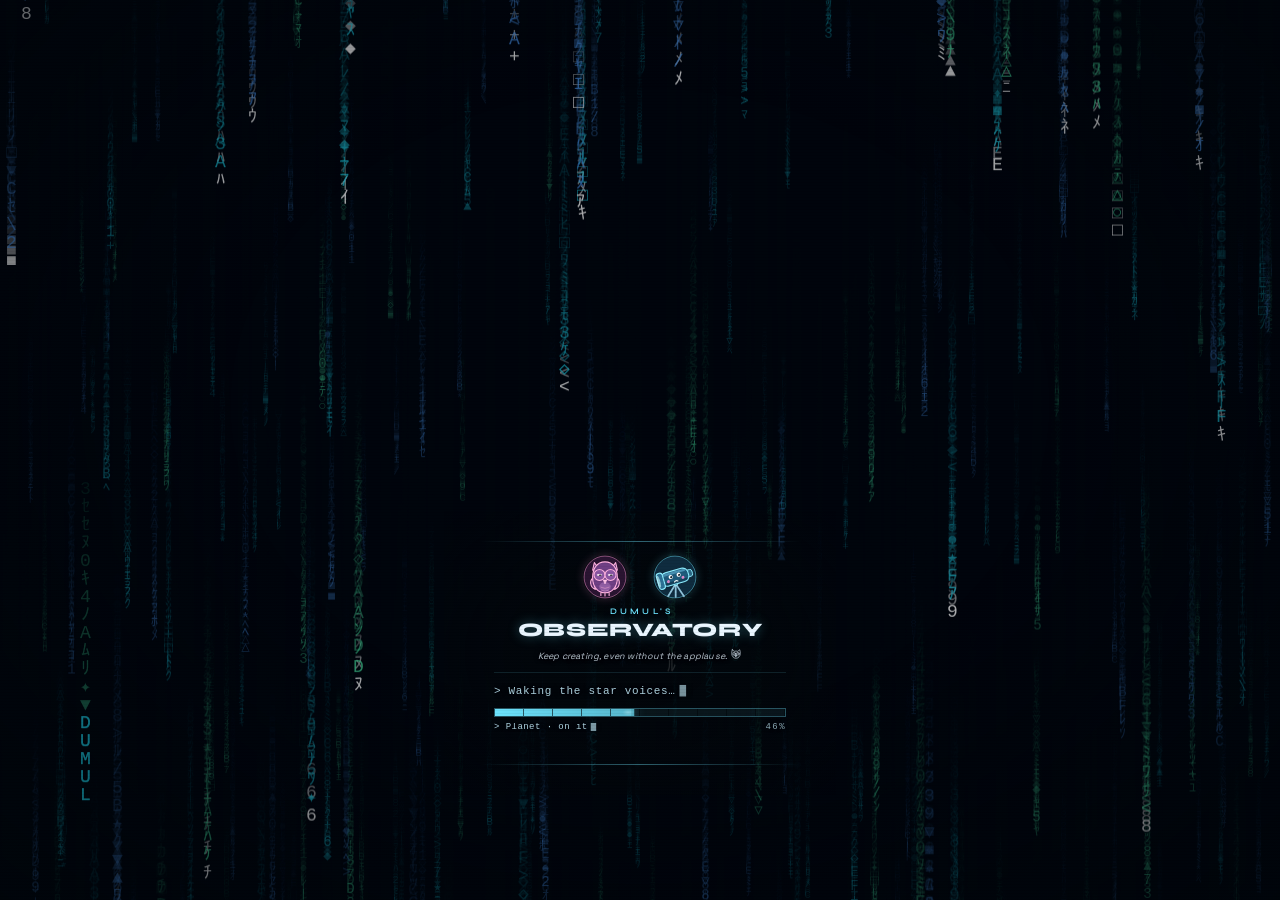
==== commit 7971828c: "Add files via upload" ====
--- a/index.html
+++ b/index.html
@@ -364,7 +364,7 @@
 <script>/* StarGL (23-stargl.js): prototipe bintang via WebGL. NOL BIAYA untuk pengunjung biasa. Hanya dimuat kalau ?stargl=1. Tag sengaja dipecah ('<scr'+'ipt') agar check-sky tidak menganggapnya <script src> biasa. Bukan di SHELL SW. */
 (function(){var e=false;try{e=/[?&]stargl=1\b/.test(location.search);}catch(x){}if(e)document.write('<scr'+'ipt defer src="dumul-js/obs/js/23-stargl.js?v=1"></scr'+'ipt>');})();
 </script>
-<script defer src="dumul-js/obs/js/24-glsky.js?v=62"></script>
+<script defer src="dumul-js/obs/js/24-glsky.js?v=63"></script>
 <script>
 /* Auto-debug (19-auto-debug.js): NOL BIAYA untuk pengunjung biasa. Hanya diunduh kalau URL punya ?debug=1, dimuat setelah window load
    (semua script defer sudah jalan, global SECT/WORMHOLE/PROBE ada). Sengaja TIDAK di SHELL service-worker.js dan bukan <script src> di atas;
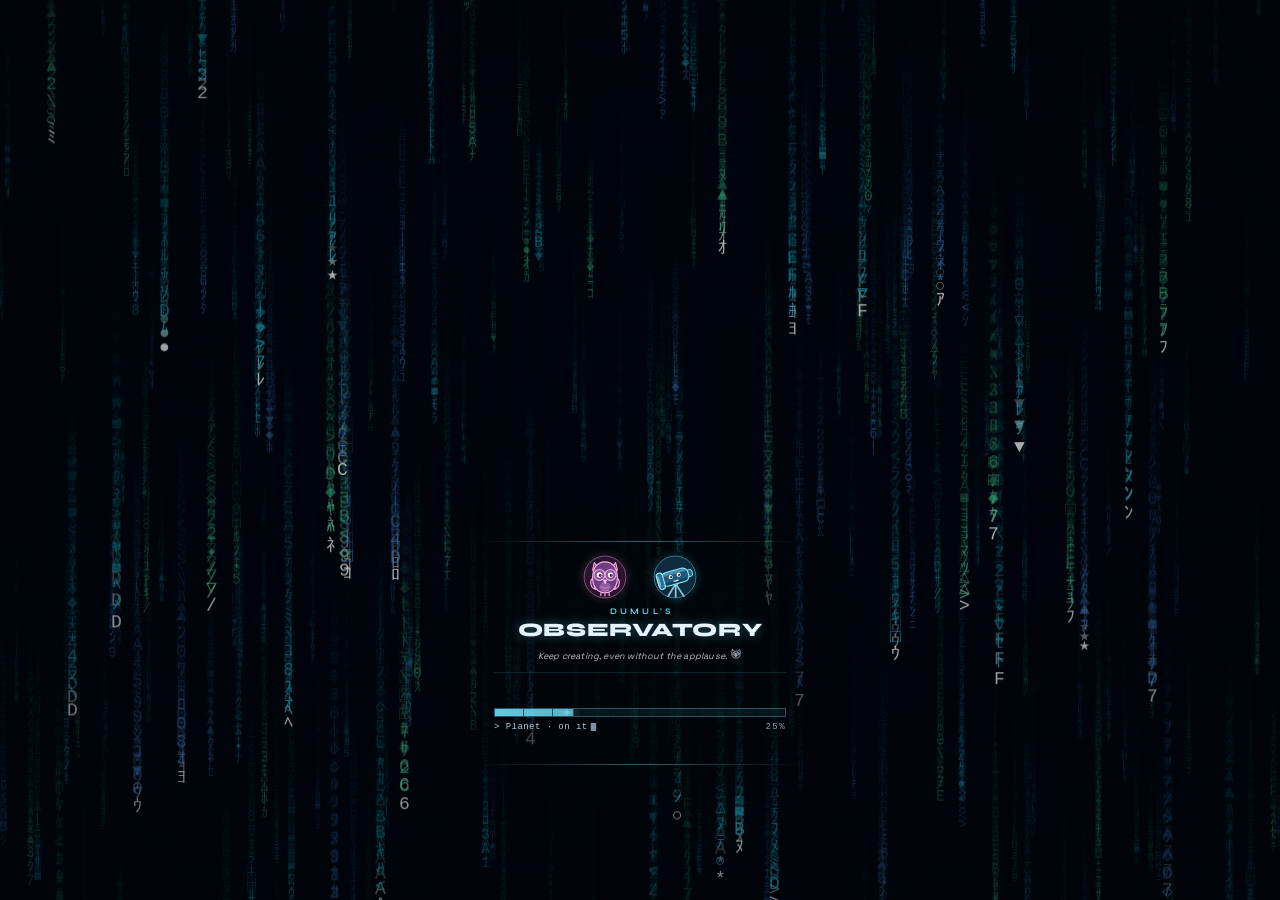
==== commit 32a67add: "Add files via upload" ====
--- a/index.html
+++ b/index.html
@@ -364,7 +364,7 @@
 <script>/* StarGL (23-stargl.js): prototipe bintang via WebGL. NOL BIAYA untuk pengunjung biasa. Hanya dimuat kalau ?stargl=1. Tag sengaja dipecah ('<scr'+'ipt') agar check-sky tidak menganggapnya <script src> biasa. Bukan di SHELL SW. */
 (function(){var e=false;try{e=/[?&]stargl=1\b/.test(location.search);}catch(x){}if(e)document.write('<scr'+'ipt defer src="dumul-js/obs/js/23-stargl.js?v=1"></scr'+'ipt>');})();
 </script>
-<script defer src="dumul-js/obs/js/24-glsky.js?v=63"></script>
+<script defer src="dumul-js/obs/js/24-glsky.js?v=64"></script>
 <script>
 /* Auto-debug (19-auto-debug.js): NOL BIAYA untuk pengunjung biasa. Hanya diunduh kalau URL punya ?debug=1, dimuat setelah window load
    (semua script defer sudah jalan, global SECT/WORMHOLE/PROBE ada). Sengaja TIDAK di SHELL service-worker.js dan bukan <script src> di atas;
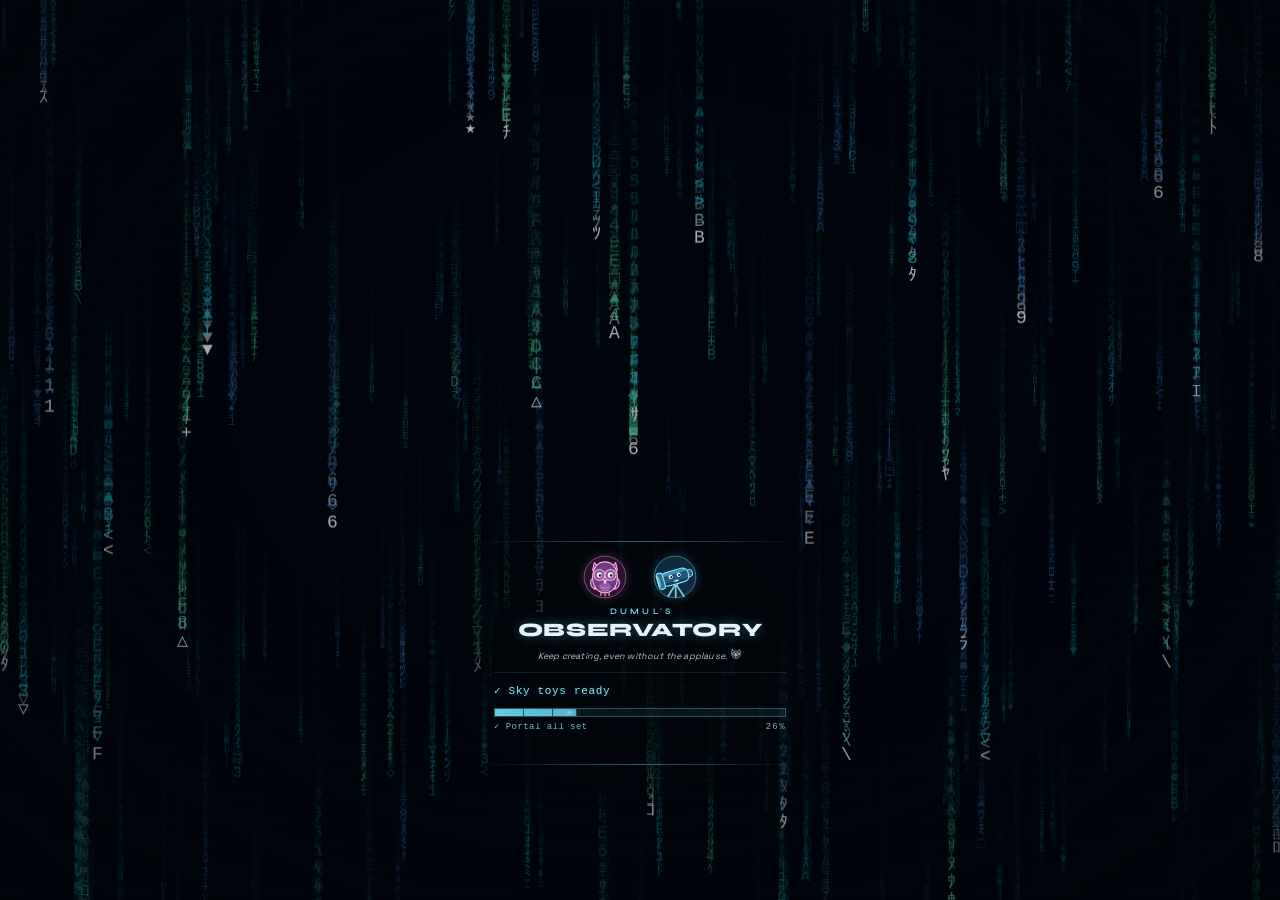
==== commit 5f8d53d9: "Add files via upload" ====
--- a/index.html
+++ b/index.html
@@ -364,7 +364,7 @@
 <script>/* StarGL (23-stargl.js): prototipe bintang via WebGL. NOL BIAYA untuk pengunjung biasa. Hanya dimuat kalau ?stargl=1. Tag sengaja dipecah ('<scr'+'ipt') agar check-sky tidak menganggapnya <script src> biasa. Bukan di SHELL SW. */
 (function(){var e=false;try{e=/[?&]stargl=1\b/.test(location.search);}catch(x){}if(e)document.write('<scr'+'ipt defer src="dumul-js/obs/js/23-stargl.js?v=1"></scr'+'ipt>');})();
 </script>
-<script defer src="dumul-js/obs/js/24-glsky.js?v=64"></script>
+<script defer src="dumul-js/obs/js/24-glsky.js?v=65"></script>
 <script>
 /* Auto-debug (19-auto-debug.js): NOL BIAYA untuk pengunjung biasa. Hanya diunduh kalau URL punya ?debug=1, dimuat setelah window load
    (semua script defer sudah jalan, global SECT/WORMHOLE/PROBE ada). Sengaja TIDAK di SHELL service-worker.js dan bukan <script src> di atas;
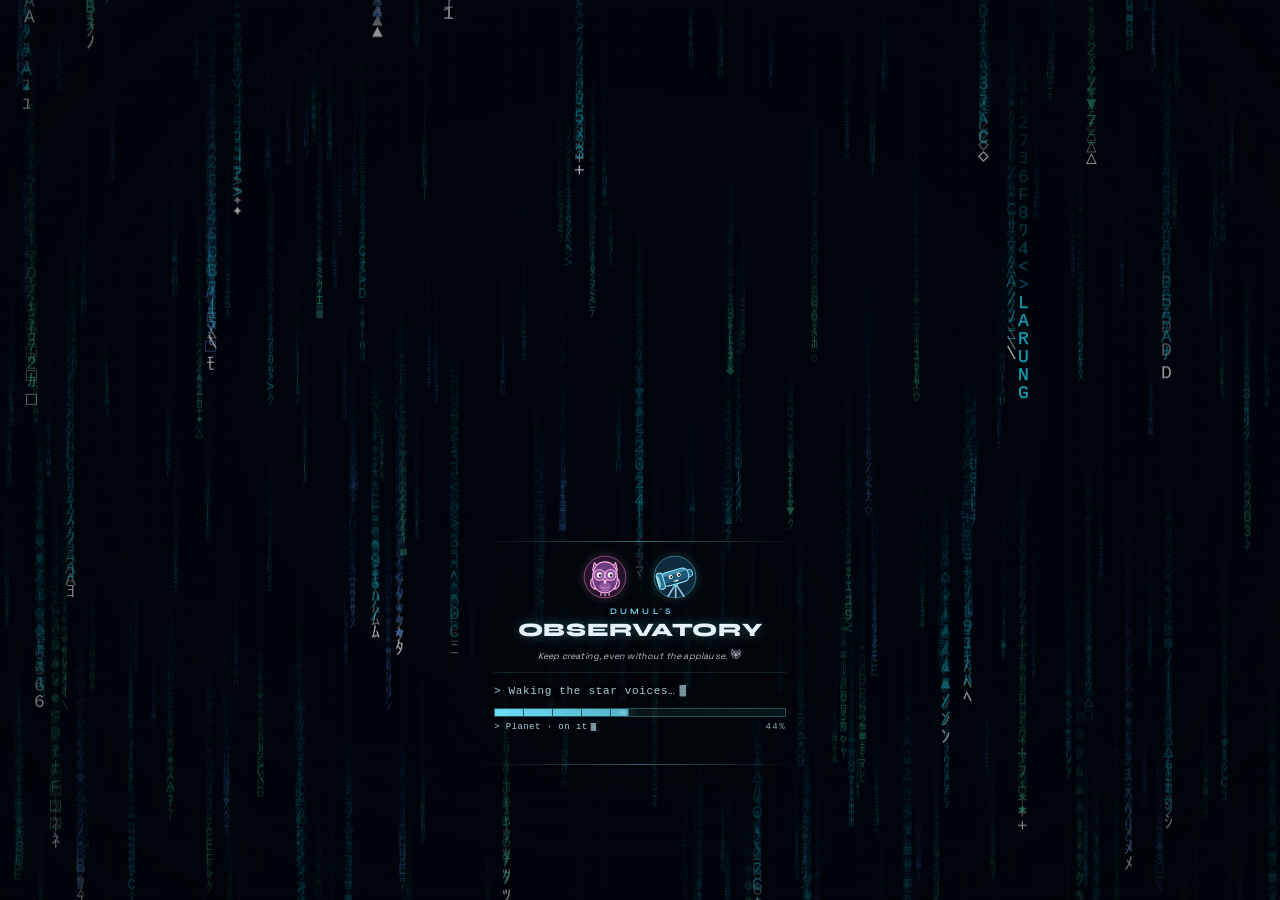
==== commit 97dd7c67: "Add files via upload" ====
--- a/index.html
+++ b/index.html
@@ -364,7 +364,7 @@
 <script>/* StarGL (23-stargl.js): prototipe bintang via WebGL. NOL BIAYA untuk pengunjung biasa. Hanya dimuat kalau ?stargl=1. Tag sengaja dipecah ('<scr'+'ipt') agar check-sky tidak menganggapnya <script src> biasa. Bukan di SHELL SW. */
 (function(){var e=false;try{e=/[?&]stargl=1\b/.test(location.search);}catch(x){}if(e)document.write('<scr'+'ipt defer src="dumul-js/obs/js/23-stargl.js?v=1"></scr'+'ipt>');})();
 </script>
-<script defer src="dumul-js/obs/js/24-glsky.js?v=65"></script>
+<script defer src="dumul-js/obs/js/24-glsky.js?v=66"></script>
 <script>
 /* Auto-debug (19-auto-debug.js): NOL BIAYA untuk pengunjung biasa. Hanya diunduh kalau URL punya ?debug=1, dimuat setelah window load
    (semua script defer sudah jalan, global SECT/WORMHOLE/PROBE ada). Sengaja TIDAK di SHELL service-worker.js dan bukan <script src> di atas;
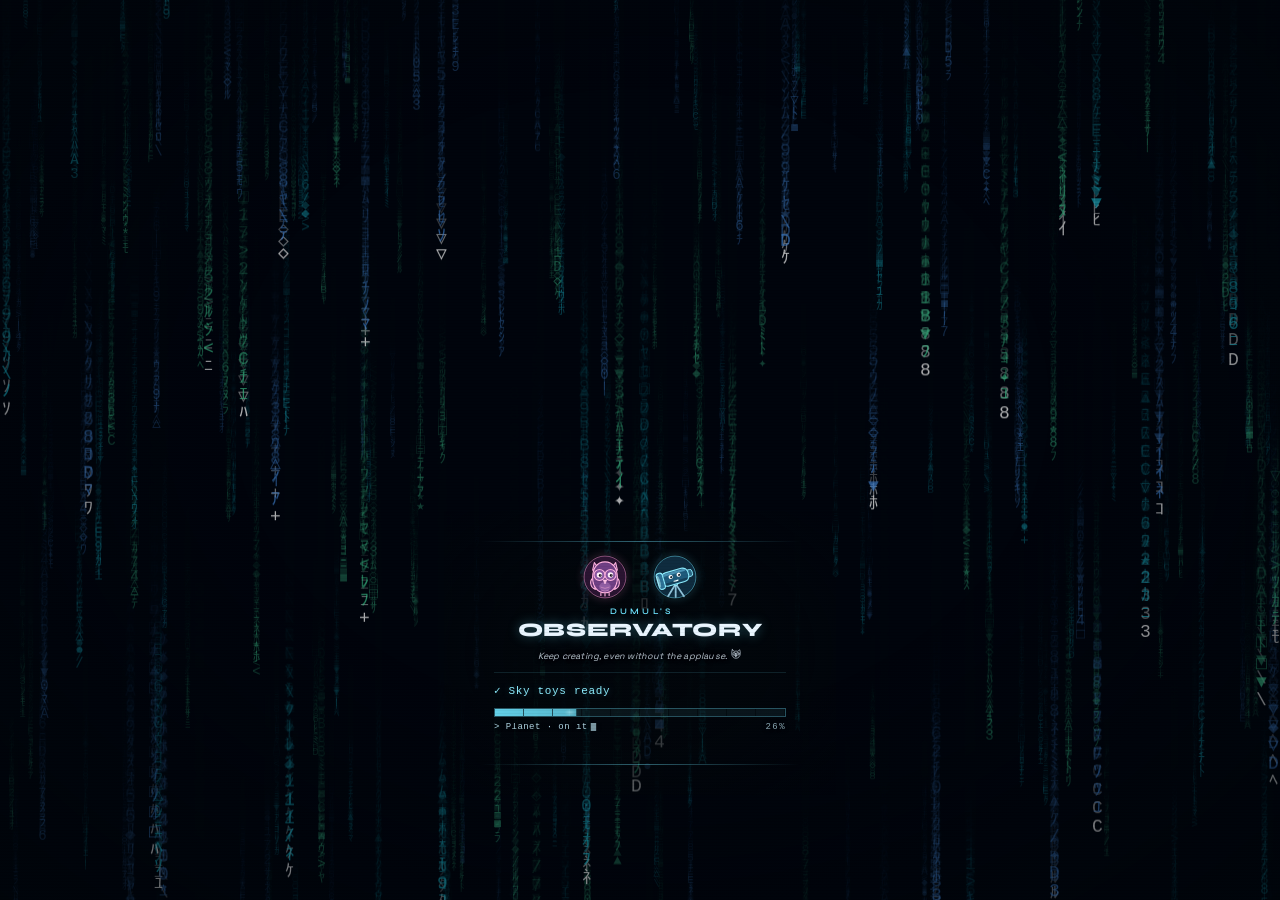
==== commit deb0c0ca: "Add files via upload" ====
--- a/index.html
+++ b/index.html
@@ -356,7 +356,7 @@
 <script defer src="dumul-js/obs/js/12-ast3d.js?v=44"></script>
 <script defer src="dumul-js/obs/js/13-scope3d.js?v=42"></script>
 <script defer src="dumul-js/obs/js/14-drone3d.js?v=21"></script>
-<script defer src="dumul-js/obs/js/15-portal3d.js?v=63"></script>
+<script defer src="dumul-js/obs/js/15-portal3d.js?v=64"></script>
 <script defer src="dumul-js/obs/js/16-sector-menu.js?v=7"></script>
 <script defer src="dumul-js/obs/js/17-planet3d.js?v=72"></script>
 <script defer src="dumul-js/obs/js/18-tune3d.js?v=19"></script>
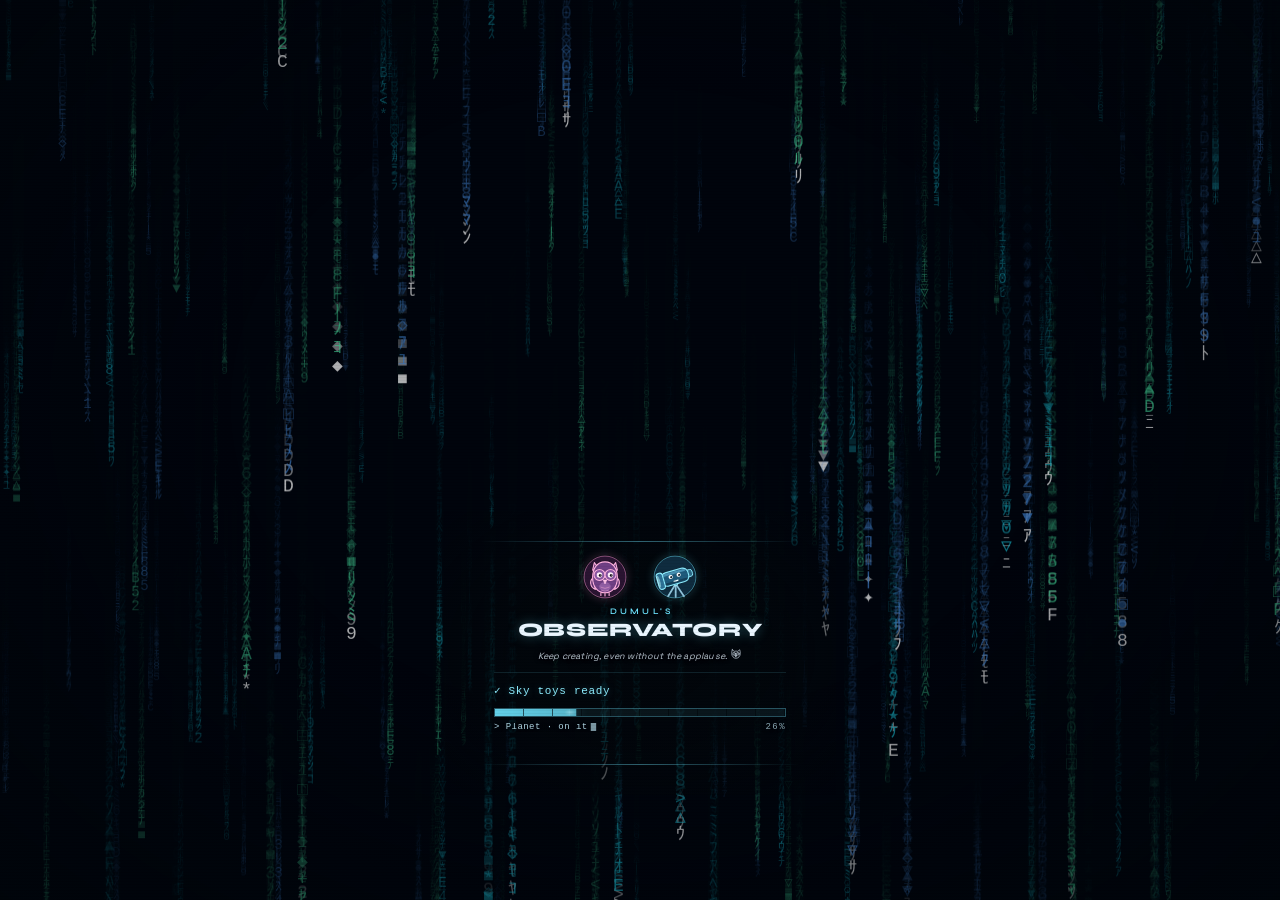
==== commit 78218a14: "Add files via upload" ====
--- a/index.html
+++ b/index.html
@@ -312,7 +312,7 @@
 <script>/* pengaman: kalau i18n.js gagal dimuat (path salah / cache lama), T() tetap ada supaya boot tidak macet. i18n.js menimpanya kalau berhasil dimuat. */window.T=window.T||function(k,v){var s=k,i;if(v)for(i in v)s=s.split("{"+i+"}").join(v[i]);return s;};</script>
 <script defer src="dumul-js/obs/sky-data.js?v=32"></script>
 <script defer src="dumul-js/obs/texts.js?v=1"></script>
-<script defer src="dumul-js/obs/i18n.js?v=54"></script>
+<script defer src="dumul-js/obs/i18n.js?v=55"></script>
 <script defer src="dumul-js/obs/i18n-sky.js?v=2"></script>
 <script defer src="dumul-js/obs/i18n-texts.js?v=1"></script>
 <script defer src="dumul-js/obs/js/01-core.js?v=154"></script>
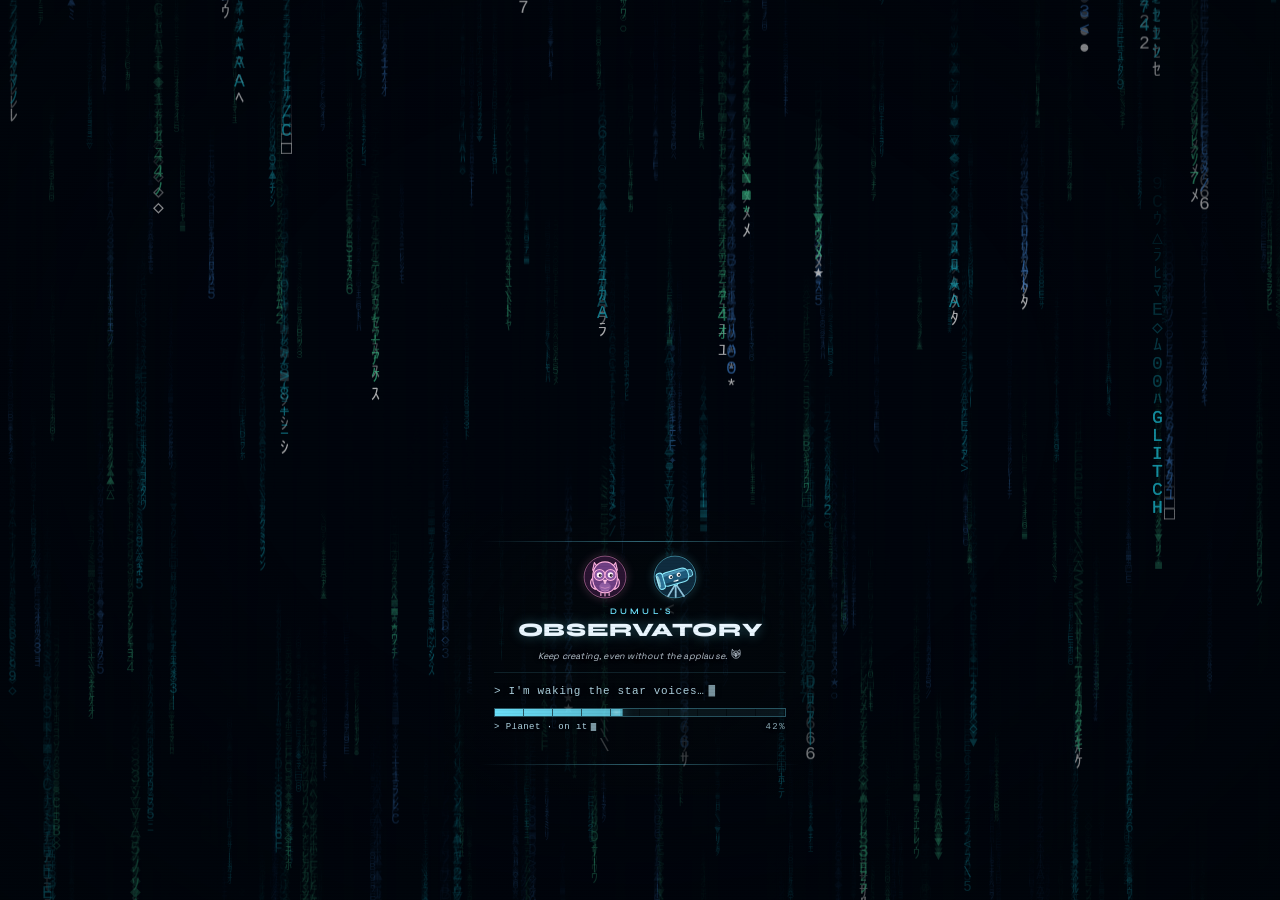
==== commit 0039f133: "Add files via upload" ====
--- a/index.html
+++ b/index.html
@@ -27,7 +27,7 @@
 <link rel="preconnect" href="https://fonts.googleapis.com">
 <link rel="preconnect" href="https://fonts.gstatic.com" crossorigin>
 <link href="https://fonts.googleapis.com/css2?family=Space+Grotesk:wght@300;400;500;600&family=Syne:wght@600;700;800&display=swap" rel="stylesheet">
-<link rel="stylesheet" href="dumul-css/index.css?v=110">
+<link rel="stylesheet" href="dumul-css/index.css?v=111">
 <!-- Three.js (ES module) diunduh + diparse lebih awal, paralel (three.module -> three.core tidak lagi berurutan). fetchpriority low: tidak nyaingin CSS/script utama. URL + ?v= HARUS sama persis dgn AST3D_CFG.lib, SHELL service-worker.js, dan import di dalam three.custom.r186.js -> kalau naikkan ?v=, ganti semuanya. -->
 <link rel="modulepreload" href="dumul-js/obs/lib/three.custom.r186.js?v=2" fetchpriority="low">
 <meta name="gimmick-revision" content="v41.15: ring-buffer ripples + spatial Doppler throttle + constellation alignment">
@@ -321,7 +321,7 @@
 <script defer src="dumul-js/obs/js/04-render.js?v=174"></script>
 <script defer src="dumul-js/obs/js/05-sector-ui.js?v=212"></script>
 <script defer src="dumul-js/obs/js/06-interaction.js?v=135"></script>
-<script defer src="dumul-js/obs/js/07-boot.js?v=197"></script>
+<script defer src="dumul-js/obs/js/07-boot.js?v=198"></script>
 <script>/* Layout editor (20-layout-editor.js): NOL BIAYA untuk pengunjung biasa. Hanya dimuat kalau ?layout=1 atau localStorage.obs_layout_on=1; document.write supaya jadi <script defer> berurutan tepat setelah 07-boot.js. Tag sengaja dipecah ('<scr'+'ipt') agar check-sky tidak menganggapnya <script src> biasa. Bukan di SHELL SW. */
 (function(){var e=false;try{e=/[?&]layout=1\b/.test(location.search)||localStorage.getItem('obs_layout_on')==='1';}catch(x){}if(e)document.write('<scr'+'ipt defer src="dumul-js/obs/js/20-layout-editor.js?v=4"></scr'+'ipt>');})();
 </script>
@@ -364,7 +364,7 @@
 <script>/* StarGL (23-stargl.js): prototipe bintang via WebGL. NOL BIAYA untuk pengunjung biasa. Hanya dimuat kalau ?stargl=1. Tag sengaja dipecah ('<scr'+'ipt') agar check-sky tidak menganggapnya <script src> biasa. Bukan di SHELL SW. */
 (function(){var e=false;try{e=/[?&]stargl=1\b/.test(location.search);}catch(x){}if(e)document.write('<scr'+'ipt defer src="dumul-js/obs/js/23-stargl.js?v=1"></scr'+'ipt>');})();
 </script>
-<script defer src="dumul-js/obs/js/24-glsky.js?v=66"></script>
+<script defer src="dumul-js/obs/js/24-glsky.js?v=67"></script>
 <script>
 /* Auto-debug (19-auto-debug.js): NOL BIAYA untuk pengunjung biasa. Hanya diunduh kalau URL punya ?debug=1, dimuat setelah window load
    (semua script defer sudah jalan, global SECT/WORMHOLE/PROBE ada). Sengaja TIDAK di SHELL service-worker.js dan bukan <script src> di atas;
--- a/dumul-css/index.css
+++ b/dumul-css/index.css
@@ -1628,3 +1628,9 @@
 
 /* v23: html.wh-busy (diset 09-wormhole.js selama WORMHOLE/SECT busy): semua animasi HUD dijeda, layar tertutup terowongan jadi tak terlihat. Lanjut dari posisi terakhir setelah selesai. */
 html.wh-busy #terminal .cursor,html.wh-busy .tp-row.ld .tp-t,html.wh-busy #cat-lock::before,html.wh-busy #exit-panel .ex-next.on,html.wh-busy #exit-panel.talk .tl-m,html.wh-busy #exit-panel.talk .tl-glow,html.wh-busy #exit-panel.talk .ex-owl,html.wh-busy #exit-panel.talk .ow-beak,html.wh-busy .mp-track.playing .mp-state,html.wh-busy .mp-track.playing .mp-spec i,html.wh-busy #music-toggle.playing-closed .mp-spec-mini i{animation-play-state:paused!important}
+
+/* [B27] ?bsheen=1: sheen + denyut ujung bar boot aktif kembali (transform/opacity saja, jalan di compositor walau main thread macet). Default MATI: aturan animation:none di atas tetap berlaku tanpa kelas .bsheen. */
+#boot-bar.bsheen #boot-fill::after{animation:bootSheen 1.25s linear infinite}
+#boot-bar.bsheen #boot-fill::before{opacity:.6;animation:bootEdge .7s ease-in-out infinite alternate}
+#boot-screen.off #boot-bar.bsheen #boot-fill::after,#boot-screen.off #boot-bar.bsheen #boot-fill::before{animation:none}
+@media (prefers-reduced-motion:reduce){#boot-bar.bsheen #boot-fill::after,#boot-bar.bsheen #boot-fill::before{animation:none}}
